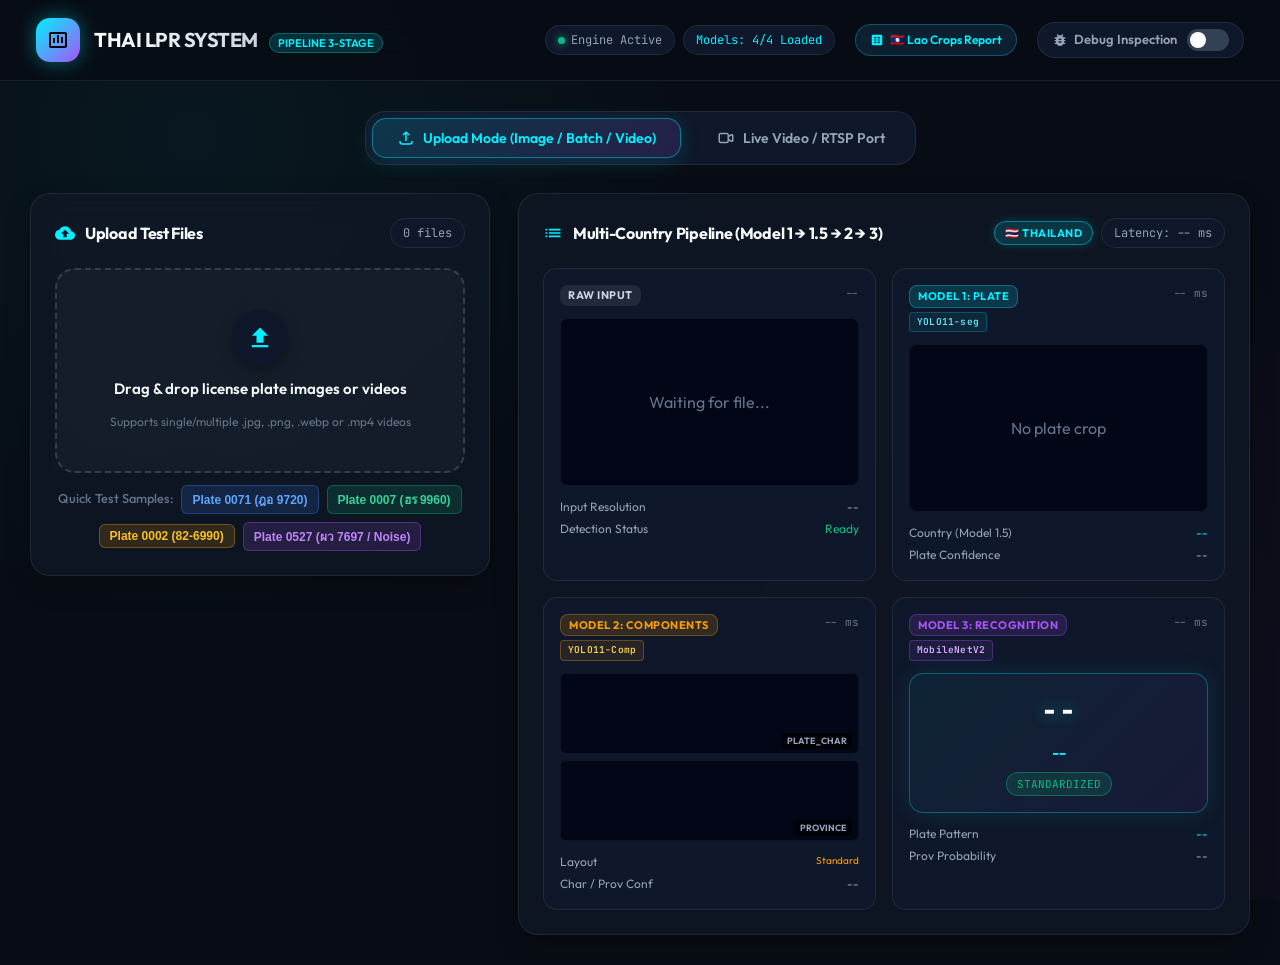
==== static/index.html @ 2622cb46 "feat: add RT-DETR model training pipelines, Lao recognition support, and dashboard UI model metadata" ====
<!DOCTYPE html>
<html lang="en">
<head>
  <meta charset="UTF-8">
  <meta name="viewport" content="width=device-width, initial-scale=1.0">
  <title>Thai License Plate Recognition (Thai LPR) - AI Web Dashboard</title>
  
  <!-- Fonts -->
  <link rel="preconnect" href="https://fonts.googleapis.com">
  <link rel="preconnect" href="https://fonts.gstatic.com" crossorigin>
  <link href="https://fonts.googleapis.com/css2?family=JetBrains+Mono:wght@400;500;600;700&family=Outfit:wght@400;500;600;700;800&family=Sarabun:wght@400;600;700&display=swap" rel="stylesheet">
  
  <!-- Stylesheet -->
  <link rel="stylesheet" href="/static/css/style.css?v=2">
</head>
<body>

  <!-- Top App Header -->
  <header class="app-header">
    <div class="brand">
      <div class="brand-icon">
        <svg viewBox="0 0 24 24">
          <path d="M19 4H5c-1.11 0-2 .9-2 2v12c0 1.1.89 2 2 2h14c1.1 0 2-.9 2-2V6c0-1.1-.9-2-2-2zm0 14H5V6h14v12zM7 10h2v5H7zm4-3h2v8h-2zm4 2h2v6h-2z"/>
        </svg>
      </div>
      <div>
        <span class="brand-title">THAI LPR SYSTEM</span>
        <span class="brand-badge">Pipeline 3-Stage</span>
      </div>
    </div>

    <div class="header-controls">
      <div class="status-pills">
        <div class="pill">
          <span class="dot"></span>
          <span>Engine Active</span>
        </div>
        <div class="pill">
          <span style="color: var(--accent-cyan);">Models: 4/4 Loaded</span>
        </div>
      </div>

      <!-- Lao Crops Validation Button -->
      <a href="/output/lao_character_verification/report.html" target="_blank" class="verification-btn" title="Inspect Lao Character Crops Dataset (34 Classes)">
        <svg width="14" height="14" viewBox="0 0 24 24" fill="currentColor">
          <path d="M19 3H5c-1.1 0-2 .9-2 2v14c0 1.1.9 2 2 2h14c1.1 0 2-.9 2-2V5c0-1.1-.9-2-2-2zm-8 14H7v-2h4v2zm0-4H7v-2h4v2zm0-4H7V7h4v2zm6 8h-4v-2h4v2zm0-4h-4v-2h4v2zm0-4h-4V7h4v2z"/>
        </svg>
        <span>🇱🇦 Lao Crops Report</span>
      </a>

      <!-- Debug Toggle Switch -->
      <div class="debug-toggle-wrapper">
        <span class="debug-label">
          <svg width="16" height="16" fill="currentColor" viewBox="0 0 24 24">
            <path d="M20 8h-2.81c-.45-.78-1.07-1.45-1.82-1.96L17 4.41 15.59 3l-2.17 2.17C12.96 5.06 12.49 5 12 5c-.49 0-.96.06-1.41.17L8.41 3 7 4.41l1.62 1.63C7.88 6.55 7.26 7.22 6.81 8H4v2h2.09c-.05.33-.09.66-.09 1v1H4v2h2v1c0 .34.04.67.09 1H4v2h2.81c1.04 1.79 2.97 3 5.19 3s4.15-1.21 5.19-3H20v-2h-2.09c.05-.33.09-.66.09-1v-1h2v-2h-2v-1c0-.34-.04-.67-.09-1H20V8zm-6 8h-4v-2h4v2zm0-4h-4v-2h4v2z"/>
          </svg>
          Debug Inspection
        </span>
        <label class="switch" title="Toggle debug breakdown images (Off saves resources)">
          <input type="checkbox" id="debugToggle">
          <span class="slider"></span>
        </label>
      </div>
    </div>
  </header>

  <!-- Main Content Layout -->
  <main class="main-container">

    <!-- Mode Selector Switcher -->
    <div class="mode-tabs">
      <button class="tab-btn active" id="tabUpload">
        <svg width="18" height="18" fill="none" stroke="currentColor" stroke-width="2" viewBox="0 0 24 24">
          <path d="M4 16v1a3 3 0 003 3h10a3 3 0 003-3v-1m-4-8l-4-4m0 0L8 8m4-4v12"/>
        </svg>
        Upload Mode (Image / Batch / Video)
      </button>
      <button class="tab-btn" id="tabLive">
        <svg width="18" height="18" fill="none" stroke="currentColor" stroke-width="2" viewBox="0 0 24 24">
          <path d="M15 10l4.553-2.276A1 1 0 0121 8.618v6.764a1 1 0 01-1.447.894L15 14M5 18h8a2 2 0 002-2V8a2 2 0 00-2-2H5a2 2 0 00-2 2v8a2 2 0 002 2z"/>
        </svg>
        Live Video / RTSP Port
      </button>
    </div>

    <!-- Dashboard 2-Column Grid -->
    <div class="dashboard-grid">

      <!-- LEFT COLUMN: Input Control Panel -->
      <section class="glass-card">
        
        <!-- Upload Mode Panel -->
        <div id="uploadPanel">
          <div class="card-header">
            <h2 class="card-title">
              <svg fill="currentColor" viewBox="0 0 24 24">
                <path d="M19.35 10.04C18.67 6.59 15.64 4 12 4 9.11 4 6.6 5.64 5.35 8.04 2.34 8.36 0 10.91 0 14c0 3.31 2.69 6 6 6h13c2.76 0 5-2.24 5-5 0-2.64-2.05-4.78-4.65-4.96zM14 13v4h-4v-4H7l5-5 5 5h-3z"/>
              </svg>
              Upload Test Files
            </h2>
            <span class="pill" id="uploadCountPill">0 files</span>
          </div>

          <!-- Dropzone -->
          <div class="dropzone" id="dropzone">
            <div class="dropzone-icon">
              <svg width="28" height="28" fill="currentColor" viewBox="0 0 24 24">
                <path d="M9 16h6v-6h4l-7-7-7 7h4zm-4 2h14v2H5z"/>
              </svg>
            </div>
            <div class="dropzone-title">Drag & drop license plate images or videos</div>
            <div class="dropzone-subtitle">Supports single/multiple .jpg, .png, .webp or .mp4 videos</div>
            <input type="file" id="fileInput" multiple accept="image/*,video/*" style="display: none;">
          </div>

          <!-- Sample Plates Quick Test Row -->
          <div class="sample-plates-row" style="margin-top: 12px; display: flex; gap: 8px; align-items: center; justify-content: center; flex-wrap: wrap;">
            <span style="font-size: 0.8rem; color: var(--text-muted); font-weight: 500;">Quick Test Samples:</span>
            <button class="btn-sample" id="btnSample0071" type="button" data-sample="/static/samples/0071.jpg" data-name="0071.jpg" style="background: rgba(59, 130, 246, 0.15); border: 1px solid rgba(59, 130, 246, 0.35); color: #60a5fa; border-radius: 6px; padding: 4px 10px; font-size: 0.75rem; font-weight: 600; cursor: pointer; transition: all 0.2s;">
              Plate 0071 (ฎอ 9720)
            </button>
            <button class="btn-sample" id="btnSample0007" type="button" data-sample="/static/samples/0007.jpg" data-name="0007.jpg" style="background: rgba(16, 185, 129, 0.15); border: 1px solid rgba(16, 185, 129, 0.35); color: #34d399; border-radius: 6px; padding: 4px 10px; font-size: 0.75rem; font-weight: 600; cursor: pointer; transition: all 0.2s;">
              Plate 0007 (ฮร 9960)
            </button>
            <button class="btn-sample" id="btnSample0002" type="button" data-sample="/static/samples/0002.jpg" data-name="0002.jpg" style="background: rgba(245, 158, 11, 0.15); border: 1px solid rgba(245, 158, 11, 0.35); color: #fbbf24; border-radius: 6px; padding: 4px 10px; font-size: 0.75rem; font-weight: 600; cursor: pointer; transition: all 0.2s;">
              Plate 0002 (82-6990)
            </button>
            <button class="btn-sample" id="btnSample0527" type="button" data-sample="/static/samples/0527.jpg" data-name="0527.jpg" style="background: rgba(168, 85, 247, 0.15); border: 1px solid rgba(168, 85, 247, 0.35); color: #c084fc; border-radius: 6px; padding: 4px 10px; font-size: 0.75rem; font-weight: 600; cursor: pointer; transition: all 0.2s;">
              Plate 0527 (ผว 7697 / Noise)
            </button>
          </div>

          <!-- Batch Thumbnails Gallery (Visible when multiple images uploaded) -->
          <div class="batch-gallery-wrapper" id="batchGalleryWrapper" style="display: none;">
            <div class="batch-gallery-title">Batch Test Set (Select image to view breakdown)</div>
            <div class="batch-gallery" id="batchGallery"></div>
          </div>
        </div>

        <!-- Live RTSP / Webcam Panel (Hidden by default) -->
        <div id="livePanel" style="display: none;">
          <div class="card-header">
            <h2 class="card-title">
              <svg fill="currentColor" viewBox="0 0 24 24">
                <path d="M17 10.5V7c0-.55-.45-1-1-1H4c-.55 0-1 .45-1 1v10c0 .55.45 1 1 1h12c.55 0 1-.45 1-1v-3.5l4 4v-11l-4 4z"/>
              </svg>
              RTSP Live Stream / Port
            </h2>
            <span class="pill" id="streamStatusPill">Standby</span>
          </div>

          <div class="rtsp-control-box">
            <div class="input-group">
              <input type="text" class="input-field" id="rtspInput" placeholder="rtsp://user:pass@ip:port/stream or 0" value="0">
              <button class="btn-primary" id="btnConnectStream">
                <span>Connect</span>
              </button>
            </div>

            <div class="stream-container">
              <div class="stream-overlay-badge">
                <span class="live-dot"></span>
                <span id="streamBadgeText">LIVE FEED</span>
              </div>
              <img id="streamViewer" class="stream-image" src="" alt="Stream Feed" style="display: none;">
              <div class="empty-state" id="streamPlaceholder">
                <svg width="40" height="40" fill="currentColor" viewBox="0 0 24 24" style="opacity: 0.4;">
                  <path d="M18 10.48V6c0-1.1-.9-2-2-2H4c-1.1 0-2 .9-2 2v12c0 1.1.9 2 2 2h12c1.1 0 2-.9 2-2v-4.48l4 3.98v-11l-4 3.5z"/>
                </svg>
                <span>Enter RTSP stream address or camera index and click Connect</span>
              </div>
            </div>
          </div>
        </div>

      </section>

      <!-- RIGHT COLUMN: 3-Stage Visual Pipeline Breakdown -->
      <section class="glass-card">
        <div class="card-header">
          <h2 class="card-title">
            <svg fill="currentColor" viewBox="0 0 24 24">
              <path d="M3 13h2v-2H3v2zm0 4h2v-2H3v2zm0-8h2V7H3v2zm4 4h14v-2H7v2zm0 4h14v-2H7v2zM7 7v2h14V7H7z"/>
            </svg>
            Multi-Country Pipeline (Model 1 &rarr; 1.5 &rarr; 2 &rarr; 3)
          </h2>
          <div style="display: flex; gap: 8px; align-items: center;">
            <span class="badge-country thai" id="badgeCountry">🇹🇭 THAILAND</span>
            <div class="pill" id="totalLatencyPill">Latency: -- ms</div>
          </div>
        </div>

        <div class="pipeline-section">
          
          <!-- 4-Stage Visual Cards Grid -->
          <div class="pipeline-flow">
            
            <!-- STAGE 0: Raw Vehicle Input -->
            <div class="stage-card">
              <div class="stage-header">
                <span class="stage-badge badge-raw">Raw Input</span>
                <span class="stage-time" id="timeRaw">--</span>
              </div>
              <div class="stage-preview">
                <img id="cropRaw" src="" alt="Raw Input Image" style="display: none;">
                <div class="empty-state" id="cropRawPlaceholder">Waiting for file...</div>
              </div>
              <div class="stage-footer">
                <div class="stage-meta-row">
                  <span>Input Resolution</span>
                  <span id="metaRes">--</span>
                </div>
                <div class="stage-meta-row">
                  <span>Detection Status</span>
                  <span id="metaStatus" style="color: var(--accent-green);">Ready</span>
                </div>
              </div>
            </div>

            <!-- STAGE 1: Model 1 Rectified Car Plate -->
            <div class="stage-card">
              <div class="stage-header">
                <div class="stage-title-wrap">
                  <span class="stage-badge badge-m1">Model 1: Plate</span>
                  <span class="stage-model-tag cyan" id="tagModel1">YOLO11-seg</span>
                </div>
                <span class="stage-time" id="timeM1">-- ms</span>
              </div>
              <div class="stage-preview">
                <img id="cropM1" src="" alt="Model 1 Rectified Plate" style="display: none;">
                <div class="empty-state" id="cropM1Placeholder">No plate crop</div>
              </div>
              <div class="stage-footer">
                <div class="stage-meta-row">
                  <span>Country (Model 1.5)</span>
                  <span id="countryMeta" style="color: var(--accent-cyan);">--</span>
                </div>
                <div class="stage-meta-row">
                  <span>Plate Confidence</span>
                  <span id="confPlate">--</span>
                </div>
              </div>
            </div>

            <!-- STAGE 2: Model 2 Component Crops -->
            <div class="stage-card">
              <div class="stage-header">
                <div class="stage-title-wrap">
                  <span class="stage-badge badge-m2">Model 2: Components</span>
                  <span class="stage-model-tag amber" id="tagModel2">YOLO11-Comp</span>
                </div>
                <span class="stage-time" id="timeM2">-- ms</span>
              </div>
              <div class="stage-dual-preview">
                <div class="dual-item">
                  <img id="cropChar" src="" alt="Character Crop" style="display: none;">
                  <span class="dual-label" id="labelCharBox">plate_char</span>
                </div>
                <div class="dual-item">
                  <img id="cropProv" src="" alt="Province Crop" style="display: none;">
                  <span class="dual-label" id="labelProvBox">province</span>
                </div>
              </div>
              <div class="stage-footer">
                <div class="stage-meta-row">
                  <span>Layout</span>
                  <span id="layoutMeta" style="font-size: 10px; color: var(--accent-amber);">Standard</span>
                </div>
                <div class="stage-meta-row">
                  <span>Char / Prov Conf</span>
                  <span id="confCharProv">--</span>
                </div>
              </div>
            </div>

            <!-- STAGE 3: Model 3 Recognition Result (Text + Province) -->
            <div class="stage-card">
              <div class="stage-header">
                <div class="stage-title-wrap">
                  <span class="stage-badge badge-m3">Model 3: Recognition</span>
                  <span class="stage-model-tag purple" id="tagModel3">MobileNetV2</span>
                </div>
                <span class="stage-time" id="timeM3">-- ms</span>
              </div>
              
              <div class="result-hero-box">
                <div class="result-plate-text" id="resultPlate">--</div>
                <div class="result-province-text" id="resultProvince">--</div>
                <span class="result-format-badge" id="resultBadge">STANDARDIZED</span>
                
                <div class="dlt-truck-pill" id="dltTruckContainer" style="display: none; margin-top: 6px; padding: 4px 10px; border-radius: 6px; font-size: 11px; font-weight: 600; background: rgba(234, 179, 8, 0.15); border: 1px solid rgba(234, 179, 8, 0.4); color: #facc15; gap: 6px; align-items: center; justify-content: center;">
                  <span style="font-size: 10px; opacity: 0.85;">🚚 DLT CODE:</span>
                  <span id="dltTruckCode">--</span>
                  <span style="opacity: 0.6; font-size: 10px;">&bull;</span>
                  <span id="dltTruckProvince">--</span>
                </div>

                <div class="alt-plate-pill" id="altPlateContainer" style="display: none;">
                  <span class="alt-badge">ALTERNATIVE CANDIDATE</span>
                  <span class="alt-val" id="altPlateText">--</span>
                  <span class="alt-reason" id="altPlateReason">--</span>
                </div>
              </div>

              <div class="stage-footer">
                <div class="stage-meta-row">
                  <span>Plate Pattern</span>
                  <span id="patternText" style="color: var(--accent-cyan);">--</span>
                </div>
                <div class="stage-meta-row">
                  <span>Prov Probability</span>
                  <span id="confProvProb">--</span>
                </div>
              </div>
            </div>

          </div>

          <!-- DEBUG INSPECTION DRAWER (Only rendered & expanded if debug is ON) -->
          <div class="debug-drawer" id="debugDrawer">
            <div class="debug-header">
              <div class="debug-title">
                <svg width="20" height="20" fill="currentColor" viewBox="0 0 24 24">
                  <path d="M20 8h-2.81c-.45-.78-1.07-1.45-1.82-1.96L17 4.41 15.59 3l-2.17 2.17C12.96 5.06 12.49 5 12 5c-.49 0-.96.06-1.41.17L8.41 3 7 4.41l1.62 1.63C7.88 6.55 7.26 7.22 6.81 8H4v2h2.09c-.05.33-.09.66-.09 1v1H4v2h2v1c0 .34.04.67.09 1H4v2h2.81c1.04 1.79 2.97 3 5.19 3s4.15-1.21 5.19-3H20v-2h-2.09c.05-.33.09-.66.09-1v-1h2v-2h-2v-1c0-.34-.04-.67-.09-1H20V8zm-6 8h-4v-2h4v2zm0-4h-4v-2h4v2z"/>
                </svg>
                Model Diagnostic Breakdowns (Debug Mode Active)
              </div>
              <span class="pill" style="color: var(--accent-purple); border-color: rgba(168, 85, 247, 0.4);">
                Resource Inspection
              </span>
            </div>

            <div class="debug-grid">
              
              <!-- Debug 1: Model 1 Polygon Contour Overlay -->
              <div class="debug-card">
                <div class="debug-card-title">
                  <span>Model 1: Polygon & Quad Corners</span>
                  <span class="debug-model-tag" id="dbgTagM1">YOLO11-seg</span>
                </div>
                <img id="dbgPoly" class="debug-card-img" src="" alt="Polygon Overlay">
              </div>

              <!-- Debug 2: Model 1 Raw Warp vs Deskewed -->
              <div class="debug-card">
                <div class="debug-card-title">
                  <span>Model 1: Fine Deskew Result</span>
                  <span class="debug-model-tag" id="dbgTagDeskew">Homography Deskew</span>
                </div>
                <img id="dbgDeskew" class="debug-card-img" src="" alt="Fine Deskewed Plate">
              </div>

              <!-- Debug 3: Model 2 Component Bounding Boxes -->
              <div class="debug-card">
                <div class="debug-card-title">
                  <span>Model 2: Component Bounding Boxes</span>
                  <span class="debug-model-tag" id="dbgTagM2">YOLO11-Comp</span>
                </div>
                <img id="dbgComp" class="debug-card-img" src="" alt="Component Boxes Overlay">
              </div>

              <!-- Debug 4: Model 3A OCR Autocontrast Preprocessing -->
              <div class="debug-card">
                <div class="debug-card-title">
                  <span>Model 3A: OCR Grayscale Enhanced</span>
                  <span class="debug-model-tag" id="dbgTagOcr">EasyOCR</span>
                </div>
                <img id="dbgOcr" class="debug-card-img" src="" alt="OCR Grayscale Input">
              </div>

              <!-- Debug 5: Model 3B Province Classification Top-5 Probabilities -->
              <div class="debug-card">
                <div class="debug-card-title">
                  <span>Model 3B: Top Provinces Probabilities</span>
                  <span class="debug-model-tag" id="dbgTagProv">ResNet18 (Thai 77 Prov)</span>
                </div>
                <div class="prob-bars" id="dbgProvBars">
                  <div class="empty-state">No probabilities</div>
                </div>
              </div>

              <!-- Debug 6: Model 3A Character Box Detection & Per-Box Classification -->
              <div class="debug-card" id="cardDbgCharBoxes">
                <div class="debug-card-title">
                  <span id="dbgCharBoxesTitle">Model 3A: Character Box Classifier</span>
                  <span class="debug-model-tag" id="dbgTagCharBox">RT-DETR-L + MobileNetV2</span>
                </div>
                <img id="dbgCharBoxes" class="debug-card-img" src="" alt="Character Boxes Overlay">
              </div>

            </div>
          </div>

        </div>

      </section>

    </div>

  </main>

  <!-- Client-side Application Script -->
  <script src="/static/js/app.js?v=5"></script>
</body>
</html>
---- static/css/style.css ----
/* static/css/style.css - Thai LPR AI Dashboard Stylesheet */

:root {
  --bg-base: #080c14;
  --bg-surface: #0f172a;
  --bg-card: rgba(17, 24, 39, 0.75);
  --bg-card-hover: rgba(30, 41, 59, 0.85);
  --bg-glass: rgba(255, 255, 255, 0.03);
  
  --border-subtle: rgba(255, 255, 255, 0.08);
  --border-glow: rgba(0, 240, 255, 0.35);
  --border-active: #00f0ff;

  --accent-cyan: #00f0ff;
  --accent-cyan-dim: rgba(0, 240, 255, 0.15);
  --accent-green: #10b981;
  --accent-green-dim: rgba(16, 185, 129, 0.15);
  --accent-purple: #a855f7;
  --accent-purple-dim: rgba(168, 85, 247, 0.15);
  --accent-amber: #f59e0b;
  --accent-amber-dim: rgba(245, 158, 11, 0.15);
  --accent-red: #ef4444;

  --text-primary: #f8fafc;
  --text-secondary: #94a3b8;
  --text-muted: #64748b;

  --font-sans: 'Outfit', -apple-system, BlinkMacSystemFont, 'Segoe UI', Roboto, sans-serif;
  --font-mono: 'JetBrains Mono', monospace;

  --radius-sm: 8px;
  --radius-md: 14px;
  --radius-lg: 20px;
  --radius-full: 9999px;

  --shadow-glow: 0 0 25px rgba(0, 240, 255, 0.2);
  --shadow-card: 0 10px 30px -10px rgba(0, 0, 0, 0.5);
  --transition: all 0.25s cubic-bezier(0.4, 0, 0.2, 1);
}

* {
  box-sizing: border-box;
  margin: 0;
  padding: 0;
}

body {
  font-family: var(--font-sans);
  background-color: var(--bg-base);
  color: var(--text-primary);
  min-height: 100vh;
  line-height: 1.5;
  background-image: 
    radial-gradient(circle at 15% 15%, rgba(0, 240, 255, 0.05) 0%, transparent 40%),
    radial-gradient(circle at 85% 85%, rgba(168, 85, 247, 0.05) 0%, transparent 40%);
  background-attachment: fixed;
  overflow-x: hidden;
}

/* App Header */
.app-header {
  display: flex;
  justify-content: space-between;
  align-items: center;
  padding: 18px 36px;
  background: rgba(8, 12, 20, 0.85);
  backdrop-filter: blur(16px);
  border-bottom: 1px solid var(--border-subtle);
  position: sticky;
  top: 0;
  z-index: 100;
}

.brand {
  display: flex;
  align-items: center;
  gap: 14px;
}

.brand-icon {
  width: 44px;
  height: 44px;
  background: linear-gradient(135deg, var(--accent-cyan), var(--accent-purple));
  border-radius: var(--radius-md);
  display: flex;
  align-items: center;
  justify-content: center;
  box-shadow: 0 0 20px rgba(0, 240, 255, 0.4);
}

.brand-icon svg {
  width: 24px;
  height: 24px;
  fill: #000;
}

.brand-title {
  font-size: 20px;
  font-weight: 700;
  letter-spacing: -0.5px;
  background: linear-gradient(90deg, #fff, #cbd5e1);
  -webkit-background-clip: text;
  -webkit-text-fill-color: transparent;
}

.brand-badge {
  font-size: 11px;
  font-weight: 600;
  padding: 2px 8px;
  border-radius: var(--radius-full);
  background: var(--accent-cyan-dim);
  color: var(--accent-cyan);
  border: 1px solid rgba(0, 240, 255, 0.3);
  margin-left: 8px;
  text-transform: uppercase;
}

.header-controls {
  display: flex;
  align-items: center;
  gap: 20px;
}

.status-pills {
  display: flex;
  align-items: center;
  gap: 8px;
}

.pill {
  font-size: 12px;
  font-family: var(--font-mono);
  padding: 5px 12px;
  border-radius: var(--radius-full);
  background: var(--bg-surface);
  border: 1px solid var(--border-subtle);
  color: var(--text-secondary);
  display: flex;
  align-items: center;
  gap: 6px;
}

.pill .dot {
  width: 7px;
  height: 7px;
  border-radius: 50%;
  background: var(--accent-green);
  box-shadow: 0 0 8px var(--accent-green);
}

/* Verification Report Link Button */
.verification-btn {
  display: inline-flex;
  align-items: center;
  gap: 6px;
  background: rgba(56, 189, 248, 0.12);
  border: 1px solid rgba(56, 189, 248, 0.3);
  color: var(--accent-cyan);
  padding: 6px 14px;
  border-radius: var(--radius-full);
  font-size: 12px;
  font-weight: 600;
  text-decoration: none;
  transition: var(--transition);
}

.verification-btn:hover {
  background: rgba(56, 189, 248, 0.25);
  border-color: var(--accent-cyan);
  box-shadow: 0 0 12px rgba(56, 189, 248, 0.35);
  transform: translateY(-1px);
}

/* Debug Mode Switch */
.debug-toggle-wrapper {
  display: flex;
  align-items: center;
  gap: 10px;
  background: var(--bg-surface);
  padding: 6px 14px;
  border-radius: var(--radius-full);
  border: 1px solid var(--border-subtle);
}

.debug-label {
  font-size: 13px;
  font-weight: 600;
  color: var(--text-secondary);
  display: flex;
  align-items: center;
  gap: 6px;
}

.switch {
  position: relative;
  display: inline-block;
  width: 42px;
  height: 22px;
}

.switch input {
  opacity: 0;
  width: 0;
  height: 0;
}

.slider {
  position: absolute;
  cursor: pointer;
  top: 0; left: 0; right: 0; bottom: 0;
  background-color: #334155;
  transition: var(--transition);
  border-radius: var(--radius-full);
}

.slider:before {
  position: absolute;
  content: "";
  height: 16px;
  width: 16px;
  left: 3px;
  bottom: 3px;
  background-color: white;
  transition: var(--transition);
  border-radius: 50%;
}

input:checked + .slider {
  background: linear-gradient(90deg, var(--accent-cyan), var(--accent-purple));
  box-shadow: 0 0 12px rgba(0, 240, 255, 0.4);
}

input:checked + .slider:before {
  transform: translateX(20px);
}

/* Main Container */
.main-container {
  max-width: 1540px;
  margin: 0 auto;
  padding: 30px;
  display: flex;
  flex-direction: column;
  gap: 28px;
}

/* Mode Selector Tabs */
.mode-tabs {
  display: flex;
  justify-content: center;
  gap: 12px;
  background: var(--bg-surface);
  padding: 6px;
  border-radius: var(--radius-lg);
  border: 1px solid var(--border-subtle);
  width: fit-content;
  margin: 0 auto;
}

.tab-btn {
  background: transparent;
  border: none;
  color: var(--text-secondary);
  padding: 10px 24px;
  border-radius: var(--radius-md);
  font-family: var(--font-sans);
  font-size: 14px;
  font-weight: 600;
  cursor: pointer;
  display: flex;
  align-items: center;
  gap: 8px;
  transition: var(--transition);
}

.tab-btn:hover {
  color: var(--text-primary);
  background: rgba(255, 255, 255, 0.04);
}

.tab-btn.active {
  background: linear-gradient(135deg, rgba(0, 240, 255, 0.15), rgba(168, 85, 247, 0.15));
  color: var(--accent-cyan);
  border: 1px solid rgba(0, 240, 255, 0.4);
  box-shadow: 0 4px 20px rgba(0, 240, 255, 0.15);
}

/* Layout Grid */
.dashboard-grid {
  display: grid;
  grid-template-columns: 460px 1fr;
  gap: 28px;
  align-items: start;
}

@media (max-width: 1180px) {
  .dashboard-grid {
    grid-template-columns: 1fr;
  }
}

/* Glass Cards */
.glass-card {
  background: var(--bg-card);
  border: 1px solid var(--border-subtle);
  border-radius: var(--radius-lg);
  backdrop-filter: blur(16px);
  padding: 24px;
  box-shadow: var(--shadow-card);
  transition: var(--transition);
}

.glass-card:hover {
  border-color: rgba(255, 255, 255, 0.12);
}

.card-header {
  display: flex;
  justify-content: space-between;
  align-items: center;
  margin-bottom: 20px;
}

.card-title {
  font-size: 16px;
  font-weight: 700;
  letter-spacing: -0.3px;
  display: flex;
  align-items: center;
  gap: 10px;
  color: var(--text-primary);
}

.card-title svg {
  width: 20px;
  height: 20px;
  color: var(--accent-cyan);
}

/* RTSP Stream Controls */
.rtsp-control-box {
  display: flex;
  flex-direction: column;
  gap: 14px;
}

.input-group {
  display: flex;
  gap: 10px;
}

.input-field {
  flex: 1;
  background: var(--bg-surface);
  border: 1px solid var(--border-subtle);
  border-radius: var(--radius-md);
  padding: 12px 16px;
  color: var(--text-primary);
  font-family: var(--font-mono);
  font-size: 13px;
  outline: none;
  transition: var(--transition);
}

.input-field:focus {
  border-color: var(--accent-cyan);
  box-shadow: 0 0 15px rgba(0, 240, 255, 0.2);
}

.btn-primary {
  background: linear-gradient(135deg, var(--accent-cyan), #0284c7);
  color: #000;
  border: none;
  border-radius: var(--radius-md);
  padding: 12px 22px;
  font-weight: 700;
  font-size: 14px;
  cursor: pointer;
  display: flex;
  align-items: center;
  gap: 8px;
  transition: var(--transition);
  box-shadow: 0 4px 15px rgba(0, 240, 255, 0.25);
}

.btn-primary:hover {
  transform: translateY(-2px);
  box-shadow: 0 6px 22px rgba(0, 240, 255, 0.4);
}

.btn-danger {
  background: linear-gradient(135deg, #ef4444, #dc2626);
  color: white;
}

.btn-danger:hover {
  box-shadow: 0 6px 22px rgba(239, 68, 68, 0.4);
}

/* Dropzone */
.dropzone {
  border: 2px dashed rgba(255, 255, 255, 0.15);
  border-radius: var(--radius-lg);
  padding: 40px 20px;
  text-align: center;
  cursor: pointer;
  background: var(--bg-glass);
  transition: var(--transition);
  display: flex;
  flex-direction: column;
  align-items: center;
  justify-content: center;
  gap: 12px;
}

.dropzone:hover, .dropzone.dragover {
  border-color: var(--accent-cyan);
  background: rgba(0, 240, 255, 0.03);
  box-shadow: 0 0 25px rgba(0, 240, 255, 0.15);
}

.dropzone-icon {
  width: 56px;
  height: 56px;
  border-radius: 50%;
  background: var(--bg-surface);
  display: flex;
  align-items: center;
  justify-content: center;
  color: var(--accent-cyan);
  box-shadow: 0 4px 15px rgba(0, 0, 0, 0.3);
}

.dropzone-title {
  font-size: 15px;
  font-weight: 600;
  color: var(--text-primary);
}

.dropzone-subtitle {
  font-size: 12px;
  color: var(--text-muted);
}

/* Video / Stream Viewer */
.stream-container {
  position: relative;
  width: 100%;
  aspect-ratio: 16 / 9;
  background: #020617;
  border-radius: var(--radius-md);
  overflow: hidden;
  border: 1px solid var(--border-subtle);
  display: flex;
  align-items: center;
  justify-content: center;
}

.stream-video, .stream-image {
  width: 100%;
  height: 100%;
  object-fit: contain;
}

.stream-overlay-badge {
  position: absolute;
  top: 14px;
  left: 14px;
  background: rgba(15, 23, 42, 0.85);
  backdrop-filter: blur(8px);
  padding: 6px 12px;
  border-radius: var(--radius-full);
  font-size: 12px;
  font-family: var(--font-mono);
  font-weight: 600;
  display: flex;
  align-items: center;
  gap: 6px;
  border: 1px solid var(--border-subtle);
  z-index: 10;
}

.stream-overlay-badge .live-dot {
  width: 8px;
  height: 8px;
  border-radius: 50%;
  background: var(--accent-red);
  animation: pulse 1.5s infinite;
}

@keyframes pulse {
  0% { transform: scale(0.95); box-shadow: 0 0 0 0 rgba(239, 68, 68, 0.7); }
  70% { transform: scale(1.1); box-shadow: 0 0 0 8px rgba(239, 68, 68, 0); }
  100% { transform: scale(0.95); box-shadow: 0 0 0 0 rgba(239, 68, 68, 0); }
}

/* Batch Gallery Carousel */
.batch-gallery-wrapper {
  margin-top: 16px;
  display: flex;
  flex-direction: column;
  gap: 8px;
}

.batch-gallery-title {
  font-size: 12px;
  font-weight: 600;
  color: var(--text-secondary);
  text-transform: uppercase;
  letter-spacing: 0.5px;
}

.batch-gallery {
  display: flex;
  gap: 10px;
  overflow-x: auto;
  padding-bottom: 8px;
}

.batch-gallery::-webkit-scrollbar {
  height: 6px;
}

.batch-gallery::-webkit-scrollbar-thumb {
  background: rgba(255, 255, 255, 0.1);
  border-radius: var(--radius-full);
}

.batch-thumb {
  width: 72px;
  height: 54px;
  border-radius: var(--radius-sm);
  border: 2px solid transparent;
  cursor: pointer;
  object-fit: cover;
  transition: var(--transition);
  opacity: 0.6;
  flex-shrink: 0;
}

.batch-thumb:hover {
  opacity: 0.9;
}

.batch-thumb.active {
  opacity: 1;
  border-color: var(--accent-cyan);
  box-shadow: 0 0 10px rgba(0, 240, 255, 0.4);
}

/* 3-Stage Pipeline Breakdown Section */
.pipeline-section {
  display: flex;
  flex-direction: column;
  gap: 20px;
}

.pipeline-flow {
  display: grid;
  grid-template-columns: repeat(4, 1fr);
  gap: 16px;
  position: relative;
}

@media (max-width: 1400px) {
  .pipeline-flow {
    grid-template-columns: repeat(2, 1fr);
  }
}

@media (max-width: 768px) {
  .pipeline-flow {
    grid-template-columns: 1fr;
  }
}

.stage-card {
  background: var(--bg-surface);
  border: 1px solid var(--border-subtle);
  border-radius: var(--radius-md);
  padding: 16px;
  display: flex;
  flex-direction: column;
  gap: 12px;
  position: relative;
  overflow: hidden;
  transition: var(--transition);
}

.stage-card:hover {
  border-color: rgba(0, 240, 255, 0.3);
  transform: translateY(-2px);
}

.stage-header {
  display: flex;
  justify-content: space-between;
  align-items: flex-start;
}

.stage-badge {
  font-size: 11px;
  font-weight: 700;
  text-transform: uppercase;
  padding: 2px 8px;
  border-radius: var(--radius-sm);
  letter-spacing: 0.5px;
  white-space: nowrap;
  width: fit-content;
}

.badge-m1 { background: var(--accent-cyan-dim); color: var(--accent-cyan); border: 1px solid rgba(0, 240, 255, 0.3); }
.badge-m2 { background: var(--accent-amber-dim); color: var(--accent-amber); border: 1px solid rgba(245, 158, 11, 0.3); }
.badge-m3 { background: var(--accent-purple-dim); color: var(--accent-purple); border: 1px solid rgba(168, 85, 247, 0.3); }
.badge-raw { background: rgba(255, 255, 255, 0.08); color: #cbd5e1; }

.stage-title-wrap {
  display: flex;
  flex-direction: column;
  align-items: flex-start;
  gap: 4px;
}

.stage-model-tag {
  display: inline-flex;
  align-items: center;
  gap: 4px;
  font-size: 9.5px;
  font-weight: 600;
  font-family: var(--font-mono);
  padding: 2px 7px;
  border-radius: 4px;
  background: rgba(255, 255, 255, 0.05);
  border: 1px solid rgba(255, 255, 255, 0.1);
  color: #94a3b8;
  letter-spacing: 0.2px;
  width: fit-content;
  transition: all var(--transition-fast);
}

.stage-model-tag.cyan { color: #67e8f9; border-color: rgba(6, 182, 212, 0.3); background: rgba(6, 182, 212, 0.1); }
.stage-model-tag.amber { color: #fcd34d; border-color: rgba(245, 158, 11, 0.3); background: rgba(245, 158, 11, 0.1); }
.stage-model-tag.purple { color: #d8b4fe; border-color: rgba(168, 85, 247, 0.3); background: rgba(168, 85, 247, 0.1); }

.debug-model-tag {
  font-size: 10px;
  font-family: var(--font-mono);
  color: #94a3b8;
  background: rgba(255, 255, 255, 0.04);
  padding: 2px 6px;
  border-radius: 4px;
  border: 1px solid rgba(255, 255, 255, 0.08);
}

.stage-time {
  font-size: 11px;
  font-family: var(--font-mono);
  color: var(--text-muted);
}

.stage-preview {
  width: 100%;
  aspect-ratio: 16 / 9;
  background: #020617;
  border-radius: var(--radius-sm);
  overflow: hidden;
  display: flex;
  align-items: center;
  justify-content: center;
  border: 1px solid rgba(255, 255, 255, 0.05);
}

.stage-preview img {
  width: 100%;
  height: 100%;
  object-fit: contain;
}

.stage-dual-preview {
  display: grid;
  grid-template-rows: 1fr 1fr;
  gap: 6px;
  width: 100%;
  aspect-ratio: 16 / 9;
}

.dual-item {
  position: relative;
  background: #020617;
  border-radius: 6px;
  overflow: hidden;
  display: flex;
  align-items: center;
  justify-content: center;
  border: 1px solid rgba(255, 255, 255, 0.05);
}

.dual-item img {
  width: 100%;
  height: 100%;
  object-fit: contain;
}

.dual-label {
  position: absolute;
  bottom: 4px;
  right: 6px;
  font-size: 9px;
  font-weight: 700;
  text-transform: uppercase;
  padding: 1px 5px;
  border-radius: 4px;
  background: rgba(0, 0, 0, 0.7);
  color: #94a3b8;
}

.stage-footer {
  font-size: 12px;
  color: var(--text-secondary);
  display: flex;
  flex-direction: column;
  gap: 4px;
}

.stage-meta-row {
  display: flex;
  justify-content: space-between;
}

/* Result Hero Display (Stage 4) */
.result-hero-box {
  background: linear-gradient(135deg, rgba(0, 240, 255, 0.06), rgba(168, 85, 247, 0.06));
  border: 1px solid rgba(0, 240, 255, 0.3);
  border-radius: var(--radius-md);
  padding: 16px;
  display: flex;
  flex-direction: column;
  justify-content: center;
  align-items: center;
  text-align: center;
  gap: 8px;
  box-shadow: 0 0 25px rgba(0, 240, 255, 0.1);
}

.result-plate-text {
  font-size: 28px;
  font-weight: 800;
  letter-spacing: 1px;
  color: #ffffff;
  text-shadow: 0 0 15px rgba(0, 240, 255, 0.6);
  font-family: var(--font-mono);
}

.result-province-text {
  font-size: 16px;
  font-weight: 600;
  color: var(--accent-cyan);
}

.result-format-badge {
  font-size: 11px;
  font-family: var(--font-mono);
  padding: 3px 10px;
  border-radius: var(--radius-full);
  background: var(--accent-green-dim);
  color: var(--accent-green);
  border: 1px solid rgba(16, 185, 129, 0.4);
}

.alt-plate-pill {
  margin-top: 6px;
  padding: 6px 12px;
  background: rgba(245, 158, 11, 0.1);
  border: 1px dashed rgba(245, 158, 11, 0.4);
  border-radius: var(--radius-md);
  display: flex;
  flex-direction: column;
  align-items: center;
  gap: 3px;
  max-width: 95%;
  animation: fadeIn 0.3s ease;
}

.alt-badge {
  font-size: 9px;
  font-weight: 700;
  letter-spacing: 0.5px;
  color: #f59e0b;
  text-transform: uppercase;
  font-family: var(--font-mono);
}

.alt-val {
  font-size: 16px;
  font-weight: 700;
  color: #fef3c7;
  font-family: var(--font-mono);
  letter-spacing: 0.5px;
}

.alt-reason {
  font-size: 10px;
  color: #fbbf24;
  line-height: 1.2;
}

/* Debug Details Drawer */
.debug-drawer {
  background: rgba(15, 23, 42, 0.95);
  border: 1px solid rgba(168, 85, 247, 0.3);
  border-radius: var(--radius-lg);
  padding: 24px;
  display: none;
  flex-direction: column;
  gap: 20px;
  box-shadow: 0 0 35px rgba(168, 85, 247, 0.15);
  animation: fadeIn 0.3s ease-out;
}

.debug-drawer.active {
  display: flex;
}

@keyframes fadeIn {
  from { opacity: 0; transform: translateY(10px); }
  to { opacity: 1; transform: translateY(0); }
}

.debug-header {
  display: flex;
  justify-content: space-between;
  align-items: center;
  border-bottom: 1px solid var(--border-subtle);
  padding-bottom: 12px;
}

.debug-title {
  font-size: 16px;
  font-weight: 700;
  color: var(--accent-purple);
  display: flex;
  align-items: center;
  gap: 8px;
}

.debug-grid {
  display: grid;
  grid-template-columns: repeat(auto-fit, minmax(280px, 1fr));
  gap: 18px;
}

.debug-card {
  background: #080c14;
  border: 1px solid var(--border-subtle);
  border-radius: var(--radius-md);
  padding: 14px;
  display: flex;
  flex-direction: column;
  gap: 10px;
}

.debug-card-title {
  font-size: 13px;
  font-weight: 600;
  color: var(--text-secondary);
  display: flex;
  justify-content: space-between;
}

.debug-card-img {
  width: 100%;
  aspect-ratio: 16 / 9;
  background: #020617;
  border-radius: var(--radius-sm);
  object-fit: contain;
  border: 1px solid rgba(255, 255, 255, 0.05);
}

.prob-bars {
  display: flex;
  flex-direction: column;
  gap: 6px;
}

.prob-item {
  display: flex;
  flex-direction: column;
  gap: 2px;
}

.prob-text {
  display: flex;
  justify-content: space-between;
  font-size: 11px;
  font-family: var(--font-mono);
  color: var(--text-secondary);
}

.prob-track {
  height: 6px;
  background: #1e293b;
  border-radius: var(--radius-full);
  overflow: hidden;
}

.prob-fill {
  height: 100%;
  background: linear-gradient(90deg, var(--accent-cyan), var(--accent-purple));
  border-radius: var(--radius-full);
}

/* Loading Overlay */
.loading-spinner {
  display: inline-block;
  width: 20px;
  height: 20px;
  border: 2px solid rgba(0, 240, 255, 0.2);
  border-top-color: var(--accent-cyan);
  border-radius: 50%;
  animation: spin 0.8s linear infinite;
}

@keyframes spin {
  to { transform: rotate(360deg); }
}

.empty-state {
  display: flex;
  flex-direction: column;
  align-items: center;
  justify-content: center;
  padding: 40px;
  color: var(--text-muted);
  text-align: center;
  gap: 10px;
}

/* Multi-Country Badges */
.badge-country {
  font-size: 11px;
  font-weight: 700;
  padding: 3px 10px;
  border-radius: var(--radius-full);
  display: inline-flex;
  align-items: center;
  gap: 5px;
  letter-spacing: 0.5px;
  text-transform: uppercase;
}

.badge-country.thai {
  background: rgba(0, 240, 255, 0.15);
  color: var(--accent-cyan);
  border: 1px solid rgba(0, 240, 255, 0.4);
  box-shadow: 0 0 10px rgba(0, 240, 255, 0.2);
}

.badge-country.laos {
  background: rgba(239, 68, 68, 0.15);
  color: #f87171;
  border: 1px solid rgba(239, 68, 68, 0.4);
  box-shadow: 0 0 10px rgba(239, 68, 68, 0.2);
}
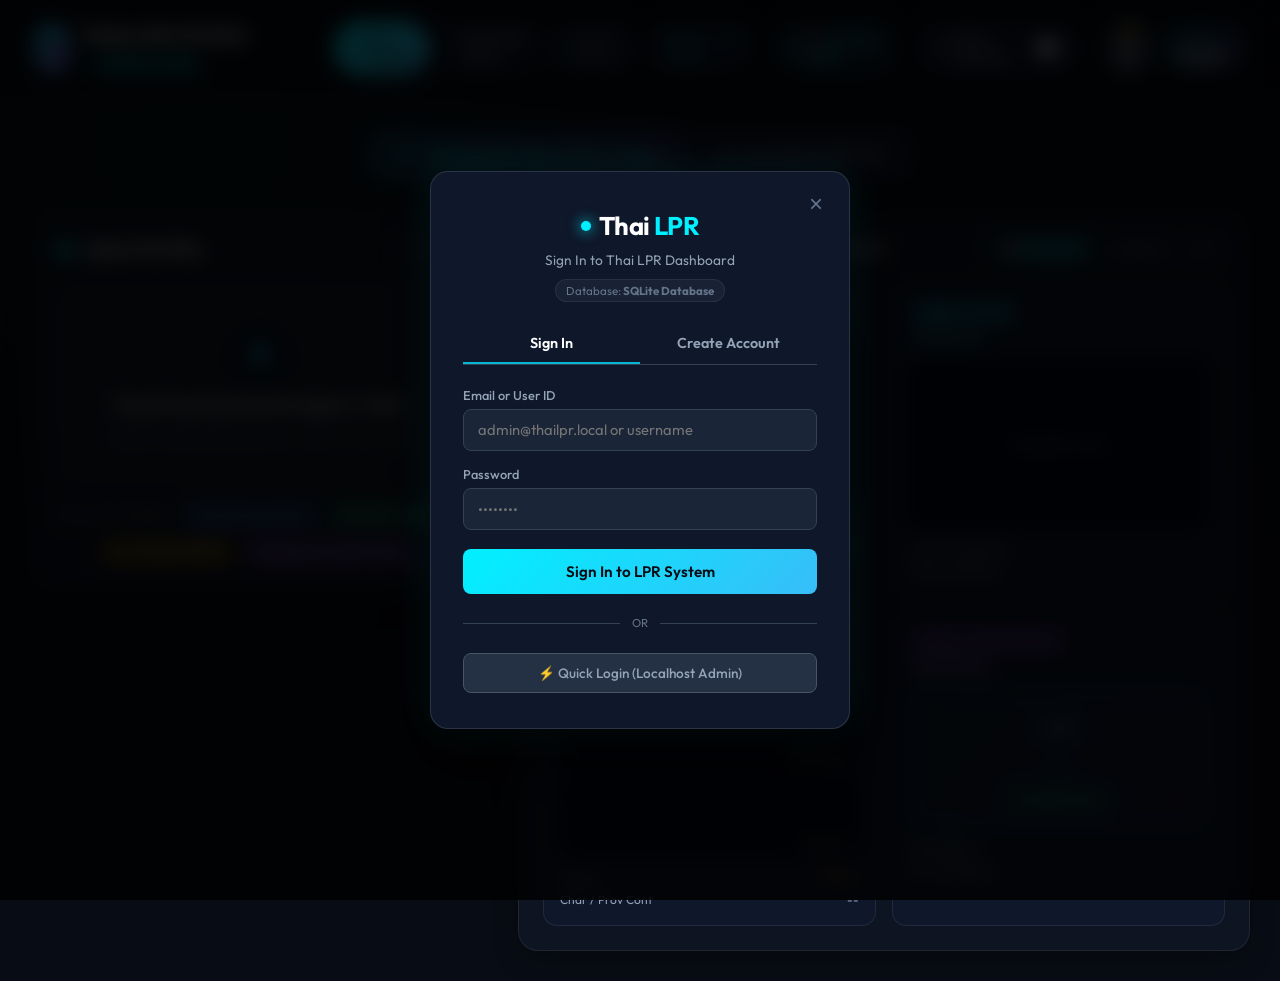
==== commit ab3986fa: "feat: implement user authentication, history management, RTSP streaming, and advanced Thai plate OCR" ====
--- a/static/index.html
+++ b/static/index.html
@@ -27,6 +27,22 @@
         <span class="brand-title">THAI LPR SYSTEM</span>
         <span class="brand-badge">Pipeline 3-Stage</span>
       </div>
+
+      <!-- Navigation Page Switcher -->
+      <nav class="nav-page-switcher" style="margin-left: 20px;">
+        <a href="/" class="nav-page-btn active">
+          <svg width="14" height="14" viewBox="0 0 24 24" fill="currentColor">
+            <path d="M12 2C6.48 2 2 6.48 2 12s4.48 10 10 10 10-4.48 10-10S17.52 2 12 2zm1 15h-2v-2h2v2zm0-4h-2V7h2v6z"/>
+          </svg>
+          Live Monitor
+        </a>
+        <a href="/history" class="nav-page-btn">
+          <svg width="14" height="14" viewBox="0 0 24 24" fill="currentColor">
+            <path d="M13 3c-4.97 0-9 4.03-9 9H1l3.89 3.89.07.14L9 12H6c0-3.87 3.13-7 7-7s7 3.13 7 7-3.13 7-7 7c-1.93 0-3.68-.79-4.94-2.06l-1.42 1.42C8.27 19.99 10.51 21 13 21c4.97 0 9-4.03 9-9s-4.03-9-9-9zm-1 5v5l4.28 2.54.72-1.21-3.5-2.08V8H12z"/>
+          </svg>
+          Recognition History
+        </a>
+      </nav>
     </div>
 
     <div class="header-controls">
@@ -61,6 +77,9 @@
           <span class="slider"></span>
         </label>
       </div>
+
+      <!-- User Authentication Profile & Session Widget -->
+      <div id="auth-user-container" class="auth-user-container"></div>
     </div>
   </header>
 
@@ -386,6 +405,7 @@
                   <span class="debug-model-tag" id="dbgTagCharBox">RT-DETR-L + MobileNetV2</span>
                 </div>
                 <img id="dbgCharBoxes" class="debug-card-img" src="" alt="Character Boxes Overlay">
+                <div id="dbgCharBoxesNote" class="debug-status-note"></div>
               </div>
 
             </div>
@@ -399,7 +419,9 @@
 
   </main>
 
-  <!-- Client-side Application Script -->
+  <!-- Client-side Application Scripts -->
+  <script src="/static/js/auth.js?v=1"></script>
   <script src="/static/js/app.js?v=5"></script>
 </body>
 </html>
+
--- a/static/css/style.css
+++ b/static/css/style.css
@@ -962,3 +962,969 @@
   box-shadow: 0 0 10px rgba(239, 68, 68, 0.2);
 }
 
+.debug-status-note {
+  margin-top: 8px;
+  padding: 6px 10px;
+  font-size: 0.74rem;
+  line-height: 1.35;
+  border-radius: 6px;
+  font-weight: 500;
+  display: none;
+}
+
+.debug-status-note.status-complete {
+  background: rgba(16, 185, 129, 0.12);
+  border: 1px solid rgba(16, 185, 129, 0.35);
+  color: #34d399;
+}
+
+.debug-status-note.status-partial {
+  background: rgba(245, 158, 11, 0.14);
+  border: 1px solid rgba(245, 158, 11, 0.4);
+  color: #fbbf24;
+}
+
+.debug-status-note.status-empty {
+  background: rgba(148, 163, 184, 0.1);
+  border: 1px solid rgba(148, 163, 184, 0.25);
+  color: #94a3b8;
+}
+
+/* ============================================================ */
+/* Top Bar Navigation Page Switcher (Live Monitor <-> History)  */
+/* ============================================================ */
+.nav-page-switcher {
+  display: inline-flex;
+  align-items: center;
+  background: rgba(15, 23, 42, 0.7);
+  border: 1px solid var(--border-subtle);
+  border-radius: var(--radius-full);
+  padding: 3px;
+  gap: 3px;
+  backdrop-filter: blur(8px);
+}
+
+.nav-page-btn {
+  display: inline-flex;
+  align-items: center;
+  gap: 6px;
+  padding: 6px 14px;
+  border-radius: var(--radius-full);
+  font-size: 0.82rem;
+  font-weight: 600;
+  text-decoration: none;
+  color: var(--text-secondary);
+  transition: var(--transition);
+}
+
+.nav-page-btn:hover {
+  color: var(--text-primary);
+  background: rgba(255, 255, 255, 0.05);
+}
+
+.nav-page-btn.active {
+  color: #000;
+  background: linear-gradient(135deg, var(--accent-cyan), #38bdf8);
+  box-shadow: 0 0 12px rgba(0, 240, 255, 0.4);
+}
+
+/* ============================================================ */
+/* Recognition History Dashboard Styles                         */
+/* ============================================================ */
+.history-layout {
+  max-width: 1600px;
+  margin: 0 auto;
+  padding: 24px 32px 48px;
+  display: flex;
+  flex-direction: column;
+  gap: 20px;
+}
+
+.history-stats-grid {
+  display: grid;
+  grid-template-columns: repeat(5, 1fr);
+  gap: 16px;
+}
+
+@media (max-width: 1200px) {
+  .history-stats-grid {
+    grid-template-columns: repeat(3, 1fr);
+  }
+}
+
+@media (max-width: 768px) {
+  .history-stats-grid {
+    grid-template-columns: 1fr;
+  }
+}
+
+.hist-metric-card {
+  background: var(--bg-card);
+  border: 1px solid var(--border-subtle);
+  border-radius: var(--radius-md);
+  padding: 16px 20px;
+  display: flex;
+  flex-direction: column;
+  gap: 6px;
+  backdrop-filter: blur(12px);
+  transition: var(--transition);
+}
+
+.hist-metric-card:hover {
+  border-color: rgba(0, 240, 255, 0.3);
+  transform: translateY(-2px);
+}
+
+.hist-metric-label {
+  font-size: 0.78rem;
+  text-transform: uppercase;
+  letter-spacing: 0.5px;
+  color: var(--text-muted);
+  font-weight: 600;
+}
+
+.hist-metric-val {
+  font-size: 1.75rem;
+  font-weight: 700;
+  font-family: var(--font-sans);
+  color: var(--text-primary);
+  letter-spacing: -0.5px;
+}
+
+.hist-toolbar {
+  background: var(--bg-card);
+  border: 1px solid var(--border-subtle);
+  border-radius: var(--radius-md);
+  padding: 14px 18px;
+  display: flex;
+  flex-wrap: wrap;
+  align-items: center;
+  justify-content: space-between;
+  gap: 12px;
+  backdrop-filter: blur(12px);
+}
+
+.hist-filters-left {
+  display: flex;
+  flex-wrap: wrap;
+  align-items: center;
+  gap: 10px;
+}
+
+.hist-select, .hist-input {
+  background: rgba(15, 23, 42, 0.85);
+  color: var(--text-primary);
+  border: 1px solid var(--border-subtle);
+  border-radius: var(--radius-sm);
+  padding: 8px 12px;
+  font-size: 0.84rem;
+  font-family: var(--font-sans);
+  outline: none;
+  transition: var(--transition);
+}
+
+.hist-select:focus, .hist-input:focus {
+  border-color: var(--accent-cyan);
+  box-shadow: 0 0 10px rgba(0, 240, 255, 0.2);
+}
+
+.hist-actions-right {
+  display: flex;
+  align-items: center;
+  gap: 10px;
+}
+
+.btn-hist {
+  display: inline-flex;
+  align-items: center;
+  gap: 6px;
+  padding: 8px 16px;
+  border-radius: var(--radius-sm);
+  font-size: 0.82rem;
+  font-weight: 600;
+  cursor: pointer;
+  border: 1px solid transparent;
+  transition: var(--transition);
+}
+
+.btn-hist-primary {
+  background: linear-gradient(135deg, var(--accent-cyan), #0284c7);
+  color: #000;
+  font-weight: 700;
+}
+
+.btn-hist-primary:hover {
+  box-shadow: 0 0 14px rgba(0, 240, 255, 0.4);
+}
+
+.btn-hist-secondary {
+  background: rgba(168, 85, 247, 0.12);
+  color: #c084fc;
+  border-color: rgba(168, 85, 247, 0.35);
+}
+
+.btn-hist-secondary:hover {
+  background: rgba(168, 85, 247, 0.22);
+}
+
+.btn-hist-live {
+  background: rgba(16, 185, 129, 0.1);
+  color: #34d399;
+  border-color: rgba(16, 185, 129, 0.3);
+}
+
+.btn-hist-live.active {
+  background: rgba(16, 185, 129, 0.2);
+  border-color: #10b981;
+}
+
+/* History Table */
+.hist-table-card {
+  background: var(--bg-card);
+  border: 1px solid var(--border-subtle);
+  border-radius: var(--radius-md);
+  overflow: hidden;
+  backdrop-filter: blur(12px);
+}
+
+.hist-table-scroll {
+  overflow-x: auto;
+  width: 100%;
+}
+
+.hist-table {
+  width: 100%;
+  border-collapse: collapse;
+  text-align: left;
+  font-size: 0.88rem;
+}
+
+.hist-table th {
+  background: rgba(15, 23, 42, 0.95);
+  color: var(--text-muted);
+  font-size: 0.76rem;
+  text-transform: uppercase;
+  letter-spacing: 0.6px;
+  padding: 14px 18px;
+  border-bottom: 1px solid var(--border-subtle);
+  user-select: none;
+}
+
+.hist-table th.sortable {
+  cursor: pointer;
+}
+
+.hist-table th.sortable:hover {
+  color: var(--accent-cyan);
+}
+
+.hist-table td {
+  padding: 12px 18px;
+  border-bottom: 1px solid rgba(255, 255, 255, 0.04);
+  vertical-align: middle;
+}
+
+.hist-table tr:hover td {
+  background: rgba(255, 255, 255, 0.025);
+}
+
+.hist-thumb {
+  width: 90px;
+  height: 34px;
+  object-fit: cover;
+  border-radius: 4px;
+  border: 1px solid rgba(255, 255, 255, 0.1);
+  background: #000;
+  display: block;
+}
+
+.hist-plate-badge {
+  display: inline-block;
+  font-family: var(--font-mono);
+  font-weight: 700;
+  font-size: 0.95rem;
+  letter-spacing: 0.5px;
+  padding: 3px 8px;
+  border-radius: 4px;
+  background: rgba(255, 255, 255, 0.06);
+  border: 1px solid rgba(255, 255, 255, 0.15);
+  color: #fff;
+}
+
+.badge-valid {
+  display: inline-block;
+  padding: 2px 7px;
+  border-radius: var(--radius-full);
+  font-size: 0.72rem;
+  font-weight: 700;
+  background: rgba(16, 185, 129, 0.15);
+  color: #34d399;
+  border: 1px solid rgba(16, 185, 129, 0.4);
+}
+
+.badge-invalid {
+  display: inline-block;
+  padding: 2px 7px;
+  border-radius: var(--radius-full);
+  font-size: 0.72rem;
+  font-weight: 700;
+  background: rgba(239, 68, 68, 0.15);
+  color: #f87171;
+  border: 1px solid rgba(239, 68, 68, 0.4);
+}
+
+/* Pagination Bar */
+.hist-pagination {
+  display: flex;
+  justify-content: space-between;
+  align-items: center;
+  padding: 12px 18px;
+  background: rgba(15, 23, 42, 0.6);
+  border-top: 1px solid var(--border-subtle);
+  font-size: 0.82rem;
+  color: var(--text-secondary);
+}
+
+.hist-page-controls {
+  display: flex;
+  align-items: center;
+  gap: 8px;
+}
+
+/* Inspection Modal */
+.hist-modal-backdrop {
+  position: fixed;
+  inset: 0;
+  background: rgba(0, 0, 0, 0.8);
+  backdrop-filter: blur(10px);
+  z-index: 999;
+  display: none;
+  align-items: center;
+  justify-content: center;
+  padding: 20px;
+}
+
+.hist-modal-content {
+  background: var(--bg-surface);
+  border: 1px solid var(--border-glow);
+  border-radius: var(--radius-lg);
+  max-width: 760px;
+  width: 100%;
+  padding: 28px;
+  box-shadow: var(--shadow-card);
+  display: flex;
+  flex-direction: column;
+  gap: 20px;
+}
+
+/* History Thumbnails with Interactive Zoom Effect */
+.hist-thumb {
+  max-width: 96px;
+  max-height: 38px;
+  border-radius: 4px;
+  border: 1px solid rgba(255, 255, 255, 0.15);
+  background: #000;
+  object-fit: contain;
+  cursor: zoom-in;
+  transition: transform 0.2s cubic-bezier(0.4, 0, 0.2, 1), box-shadow 0.2s ease, border-color 0.2s ease;
+}
+
+.hist-thumb:hover {
+  transform: scale(1.18);
+  box-shadow: 0 0 14px rgba(0, 240, 255, 0.6);
+  border-color: var(--accent-cyan);
+  z-index: 10;
+  position: relative;
+}
+
+/* Modal Image Box with Zoom Hint */
+.modal-img-preview-box {
+  position: relative;
+  background: #000;
+  border-radius: var(--radius-md);
+  overflow: hidden;
+  display: flex;
+  align-items: center;
+  justify-content: center;
+  min-height: 140px;
+  max-height: 280px;
+  border: 1px solid var(--border-subtle);
+  cursor: zoom-in;
+}
+
+.modal-img-preview-box:hover .zoom-overlay-hint {
+  opacity: 1;
+}
+
+.zoom-overlay-hint {
+  position: absolute;
+  bottom: 8px;
+  right: 8px;
+  background: rgba(0, 0, 0, 0.75);
+  backdrop-filter: blur(4px);
+  color: var(--accent-cyan);
+  font-size: 0.74rem;
+  font-weight: 600;
+  padding: 4px 8px;
+  border-radius: var(--radius-sm);
+  border: 1px solid rgba(0, 240, 255, 0.3);
+  display: flex;
+  align-items: center;
+  gap: 4px;
+  pointer-events: none;
+  transition: opacity 0.2s ease;
+  opacity: 0.7;
+}
+
+/* Modal Image Switcher Tabs */
+.modal-img-tabs {
+  display: flex;
+  gap: 8px;
+  margin-bottom: 6px;
+}
+
+.modal-tab-btn {
+  background: rgba(255, 255, 255, 0.06);
+  border: 1px solid var(--border-subtle);
+  color: var(--text-secondary);
+  border-radius: var(--radius-sm);
+  padding: 4px 12px;
+  font-size: 0.78rem;
+  font-weight: 600;
+  cursor: pointer;
+  transition: all 0.2s ease;
+}
+
+.modal-tab-btn:hover {
+  background: rgba(255, 255, 255, 0.12);
+  color: #fff;
+}
+
+.modal-tab-btn.active {
+  background: rgba(0, 240, 255, 0.15);
+  border-color: var(--accent-cyan);
+  color: var(--accent-cyan);
+}
+
+/* Lightbox Fullscreen Zoom Modal */
+.lightbox-backdrop {
+  position: fixed;
+  inset: 0;
+  background: rgba(2, 6, 23, 0.94);
+  backdrop-filter: blur(16px);
+  z-index: 10000;
+  display: none;
+  flex-direction: column;
+  align-items: center;
+  justify-content: space-between;
+  padding: 20px;
+  user-select: none;
+  animation: fadeInLightbox 0.18s ease;
+}
+
+@keyframes fadeInLightbox {
+  from { opacity: 0; transform: scale(0.98); }
+  to { opacity: 1; transform: scale(1); }
+}
+
+.lightbox-header {
+  width: 100%;
+  max-width: 1200px;
+  display: flex;
+  justify-content: space-between;
+  align-items: center;
+  padding: 10px 16px;
+  background: rgba(15, 23, 42, 0.85);
+  border: 1px solid var(--border-subtle);
+  border-radius: var(--radius-md);
+  box-shadow: var(--shadow-card);
+}
+
+.lightbox-title-area {
+  display: flex;
+  align-items: center;
+  gap: 12px;
+}
+
+.lightbox-title {
+  font-size: 1.1rem;
+  font-weight: 700;
+  color: #fff;
+  font-family: var(--font-mono);
+}
+
+.lightbox-subtitle {
+  font-size: 0.8rem;
+  color: var(--text-muted);
+}
+
+.lightbox-toolbar {
+  display: flex;
+  align-items: center;
+  gap: 8px;
+}
+
+.lightbox-btn {
+  background: rgba(255, 255, 255, 0.08);
+  border: 1px solid var(--border-subtle);
+  color: #e2e8f0;
+  padding: 6px 12px;
+  border-radius: var(--radius-sm);
+  font-size: 0.82rem;
+  font-weight: 600;
+  cursor: pointer;
+  display: flex;
+  align-items: center;
+  gap: 6px;
+  transition: all 0.15s ease;
+}
+
+.lightbox-btn:hover {
+  background: rgba(0, 240, 255, 0.2);
+  border-color: var(--accent-cyan);
+  color: #fff;
+}
+
+.lightbox-btn-close {
+  background: rgba(239, 68, 68, 0.2);
+  border-color: rgba(239, 68, 68, 0.4);
+  color: #f87171;
+}
+
+.lightbox-btn-close:hover {
+  background: rgba(239, 68, 68, 0.4);
+  color: #fff;
+}
+
+.lightbox-body {
+  position: relative;
+  flex: 1;
+  width: 100%;
+  max-width: 1400px;
+  display: flex;
+  align-items: center;
+  justify-content: center;
+  overflow: hidden;
+  margin: 14px 0;
+  cursor: zoom-in;
+}
+
+.lightbox-body.zoomed {
+  cursor: grab;
+}
+
+.lightbox-body.zoomed.grabbing {
+  cursor: grabbing;
+}
+
+.lightbox-image {
+  max-width: 90vw;
+  max-height: 80vh;
+  object-fit: contain;
+  transition: transform 0.15s ease-out;
+  box-shadow: 0 0 50px rgba(0, 0, 0, 0.9);
+  border-radius: 6px;
+  border: 1px solid rgba(255, 255, 255, 0.1);
+  transform-origin: center center;
+}
+
+.lightbox-footer-hint {
+  font-size: 0.78rem;
+  color: var(--text-muted);
+  text-align: center;
+}
+
+/* =====================================================================
+   Authentication & User Management Styles
+   ===================================================================== */
+
+/* Header User Profile Badge */
+.auth-user-container {
+  display: flex;
+  align-items: center;
+  gap: 8px;
+}
+
+.auth-profile-badge {
+  display: inline-flex;
+  align-items: center;
+  gap: 10px;
+  background: rgba(15, 23, 42, 0.85);
+  border: 1px solid var(--border-subtle);
+  border-radius: var(--radius-full);
+  padding: 4px 12px 4px 5px;
+  backdrop-filter: blur(10px);
+  box-shadow: 0 4px 12px rgba(0, 0, 0, 0.25);
+  transition: var(--transition);
+}
+
+.auth-profile-badge:hover {
+  border-color: rgba(0, 240, 255, 0.4);
+  box-shadow: 0 4px 16px rgba(0, 240, 255, 0.15);
+}
+
+.auth-avatar-circle {
+  width: 28px;
+  height: 28px;
+  border-radius: 50%;
+  background: linear-gradient(135deg, var(--accent-cyan), var(--accent-purple));
+  color: #080c14;
+  font-weight: 700;
+  font-size: 0.82rem;
+  display: flex;
+  align-items: center;
+  justify-content: center;
+  box-shadow: 0 0 10px rgba(0, 240, 255, 0.35);
+  flex-shrink: 0;
+}
+
+.auth-user-info {
+  display: flex;
+  align-items: center;
+  gap: 6px;
+}
+
+.auth-name-text {
+  font-size: 0.84rem;
+  font-weight: 600;
+  color: var(--text-primary);
+  max-width: 120px;
+  overflow: hidden;
+  text-overflow: ellipsis;
+  white-space: nowrap;
+}
+
+.auth-role-pill {
+  font-size: 0.65rem;
+  font-weight: 700;
+  text-transform: uppercase;
+  padding: 2px 6px;
+  border-radius: 4px;
+  letter-spacing: 0.04em;
+}
+
+.auth-role-pill.admin {
+  background: rgba(0, 240, 255, 0.15);
+  color: var(--accent-cyan);
+  border: 1px solid rgba(0, 240, 255, 0.3);
+}
+
+.auth-role-pill.operator {
+  background: rgba(16, 185, 129, 0.15);
+  color: var(--accent-green);
+  border: 1px solid rgba(16, 185, 129, 0.3);
+}
+
+.auth-role-pill.viewer {
+  background: rgba(148, 163, 184, 0.15);
+  color: var(--text-secondary);
+  border: 1px solid rgba(148, 163, 184, 0.3);
+}
+
+.auth-icon-btn {
+  background: none;
+  border: none;
+  cursor: pointer;
+  padding: 2px 4px;
+  font-size: 0.85rem;
+  border-radius: 4px;
+  transition: transform 0.2s;
+  opacity: 0.75;
+}
+
+.auth-icon-btn:hover {
+  opacity: 1;
+  transform: rotate(30deg);
+}
+
+.auth-logout-btn {
+  background: rgba(239, 68, 68, 0.15);
+  border: 1px solid rgba(239, 68, 68, 0.3);
+  color: #fca5a5;
+  font-size: 0.72rem;
+  font-weight: 600;
+  padding: 3px 8px;
+  border-radius: 12px;
+  cursor: pointer;
+  transition: var(--transition);
+}
+
+.auth-logout-btn:hover {
+  background: rgba(239, 68, 68, 0.3);
+  color: #fff;
+  border-color: #ef4444;
+}
+
+/* Guest Actions in Header */
+.auth-guest-actions {
+  display: flex;
+  align-items: center;
+  gap: 8px;
+}
+
+.auth-nav-btn {
+  padding: 5px 14px;
+  font-size: 0.82rem;
+  font-weight: 600;
+  border-radius: var(--radius-full);
+  cursor: pointer;
+  transition: var(--transition);
+  display: inline-flex;
+  align-items: center;
+  gap: 6px;
+  font-family: var(--font-sans);
+}
+
+.auth-nav-btn.login-btn {
+  background: rgba(30, 41, 59, 0.85);
+  border: 1px solid var(--border-subtle);
+  color: var(--text-primary);
+}
+
+.auth-nav-btn.login-btn:hover {
+  background: rgba(51, 65, 85, 0.9);
+  border-color: var(--accent-cyan);
+  color: var(--accent-cyan);
+}
+
+.auth-nav-btn.register-btn {
+  background: linear-gradient(135deg, rgba(0, 240, 255, 0.25), rgba(168, 85, 247, 0.25));
+  border: 1px solid rgba(0, 240, 255, 0.4);
+  color: #fff;
+}
+
+.auth-nav-btn.register-btn:hover {
+  background: linear-gradient(135deg, rgba(0, 240, 255, 0.45), rgba(168, 85, 247, 0.45));
+  box-shadow: 0 0 15px rgba(0, 240, 255, 0.3);
+}
+
+/* Modal Overlay & Card */
+.auth-modal-overlay {
+  position: fixed;
+  inset: 0;
+  background: rgba(0, 0, 0, 0.82);
+  backdrop-filter: blur(10px);
+  -webkit-backdrop-filter: blur(10px);
+  z-index: 10000;
+  display: flex;
+  justify-content: center;
+  align-items: center;
+  padding: 1rem;
+}
+
+.auth-modal-card {
+  position: relative;
+  background: #0f172a;
+  border: 1px solid rgba(255, 255, 255, 0.12);
+  border-radius: 18px;
+  padding: 2.2rem 2rem;
+  width: 100%;
+  max-width: 420px;
+  box-shadow: 0 25px 60px rgba(0, 0, 0, 0.65), 0 0 40px rgba(0, 240, 255, 0.1);
+  animation: authModalFadeIn 0.25s cubic-bezier(0.16, 1, 0.3, 1);
+}
+
+@keyframes authModalFadeIn {
+  from {
+    opacity: 0;
+    transform: scale(0.95) translateY(10px);
+  }
+  to {
+    opacity: 1;
+    transform: scale(1) translateY(0);
+  }
+}
+
+.auth-modal-close {
+  position: absolute;
+  top: 16px;
+  right: 18px;
+  font-size: 1.5rem;
+  line-height: 1;
+  color: var(--text-muted);
+  background: none;
+  border: none;
+  cursor: pointer;
+  padding: 4px 8px;
+  border-radius: 6px;
+  transition: color 0.2s;
+}
+
+.auth-modal-close:hover {
+  color: var(--text-primary);
+}
+
+.auth-modal-header {
+  text-align: center;
+  margin-bottom: 1.4rem;
+}
+
+.auth-brand-badge {
+  display: inline-flex;
+  align-items: center;
+  gap: 8px;
+  margin-bottom: 0.3rem;
+}
+
+.auth-brand-dot {
+  width: 10px;
+  height: 10px;
+  border-radius: 50%;
+  background: var(--accent-cyan);
+  box-shadow: 0 0 14px var(--accent-cyan);
+}
+
+.auth-brand-title {
+  font-family: var(--font-sans);
+  font-size: 1.6rem;
+  font-weight: 700;
+  color: #fff;
+  letter-spacing: -0.02em;
+}
+
+.auth-modal-subtitle {
+  color: var(--text-secondary);
+  font-size: 0.86rem;
+  margin-bottom: 0.4rem;
+}
+
+.auth-db-tag {
+  display: inline-block;
+  font-size: 0.72rem;
+  color: var(--text-muted);
+  background: rgba(30, 41, 59, 0.7);
+  padding: 2px 10px;
+  border-radius: 12px;
+  border: 1px solid rgba(255, 255, 255, 0.06);
+}
+
+.auth-modal-tabs {
+  display: flex;
+  border-bottom: 1px solid #334155;
+  margin-bottom: 1.3rem;
+}
+
+.auth-tab-btn {
+  flex: 1;
+  padding: 0.6rem;
+  background: none;
+  border: none;
+  border-bottom: 2px solid transparent;
+  color: var(--text-secondary);
+  font-weight: 600;
+  font-size: 0.9rem;
+  cursor: pointer;
+  transition: var(--transition);
+  font-family: var(--font-sans);
+}
+
+.auth-tab-btn.active {
+  border-bottom-color: var(--accent-cyan);
+  color: #fff;
+}
+
+.auth-modal-error {
+  background: rgba(239, 68, 68, 0.15);
+  border: 1px solid #ef4444;
+  color: #fca5a5;
+  padding: 0.6rem 0.8rem;
+  border-radius: 8px;
+  font-size: 0.84rem;
+  margin-bottom: 1rem;
+  text-align: center;
+}
+
+.auth-form-fields {
+  display: flex;
+  flex-direction: column;
+  gap: 0.9rem;
+}
+
+.auth-label {
+  display: block;
+  font-size: 0.8rem;
+  font-weight: 500;
+  color: var(--text-secondary);
+  margin-bottom: 4px;
+}
+
+.auth-input {
+  width: 100%;
+  padding: 0.65rem 0.85rem;
+  background: rgba(30, 41, 59, 0.85);
+  border: 1px solid #334155;
+  border-radius: 8px;
+  color: #fff;
+  font-size: 0.92rem;
+  font-family: var(--font-sans);
+  transition: var(--transition);
+}
+
+.auth-input:focus {
+  outline: none;
+  border-color: var(--accent-cyan);
+  box-shadow: 0 0 0 3px rgba(0, 240, 255, 0.15);
+}
+
+.auth-btn-primary {
+  width: 100%;
+  padding: 0.8rem;
+  font-weight: 600;
+  font-size: 0.95rem;
+  color: #080c14;
+  background: linear-gradient(135deg, var(--accent-cyan), #38bdf8);
+  border: none;
+  border-radius: 8px;
+  cursor: pointer;
+  margin-top: 0.3rem;
+  transition: var(--transition);
+  font-family: var(--font-sans);
+}
+
+.auth-btn-primary:hover {
+  filter: brightness(1.1);
+  box-shadow: 0 0 20px rgba(0, 240, 255, 0.4);
+}
+
+.auth-divider {
+  display: flex;
+  align-items: center;
+  gap: 12px;
+  margin: 0.4rem 0;
+}
+
+.auth-divider::before,
+.auth-divider::after {
+  content: "";
+  flex: 1;
+  height: 1px;
+  background: #334155;
+}
+
+.auth-divider span {
+  font-size: 0.72rem;
+  color: var(--text-muted);
+}
+
+.auth-btn-secondary {
+  width: 100%;
+  padding: 0.65rem;
+  font-size: 0.85rem;
+  font-weight: 500;
+  color: var(--text-secondary);
+  background: rgba(51, 65, 85, 0.6);
+  border: 1px solid #475569;
+  border-radius: 8px;
+  cursor: pointer;
+  transition: var(--transition);
+  font-family: var(--font-sans);
+}
+
+.auth-btn-secondary:hover {
+  background: rgba(51, 65, 85, 0.9);
+  color: var(--text-primary);
+  border-color: var(--accent-cyan);
+}
+
+
+
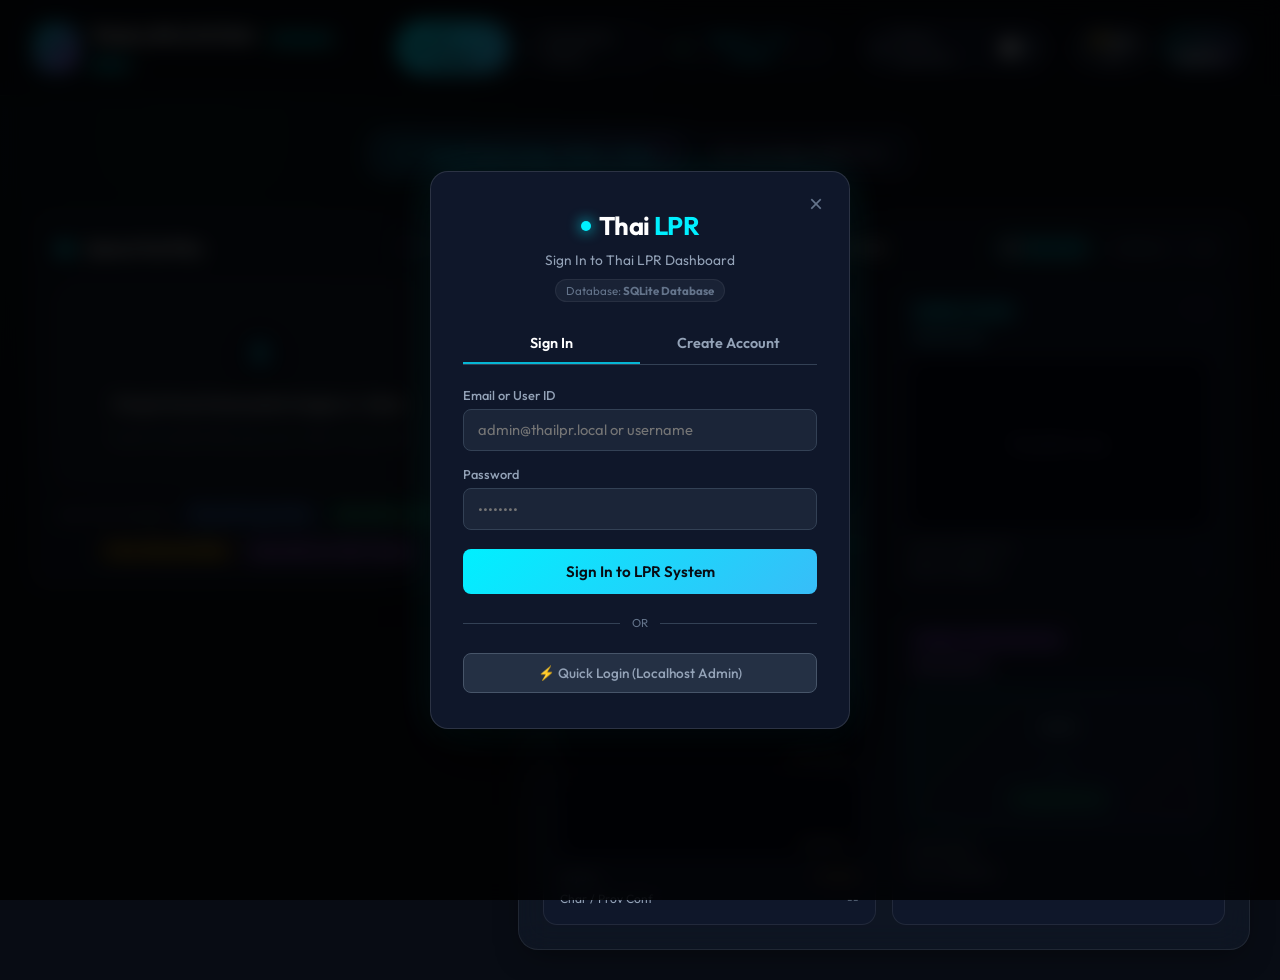
==== commit bfef9b53: "feat: implement cloud storage manager and UI data source switcher for history records" ====
--- a/static/index.html
+++ b/static/index.html
@@ -47,22 +47,14 @@
 
     <div class="header-controls">
       <div class="status-pills">
-        <div class="pill">
+        <button id="modelsPillBtn" class="pill pill-clickable" title="Click to view loaded model architectures">
           <span class="dot"></span>
-          <span>Engine Active</span>
-        </div>
-        <div class="pill">
-          <span style="color: var(--accent-cyan);">Models: 4/4 Loaded</span>
-        </div>
+          <span style="color: var(--accent-cyan); font-weight: 600;">Models: 4/4 Loaded</span>
+          <svg width="12" height="12" viewBox="0 0 24 24" fill="currentColor" style="opacity: 0.7; margin-left: 2px;">
+            <path d="M7 10l5 5 5-5z"/>
+          </svg>
+        </button>
       </div>
-
-      <!-- Lao Crops Validation Button -->
-      <a href="/output/lao_character_verification/report.html" target="_blank" class="verification-btn" title="Inspect Lao Character Crops Dataset (34 Classes)">
-        <svg width="14" height="14" viewBox="0 0 24 24" fill="currentColor">
-          <path d="M19 3H5c-1.1 0-2 .9-2 2v14c0 1.1.9 2 2 2h14c1.1 0 2-.9 2-2V5c0-1.1-.9-2-2-2zm-8 14H7v-2h4v2zm0-4H7v-2h4v2zm0-4H7V7h4v2zm6 8h-4v-2h4v2zm0-4h-4v-2h4v2zm0-4h-4V7h4v2z"/>
-        </svg>
-        <span>🇱🇦 Lao Crops Report</span>
-      </a>
 
       <!-- Debug Toggle Switch -->
       <div class="debug-toggle-wrapper">
@@ -132,6 +124,55 @@
             <input type="file" id="fileInput" multiple accept="image/*,video/*" style="display: none;">
           </div>
 
+          <!-- Real-Time Video Stream Simulation Player (Appears when video is uploaded) -->
+          <div id="videoStreamPlayerWrapper" class="video-stream-player-wrapper" style="display: none;">
+            <div class="stream-player-header" style="display: flex; justify-content: space-between; align-items: center; margin-bottom: 8px;">
+              <div class="stream-player-title" style="display: flex; align-items: center; gap: 6px;">
+                <span class="live-dot" style="display: inline-block; width: 8px; height: 8px; border-radius: 50%; background: #10b981; animation: pulse-live 1.5s infinite;"></span>
+                <span style="font-weight: 600; font-size: 0.85rem; color: var(--text-primary);">RTSP Stream Mock</span>
+                <span class="pill-stream-mode" style="background: rgba(0, 240, 255, 0.15); color: #00f0ff; border: 1px solid rgba(0, 240, 255, 0.3); font-size: 0.7rem; padding: 2px 6px; border-radius: 4px;">Motion Gated</span>
+              </div>
+              <div style="display: flex; gap: 6px; align-items: center;">
+                <span class="pill" id="streamFpsBadge" style="font-size: 0.7rem;">-- FPS</span>
+                <span class="pill" id="streamMotionStatusBadge" style="font-size: 0.72rem; background: rgba(16, 185, 129, 0.15); color: #34d399; border: 1px solid rgba(16, 185, 129, 0.3);">Gate Idle (0ms)</span>
+              </div>
+            </div>
+            
+            <div class="stream-container" style="position: relative; overflow: hidden; border-radius: 8px; background: #070a0f; border: 1px solid var(--border-glass);">
+              <img id="videoStreamViewer" class="stream-image" src="" alt="Real-Time Video Stream Feed" style="width: 100%; display: block; border-radius: 8px;">
+            </div>
+
+            <!-- Stream Simulation Controls -->
+            <div class="stream-player-controls" style="display: flex; gap: 8px; margin-top: 10px; flex-wrap: wrap;">
+              <button type="button" class="btn-secondary" id="btnRestartVideoStream" style="padding: 6px 12px; font-size: 0.75rem; display: flex; align-items: center; gap: 4px;">
+                <svg width="13" height="13" fill="none" stroke="currentColor" stroke-width="2" viewBox="0 0 24 24"><path d="M4 4v5h.582m15.356 2A8.001 8.001 0 004.582 9m0 0H9m11 11v-5h-.581m0 0a8.003 8.003 0 01-15.357-2m15.357 2H15"/></svg>
+                Restart / Loop
+              </button>
+              <button type="button" class="btn-secondary" id="btnRunBatchVideo" style="padding: 6px 12px; font-size: 0.75rem; display: flex; align-items: center; gap: 4px;">
+                <svg width="13" height="13" fill="none" stroke="currentColor" stroke-width="2" viewBox="0 0 24 24"><path d="M4 6h16M4 12h16M4 18h7"/></svg>
+                Batch Scan All Frames
+              </button>
+              <button type="button" class="btn-secondary" id="btnCloseVideoStream" style="padding: 6px 12px; font-size: 0.75rem; color: var(--accent-red); border-color: rgba(239, 68, 68, 0.3); display: flex; align-items: center; gap: 4px;">
+                <svg width="13" height="13" fill="none" stroke="currentColor" stroke-width="2" viewBox="0 0 24 24"><path d="M6 18L18 6M6 6l12 12"/></svg>
+                Close Stream
+              </button>
+            </div>
+
+            <!-- Model 1 Stream Sensitivity & False Positive Rejection Control -->
+            <div class="stream-settings-bar" style="display: flex; align-items: center; justify-content: space-between; background: rgba(255, 255, 255, 0.03); border: 1px solid var(--border-glass); border-radius: 8px; padding: 7px 12px; margin-top: 8px; flex-wrap: wrap; gap: 8px;">
+              <div style="display: flex; align-items: center; gap: 6px;">
+                <span style="font-size: 0.74rem; color: var(--text-secondary); font-weight: 500;">Model 1 Plate Threshold:</span>
+                <span id="streamConfVal" style="font-size: 0.78rem; font-weight: 700; color: var(--accent-cyan);">80%</span>
+                <span style="font-size: 0.68rem; color: var(--text-muted);">(Rejects empty road/barrier textures)</span>
+              </div>
+              <div style="display: flex; align-items: center; gap: 8px; flex: 1; min-width: 200px; max-width: 320px;">
+                <span style="font-size: 0.68rem; color: var(--text-muted);">40%</span>
+                <input type="range" id="streamConfSlider" min="40" max="95" value="80" step="5" style="flex: 1; accent-color: var(--accent-cyan); cursor: pointer;">
+                <span style="font-size: 0.68rem; color: var(--text-muted);">95%</span>
+              </div>
+            </div>
+          </div>
+
           <!-- Sample Plates Quick Test Row -->
           <div class="sample-plates-row" style="margin-top: 12px; display: flex; gap: 8px; align-items: center; justify-content: center; flex-wrap: wrap;">
             <span style="font-size: 0.8rem; color: var(--text-muted); font-weight: 500;">Quick Test Samples:</span>
@@ -417,11 +458,143 @@
 
     </div>
 
-  </main>
+  <!-- Models Architecture Modal -->
+  <div id="modelsModal" class="auth-modal-overlay" style="display: none;">
+    <div class="models-modal-card">
+      <div class="auth-modal-header" style="text-align: left; display: flex; justify-content: space-between; align-items: flex-start; margin-bottom: 1rem;">
+        <div>
+          <div style="display: flex; align-items: center; gap: 8px;">
+            <span class="dot" style="width: 8px; height: 8px; border-radius: 50%; background: var(--accent-green); box-shadow: 0 0 8px var(--accent-green);"></span>
+            <h3 style="margin: 0; font-size: 1.15rem; color: #f8fafc;">Active AI Model Pipeline</h3>
+          </div>
+          <div style="font-size: 0.8rem; color: var(--text-muted); margin-top: 4px;">4-Stage Deep Learning Pipeline for Multi-Country License Plate Recognition</div>
+        </div>
+        <button id="closeModelsModalBtn" class="auth-modal-close" style="position: static; padding: 2px 6px;">&times;</button>
+      </div>
+
+      <div class="models-list" id="modelsModalList">
+        <!-- Stage 1: Plate Detection -->
+        <div class="stage-pipeline-card">
+          <div class="stage-card-top">
+            <span class="stage-tag stage-1">STAGE 1</span>
+            <div class="stage-heading">
+              <span class="stage-title">License Plate Detection & Rectification</span>
+              <span class="stage-subtitle">Quad perspective warp & rotated bounding box localization</span>
+            </div>
+            <span class="stage-status-badge"><span class="pulse-dot"></span> ACTIVE</span>
+          </div>
+          <div class="stage-model-binding">
+            <span class="binding-label">➔ Model:</span>
+            <code class="model-code-pill" id="mInfo1">plate_detector_dfine_nano.pt</code>
+            <span class="model-arch-badge" id="mArch1">D-FINE Nano (MIT)</span>
+          </div>
+        </div>
+
+        <!-- Stage 1.5: Country Identification -->
+        <div class="stage-pipeline-card">
+          <div class="stage-card-top">
+            <span class="stage-tag stage-15">STAGE 1.5</span>
+            <div class="stage-heading">
+              <span class="stage-title">Country Standard Classifier</span>
+              <span class="stage-subtitle">Dual-country routing: 🇹🇭 Thailand vs 🇱🇦 Laos PDR plates</span>
+            </div>
+            <span class="stage-status-badge"><span class="pulse-dot"></span> ACTIVE</span>
+          </div>
+          <div class="stage-model-binding">
+            <span class="binding-label">➔ Model:</span>
+            <code class="model-code-pill" id="mInfo15">country_classifier.pth</code>
+            <span class="model-arch-badge" id="mArch15">MobileNetV3-Small</span>
+          </div>
+        </div>
+
+        <!-- Stage 2: Layout Component Detection -->
+        <div class="stage-pipeline-card">
+          <div class="stage-card-top">
+            <span class="stage-tag stage-2">STAGE 2</span>
+            <div class="stage-heading">
+              <span class="stage-title">Layout Component Localization</span>
+              <span class="stage-subtitle">Adaptive layout segmentation: Character Plate area & Province banner</span>
+            </div>
+            <span class="stage-status-badge"><span class="pulse-dot"></span> ACTIVE</span>
+          </div>
+          <div class="stage-model-binding">
+            <span class="binding-label">➔ Model:</span>
+            <code class="model-code-pill" id="mInfo2">component_detector_dfine_nano.pt</code>
+            <span class="model-arch-badge" id="mArch2">D-FINE Nano (MIT)</span>
+          </div>
+        </div>
+
+        <!-- Stage 3: Character Recognition Engine -->
+        <div class="stage-pipeline-card">
+          <div class="stage-card-top">
+            <span class="stage-tag stage-3">STAGE 3</span>
+            <div class="stage-heading">
+              <span class="stage-title">Character Recognition (Dual-Engine OCR)</span>
+              <span class="stage-subtitle">Individual character BBox localization + Multi-class Classification + CTC Fallback</span>
+            </div>
+            <span class="stage-status-badge"><span class="pulse-dot"></span> ACTIVE</span>
+          </div>
+          <div class="stage-submodels-grid">
+            <div class="stage-submodel-row">
+              <span class="submodel-type">➔ Char BBox:</span>
+              <code class="model-code-pill" id="mInfo3a">character_box_detector_rfdetr.pt</code>
+              <span class="model-arch-badge" id="mArch3a">RF-DETR Base</span>
+            </div>
+            <div class="stage-submodel-row">
+              <span class="submodel-type">➔ 🇹🇭 Thai Cls:</span>
+              <code class="model-code-pill" id="mInfo3aCls">character_classifier.pth</code>
+              <span class="model-arch-badge" id="mArch3aCls">MobileNetV2 (50 Consonants/Digits)</span>
+            </div>
+            <div class="stage-submodel-row">
+              <span class="submodel-type">➔ 🇱🇦 Lao Cls:</span>
+              <code class="model-code-pill" id="mInfo3aLaoCls">character_classifier_lao.pth</code>
+              <span class="model-arch-badge" id="mArch3aLaoCls">MobileNetV2 (34 Lao Classes)</span>
+            </div>
+            <div class="stage-submodel-row">
+              <span class="submodel-type">➔ CTC Engine:</span>
+              <code class="model-code-pill" id="mInfo3aOcr">ocr_model.pth</code>
+              <span class="model-arch-badge" id="mArch3aOcr">ResNetCRNN CTC Sequence</span>
+            </div>
+          </div>
+        </div>
+
+        <!-- Stage 4: Province Classification -->
+        <div class="stage-pipeline-card">
+          <div class="stage-card-top">
+            <span class="stage-tag stage-4">STAGE 4</span>
+            <div class="stage-heading">
+              <span class="stage-title">Province Classification</span>
+              <span class="stage-subtitle">Multi-country province routing: 77 Thai Provinces + 18 Lao Provinces</span>
+            </div>
+            <span class="stage-status-badge"><span class="pulse-dot"></span> ACTIVE</span>
+          </div>
+          <div class="stage-submodels-grid">
+            <div class="stage-submodel-row">
+              <span class="submodel-type">➔ 🇹🇭 Thailand:</span>
+              <code class="model-code-pill" id="mInfo3b">province_model_grayscale_thai.pth</code>
+              <span class="model-arch-badge" id="mArch3b">ResNet18 (77 Provinces)</span>
+            </div>
+            <div class="stage-submodel-row">
+              <span class="submodel-type">➔ 🇱🇦 Laos:</span>
+              <code class="model-code-pill" id="mInfo3bLao">province_model_grayscale_lao.pth</code>
+              <span class="model-arch-badge" id="mArch3bLao">ResNet18 (18 Provinces)</span>
+            </div>
+          </div>
+        </div>
+      </div>
+
+      <div style="display: flex; justify-content: space-between; align-items: center; margin-top: 1.2rem; padding-top: 1rem; border-top: 1px solid rgba(255, 255, 255, 0.08);">
+        <div id="mDeviceTag" style="font-family: var(--font-mono); font-size: 0.78rem; color: var(--accent-cyan);">
+          ⚡ Device: CPU (OMP Multi-threaded)
+        </div>
+        <button id="modalDismissBtn" class="btn-secondary" style="padding: 6px 16px; font-size: 0.82rem;">Close</button>
+      </div>
+    </div>
+  </div>
 
   <!-- Client-side Application Scripts -->
   <script src="/static/js/auth.js?v=1"></script>
-  <script src="/static/js/app.js?v=5"></script>
+  <script src="/static/js/app.js?v=7"></script>
 </body>
 </html>
 
--- a/static/css/style.css
+++ b/static/css/style.css
@@ -1926,5 +1926,214 @@
   border-color: var(--accent-cyan);
 }
 
-
-
+/* Video Stream Simulation & RTSP Mock Styles */
+.video-stream-player-wrapper {
+  background: rgba(15, 23, 42, 0.85);
+  border: 1px solid var(--border-subtle);
+  border-radius: var(--radius-md);
+  padding: 12px;
+  margin-bottom: 12px;
+  backdrop-filter: blur(16px);
+  box-shadow: var(--shadow-card);
+}
+
+.stream-player-header {
+  display: flex;
+  justify-content: space-between;
+  align-items: center;
+  margin-bottom: 8px;
+}
+
+@keyframes pulse-live {
+  0% {
+    transform: scale(0.95);
+    box-shadow: 0 0 0 0 rgba(16, 185, 129, 0.7);
+  }
+  70% {
+    transform: scale(1.15);
+    box-shadow: 0 0 0 6px rgba(16, 185, 129, 0);
+  }
+  100% {
+    transform: scale(0.95);
+    box-shadow: 0 0 0 0 rgba(16, 185, 129, 0);
+  }
+}
+
+/* Models Architecture Modal & Clickable Pill */
+.pill-clickable {
+  cursor: pointer;
+  transition: all 0.2s cubic-bezier(0.16, 1, 0.3, 1);
+  background: rgba(15, 23, 42, 0.7);
+  border: 1px solid var(--border-subtle);
+}
+
+.pill-clickable:hover {
+  border-color: var(--accent-cyan);
+  background: rgba(56, 189, 248, 0.12);
+  transform: translateY(-1px);
+  box-shadow: 0 0 14px rgba(56, 189, 248, 0.25);
+}
+
+.models-modal-card {
+  position: relative;
+  background: #0b1329;
+  border: 1px solid rgba(56, 189, 248, 0.3);
+  border-radius: 20px;
+  padding: 1.8rem;
+  width: 100%;
+  max-width: 660px;
+  box-shadow: 0 25px 60px rgba(0, 0, 0, 0.85), 0 0 40px rgba(56, 189, 248, 0.12);
+  animation: authModalFadeIn 0.25s cubic-bezier(0.16, 1, 0.3, 1);
+}
+
+.models-list {
+  display: flex;
+  flex-direction: column;
+  gap: 12px;
+  margin: 1.2rem 0;
+  max-height: 480px;
+  overflow-y: auto;
+  padding-right: 6px;
+}
+
+.stage-pipeline-card {
+  display: flex;
+  flex-direction: column;
+  gap: 9px;
+  padding: 13px 16px;
+  background: rgba(15, 23, 42, 0.65);
+  border: 1px solid rgba(255, 255, 255, 0.08);
+  border-radius: 14px;
+  transition: all 0.2s ease;
+}
+
+.stage-pipeline-card:hover {
+  border-color: rgba(56, 189, 248, 0.35);
+  background: rgba(15, 23, 42, 0.85);
+  transform: translateY(-1px);
+}
+
+.stage-card-top {
+  display: flex;
+  align-items: center;
+  gap: 12px;
+}
+
+.stage-tag {
+  font-family: var(--font-mono);
+  font-size: 10.5px;
+  font-weight: 800;
+  padding: 3px 9px;
+  border-radius: 6px;
+  white-space: nowrap;
+  letter-spacing: 0.5px;
+}
+.stage-tag.stage-1 { background: rgba(56, 189, 248, 0.15); color: #38bdf8; border: 1px solid rgba(56, 189, 248, 0.35); }
+.stage-tag.stage-15 { background: rgba(168, 85, 247, 0.15); color: #c084fc; border: 1px solid rgba(168, 85, 247, 0.35); }
+.stage-tag.stage-2 { background: rgba(245, 158, 11, 0.15); color: #fbbf24; border: 1px solid rgba(245, 158, 11, 0.35); }
+.stage-tag.stage-3 { background: rgba(16, 185, 129, 0.15); color: #34d399; border: 1px solid rgba(16, 185, 129, 0.35); }
+.stage-tag.stage-4 { background: rgba(244, 63, 94, 0.15); color: #fb7185; border: 1px solid rgba(244, 63, 94, 0.35); }
+
+.stage-heading {
+  flex: 1;
+  display: flex;
+  flex-direction: column;
+  gap: 2px;
+}
+
+.stage-title {
+  font-size: 13.5px;
+  font-weight: 700;
+  color: #f8fafc;
+  letter-spacing: -0.2px;
+}
+
+.stage-subtitle {
+  font-size: 11px;
+  color: var(--text-muted);
+}
+
+.stage-status-badge {
+  display: inline-flex;
+  align-items: center;
+  gap: 5px;
+  font-size: 10px;
+  font-family: var(--font-mono);
+  font-weight: 700;
+  color: #10b981;
+  background: rgba(16, 185, 129, 0.12);
+  border: 1px solid rgba(16, 185, 129, 0.25);
+  padding: 3px 9px;
+  border-radius: 20px;
+}
+
+.pulse-dot {
+  width: 6px;
+  height: 6px;
+  border-radius: 50%;
+  background: #10b981;
+  box-shadow: 0 0 6px #10b981;
+}
+
+.stage-model-binding {
+  display: flex;
+  align-items: center;
+  gap: 9px;
+  padding: 7px 12px;
+  background: rgba(2, 6, 23, 0.55);
+  border-radius: 9px;
+  border: 1px solid rgba(255, 255, 255, 0.05);
+}
+
+.binding-label {
+  font-size: 11.5px;
+  color: var(--text-muted);
+  font-weight: 500;
+  display: inline-flex;
+  align-items: center;
+  gap: 4px;
+}
+
+.model-code-pill {
+  font-family: var(--font-mono);
+  font-size: 12px;
+  font-weight: 600;
+  color: var(--accent-cyan);
+  background: rgba(56, 189, 248, 0.08);
+  padding: 3px 9px;
+  border-radius: 6px;
+  border: 1px solid rgba(56, 189, 248, 0.25);
+  letter-spacing: -0.2px;
+}
+
+.model-arch-badge {
+  font-size: 10.5px;
+  color: #94a3b8;
+  background: rgba(255, 255, 255, 0.06);
+  padding: 2px 7px;
+  border-radius: 5px;
+  font-family: var(--font-mono);
+}
+
+.stage-submodels-grid {
+  display: flex;
+  flex-direction: column;
+  gap: 7px;
+  padding: 8px 12px;
+  background: rgba(2, 6, 23, 0.55);
+  border-radius: 9px;
+  border: 1px solid rgba(255, 255, 255, 0.05);
+}
+
+.stage-submodel-row {
+  display: flex;
+  align-items: center;
+  gap: 9px;
+}
+
+.submodel-type {
+  font-size: 11px;
+  color: var(--text-muted);
+  width: 95px;
+  font-weight: 600;
+}
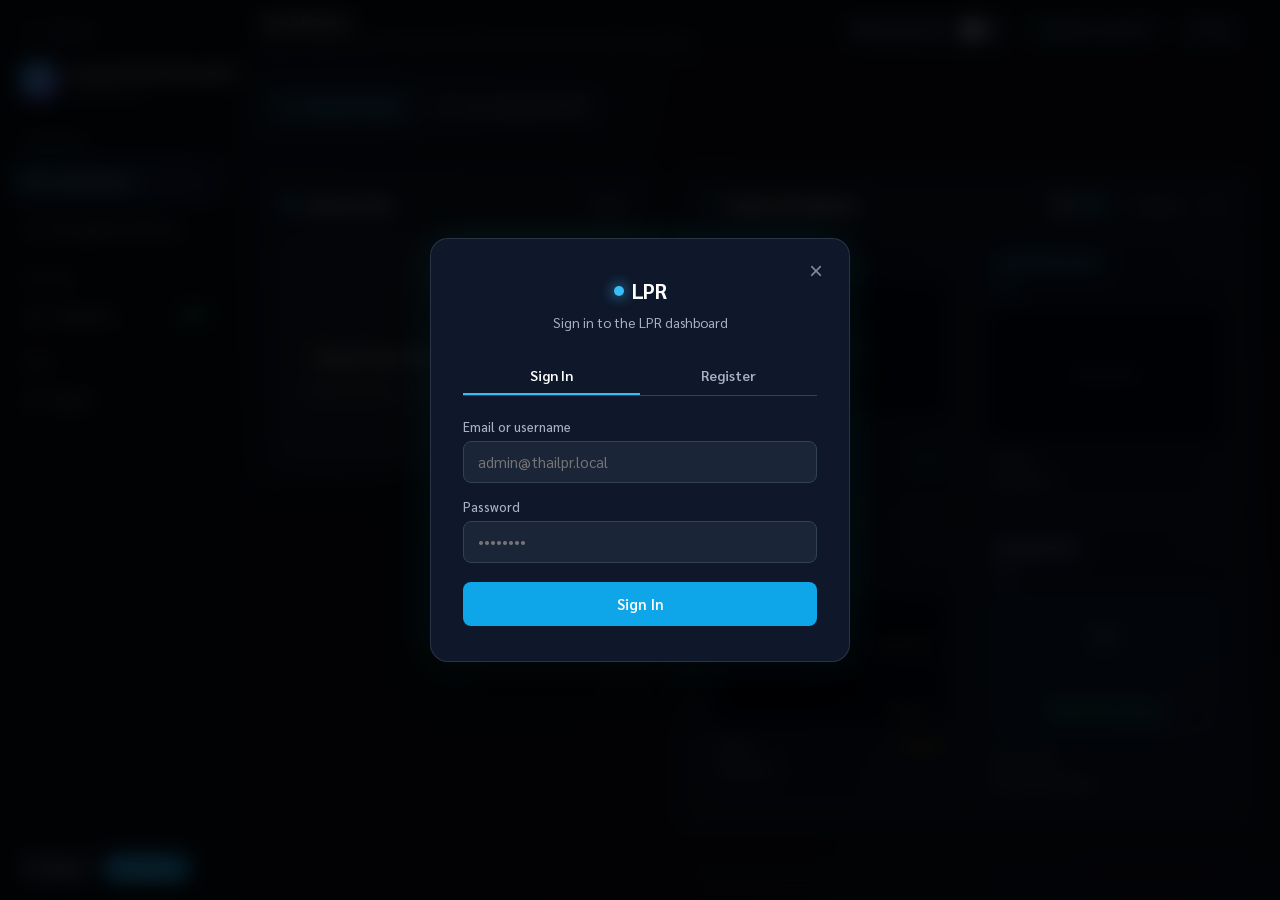
==== commit 1eb18f3c: "feat: add model confidence gating configuration and introduce frontend i18n and viewer modules" ====
--- a/static/index.html
+++ b/static/index.html
@@ -3,598 +3,509 @@
 <head>
   <meta charset="UTF-8">
   <meta name="viewport" content="width=device-width, initial-scale=1.0">
-  <title>Thai License Plate Recognition (Thai LPR) - AI Web Dashboard</title>
-  
-  <!-- Fonts -->
+  <title>License Plate Recognition | Live Monitor</title>
+
+  <!-- Fonts: Sarabun (Thai+Latin UI) + JetBrains Mono (numbers/code) -->
   <link rel="preconnect" href="https://fonts.googleapis.com">
   <link rel="preconnect" href="https://fonts.gstatic.com" crossorigin>
-  <link href="https://fonts.googleapis.com/css2?family=JetBrains+Mono:wght@400;500;600;700&family=Outfit:wght@400;500;600;700;800&family=Sarabun:wght@400;600;700&display=swap" rel="stylesheet">
-  
-  <!-- Stylesheet -->
-  <link rel="stylesheet" href="/static/css/style.css?v=2">
+  <link href="https://fonts.googleapis.com/css2?family=JetBrains+Mono:wght@400;500;600;700&family=Sarabun:wght@400;500;600;700;800&display=swap" rel="stylesheet">
+
+  <link rel="stylesheet" href="/static/css/style.css?v=6">
 </head>
 <body>
 
-  <!-- Top App Header -->
-  <header class="app-header">
-    <div class="brand">
-      <div class="brand-icon">
-        <svg viewBox="0 0 24 24">
-          <path d="M19 4H5c-1.11 0-2 .9-2 2v12c0 1.1.89 2 2 2h14c1.1 0 2-.9 2-2V6c0-1.1-.9-2-2-2zm0 14H5V6h14v12zM7 10h2v5H7zm4-3h2v8h-2zm4 2h2v6h-2z"/>
-        </svg>
+  <div class="app-shell">
+
+    <!-- ================= SIDEBAR ================= -->
+    <aside class="sidebar">
+      <button type="button" class="sidebar-toggle" id="sidebarToggle" data-i18n-title="nav_collapse" title="Collapse sidebar">
+        <svg class="toggle-chevron" width="15" height="15" fill="none" stroke="currentColor" stroke-width="2" viewBox="0 0 24 24"><path d="M11 19l-7-7 7-7m8 14l-7-7 7-7"/></svg>
+        <span class="toggle-label" data-i18n="nav_collapse">Collapse</span>
+      </button>
+
+      <div class="sidebar-brand">
+        <div class="brand-icon">
+          <svg viewBox="0 0 24 24"><path d="M19 4H5c-1.11 0-2 .9-2 2v12c0 1.1.89 2 2 2h14c1.1 0 2-.9 2-2V6c0-1.1-.9-2-2-2zm0 14H5V6h14v12zM7 10h2v5H7zm4-3h2v8h-2zm4 2h2v6h-2z"/></svg>
+        </div>
+        <div>
+          <div class="sidebar-title" data-i18n="app_name">License Plate Recognition</div>
+          <div class="sidebar-subtitle" data-i18n="app_sub">Thai &amp; Lao LPR</div>
+        </div>
       </div>
-      <div>
-        <span class="brand-title">THAI LPR SYSTEM</span>
-        <span class="brand-badge">Pipeline 3-Stage</span>
+
+      <div class="sidebar-section" data-i18n="sec_overview">Overview</div>
+      <a href="/" class="nav-item active">
+        <svg fill="none" stroke="currentColor" stroke-width="2" viewBox="0 0 24 24"><path d="M15 10l4.553-2.276A1 1 0 0121 8.618v6.764a1 1 0 01-1.447.894L15 14M5 18h8a2 2 0 002-2V8a2 2 0 00-2-2H5a2 2 0 00-2 2v8a2 2 0 002 2z"/></svg>
+        <span data-i18n="nav_live">Live Monitor</span>
+      </a>
+      <a href="/history" class="nav-item">
+        <svg fill="none" stroke="currentColor" stroke-width="2" viewBox="0 0 24 24"><path d="M12 8v4l3 3m6-3a9 9 0 11-18 0 9 9 0 0118 0z"/></svg>
+        <span data-i18n="nav_history">Recognition History</span>
+      </a>
+
+      <div class="sidebar-section" data-i18n="sec_system">System</div>
+      <button type="button" class="nav-item" id="navModelsBtn">
+        <svg fill="none" stroke="currentColor" stroke-width="2" viewBox="0 0 24 24"><path d="M19.428 15.428a2 2 0 00-1.022-.547l-2.387-.477a6 6 0 00-3.86.517l-.318.158a6 6 0 01-3.86.517L6.05 15.21a2 2 0 00-1.806.547M8 4h8l-1 1v5.172a2 2 0 00.586 1.414l5 5c1.26 1.26.367 3.414-1.415 3.414H4.828c-1.782 0-2.674-2.154-1.414-3.414l5-5A2 2 0 009 10.172V5L8 4z"/></svg>
+        <span data-i18n="nav_models">AI Models</span>
+        <span class="nav-badge" id="navModelsBadge">9/9</span>
+      </button>
+
+      <div class="sidebar-section" data-i18n="sec_user">User</div>
+      <div id="sidebar-nav-user"></div>
+
+      <div class="sidebar-footer">
+        <div id="auth-user-container" class="auth-user-container"></div>
       </div>
-
-      <!-- Navigation Page Switcher -->
-      <nav class="nav-page-switcher" style="margin-left: 20px;">
-        <a href="/" class="nav-page-btn active">
-          <svg width="14" height="14" viewBox="0 0 24 24" fill="currentColor">
-            <path d="M12 2C6.48 2 2 6.48 2 12s4.48 10 10 10 10-4.48 10-10S17.52 2 12 2zm1 15h-2v-2h2v2zm0-4h-2V7h2v6z"/>
-          </svg>
-          Live Monitor
-        </a>
-        <a href="/history" class="nav-page-btn">
-          <svg width="14" height="14" viewBox="0 0 24 24" fill="currentColor">
-            <path d="M13 3c-4.97 0-9 4.03-9 9H1l3.89 3.89.07.14L9 12H6c0-3.87 3.13-7 7-7s7 3.13 7 7-3.13 7-7 7c-1.93 0-3.68-.79-4.94-2.06l-1.42 1.42C8.27 19.99 10.51 21 13 21c4.97 0 9-4.03 9-9s-4.03-9-9-9zm-1 5v5l4.28 2.54.72-1.21-3.5-2.08V8H12z"/>
-          </svg>
-          Recognition History
-        </a>
-      </nav>
+    </aside>
+
+    <!-- ================= CONTENT ================= -->
+    <div class="content-area">
+
+      <header class="topbar">
+        <div>
+          <div class="topbar-title" data-i18n="live_title">Live Monitor</div>
+          <div class="topbar-sub" data-i18n="live_sub">Upload images/videos or connect an RTSP camera for real-time plate recognition</div>
+        </div>
+        <div class="topbar-controls">
+          <!-- Debug inspection switch (next to models pill) -->
+          <div class="debug-toggle-wrapper" data-i18n-title="nav_debug_title" title="Show intermediate AI pipeline images (uses more resources)">
+            <span class="debug-label" data-i18n="nav_debug">Debug Inspection</span>
+            <label class="switch">
+              <input type="checkbox" id="debugToggle">
+              <span class="slider"></span>
+            </label>
+          </div>
+
+          <button id="modelsPillBtn" class="pill pill-clickable" data-i18n-title="nav_models" title="AI Models">
+            <span class="dot"></span>
+            <span><span data-i18n="models_ready">Models ready</span> <span class="mono" id="modelsLoadedText">9/9</span></span>
+          </button>
+
+          <div data-lpr-lang></div>
+          <div id="auth-topbar-container" class="auth-user-container"></div>
+        </div>
+      </header>
+
+      <main class="page-body">
+        <div class="main-container">
+
+          <!-- Mode tabs -->
+          <div class="mode-tabs" role="tablist">
+            <button class="tab-btn active" id="tabUpload" role="tab">
+              <svg fill="none" stroke="currentColor" stroke-width="2" viewBox="0 0 24 24"><path d="M4 16v1a3 3 0 003 3h10a3 3 0 003-3v-1m-4-8l-4-4m0 0L8 8m4-4v12"/></svg>
+              <span data-i18n="tab_upload">Image / Video</span>
+            </button>
+            <button class="tab-btn" id="tabLive" role="tab">
+              <svg fill="none" stroke="currentColor" stroke-width="2" viewBox="0 0 24 24"><path d="M15 10l4.553-2.276A1 1 0 0121 8.618v6.764a1 1 0 01-1.447.894L15 14M5 18h8a2 2 0 002-2V8a2 2 0 00-2-2H5a2 2 0 00-2 2v8a2 2 0 002 2z"/></svg>
+              <span data-i18n="tab_live">Live Camera (RTSP)</span>
+            </button>
+          </div>
+
+          <div class="dashboard-grid">
+
+            <!-- LEFT: input -->
+            <section class="glass-card">
+
+              <!-- Upload panel -->
+              <div id="uploadPanel">
+                <div class="card-header">
+                  <h2 class="card-title">
+                    <svg fill="currentColor" viewBox="0 0 24 24"><path d="M19.35 10.04C18.67 6.59 15.64 4 12 4 9.11 4 6.6 5.64 5.35 8.04 2.34 8.36 0 10.91 0 14c0 3.31 2.69 6 6 6h13c2.76 0 5-2.24 5-5 0-2.64-2.05-4.78-4.65-4.96zM14 13v4h-4v-4H7l5-5 5 5h-3z"/></svg>
+                    <span data-i18n="upload_title">Upload Files</span>
+                  </h2>
+                  <span class="pill" id="uploadCountPill">0 <span data-i18n="files_unit">files</span></span>
+                </div>
+
+                <div class="dropzone" id="dropzone" role="button" tabindex="0" aria-label="Upload">
+                  <div class="dropzone-icon">
+                    <svg width="26" height="26" fill="currentColor" viewBox="0 0 24 24"><path d="M9 16h6v-6h4l-7-7-7 7h4zm-4 2h14v2H5z"/></svg>
+                  </div>
+                  <div class="dropzone-title" data-i18n="drop_title">Drag &amp; drop files here, or click to browse</div>
+                  <div class="dropzone-subtitle" data-i18n="drop_sub">Supports .jpg .png .webp images and .mp4 videos (multiple files)</div>
+                  <input type="file" id="fileInput" multiple accept="image/*,video/*" style="display: none;">
+                </div>
+
+                <!-- Video stream player -->
+                <div id="videoStreamPlayerWrapper" class="video-stream-player-wrapper" style="display: none;">
+                  <div class="stream-player-header">
+                    <div class="stream-player-title" style="display: flex; align-items: center; gap: 7px;">
+                      <span class="live-dot" style="display: inline-block; width: 8px; height: 8px; border-radius: 50%; background: #10b981; animation: pulse-live 1.5s infinite;"></span>
+                      <span style="font-weight: 600; font-size: 0.85rem;" data-i18n="vstream_title">Real-time video processing</span>
+                      <span class="pill-stream-mode" data-i18n="vstream_mode">File Test</span>
+                    </div>
+                    <div style="display: flex; gap: 6px; align-items: center;">
+                      <span class="pill" id="streamFpsBadge" style="font-size: 0.7rem;">-- FPS</span>
+                      <span class="pill" id="streamMotionStatusBadge" style="font-size: 0.72rem;" data-i18n="vstream_idle">Gate idle</span>
+                    </div>
+                  </div>
+
+                  <div class="stream-container" id="videoStreamContainer" data-i18n-title="zoom_hint" title="Zoom &amp; pan">
+                    <img id="videoStreamViewer" class="stream-image" src="" alt="Real-time video">
+                    <span class="stream-zoom-hint" data-i18n="zoom_hint">Zoom &amp; pan</span>
+                    <span class="stream-zoom-level" id="videoStreamZoomLabel" style="position:absolute; top:10px; right:10px; z-index:12; background:rgba(2,6,23,0.78); border:1px solid var(--border-subtle); color:var(--text-secondary); font-size:11px; font-weight:600; padding:3px 9px; border-radius:9999px; pointer-events:none;">100%</span>
+                  </div>
+
+                  <div class="stream-player-controls" style="display: flex; gap: 8px; margin-top: 10px; flex-wrap: wrap;">
+                    <button type="button" class="btn-secondary" id="btnRestartVideoStream" style="padding: 7px 13px; font-size: 0.78rem;">
+                      <svg width="13" height="13" fill="none" stroke="currentColor" stroke-width="2" viewBox="0 0 24 24"><path d="M4 4v5h.582m15.356 2A8.001 8.001 0 004.582 9m0 0H9m11 11v-5h-.581m0 0a8.003 8.003 0 01-15.357-2m15.357 2H15"/></svg>
+                      <span data-i18n="vstream_replay">Replay</span>
+                    </button>
+                    <button type="button" class="btn-secondary" id="btnRunBatchVideo" style="padding: 7px 13px; font-size: 0.78rem;">
+                      <svg width="13" height="13" fill="none" stroke="currentColor" stroke-width="2" viewBox="0 0 24 24"><path d="M4 6h16M4 12h16M4 18h7"/></svg>
+                      <span data-i18n="vstream_scan">Scan All Frames</span>
+                    </button>
+                    <button type="button" class="btn-secondary" id="btnCloseVideoStream" style="padding: 7px 13px; font-size: 0.78rem; color: #fca5a5; border-color: rgba(239, 68, 68, 0.3);">
+                      <svg width="13" height="13" fill="none" stroke="currentColor" stroke-width="2" viewBox="0 0 24 24"><path d="M6 18L18 6M6 6l12 12"/></svg>
+                      <span data-i18n="vstream_close">Close</span>
+                    </button>
+                  </div>
+
+                  <div class="stream-settings-bar" style="display: flex; align-items: center; justify-content: space-between; background: rgba(148, 163, 184, 0.06); border: 1px solid var(--border-subtle); border-radius: 10px; padding: 8px 12px; margin-top: 10px; flex-wrap: wrap; gap: 8px;">
+                    <div style="display: flex; align-items: center; gap: 7px; flex-wrap: wrap;">
+                      <span style="font-size: 0.78rem; color: var(--text-secondary); font-weight: 600;" data-i18n="conf_min">Min. confidence:</span>
+                      <span id="streamConfVal" class="mono" style="font-size: 0.82rem; font-weight: 700; color: var(--accent);">80%</span>
+                      <span style="font-size: 0.7rem; color: var(--text-muted);" data-i18n="conf_hint">Higher = stricter</span>
+                    </div>
+                    <div style="display: flex; align-items: center; gap: 8px; flex: 1; min-width: 180px; max-width: 300px;">
+                      <span style="font-size: 0.68rem; color: var(--text-muted);">40%</span>
+                      <input type="range" id="streamConfSlider" min="40" max="95" value="80" step="5" style="flex: 1; accent-color: var(--accent); cursor: pointer;">
+                      <span style="font-size: 0.68rem; color: var(--text-muted);">95%</span>
+                    </div>
+                  </div>
+                </div>
+
+                <!-- Batch gallery -->
+                <div class="batch-gallery-wrapper" id="batchGalleryWrapper" style="display: none;">
+                  <div class="batch-gallery-title" data-i18n="batch_title">Uploaded files (click to view result)</div>
+                  <div class="batch-gallery" id="batchGallery"></div>
+                </div>
+              </div>
+
+              <!-- Live RTSP panel -->
+              <div id="livePanel" style="display: none;">
+                <div class="card-header">
+                  <h2 class="card-title">
+                    <svg fill="currentColor" viewBox="0 0 24 24"><path d="M17 10.5V7c0-.55-.45-1-1-1H4c-.55 0-1 .45-1 1v10c0 .55.45 1 1 1h12c.55 0 1-.45 1-1v-3.5l4 4v-11l-4 4z"/></svg>
+                    <span data-i18n="rtsp_title">Live Camera (RTSP)</span>
+                  </h2>
+                  <span class="pill" id="streamStatusPill" data-i18n="rtsp_standby">Standby</span>
+                </div>
+
+                <div class="rtsp-control-box">
+                  <div class="input-group">
+                    <input type="text" class="input-field" id="rtspInput" placeholder="rtsp://user:pass@ip:port/stream or 0" value="0">
+                    <button class="btn-primary" id="btnConnectStream"><span data-i18n="rtsp_connect">Connect</span></button>
+                  </div>
+
+                  <div class="stream-container" id="rtspStreamContainer" data-i18n-title="zoom_hint" title="Zoom &amp; pan">
+                    <div class="stream-overlay-badge">
+                      <span class="live-dot"></span>
+                      <span id="streamBadgeText">LIVE</span>
+                    </div>
+                    <img id="streamViewer" class="stream-image" src="" alt="Live feed" style="display: none;">
+                    <div class="empty-state" id="streamPlaceholder">
+                      <svg width="38" height="38" fill="currentColor" viewBox="0 0 24 24" style="opacity: 0.4;"><path d="M18 10.48V6c0-1.1-.9-2-2-2H4c-1.1 0-2 .9-2 2v12c0 1.1.9 2 2 2h12c1.1 0 2-.9 2-2v-4.48l4 3.98v-11l-4 3.5z"/></svg>
+                      <span data-i18n="rtsp_placeholder">Enter an RTSP address or camera index, then connect</span>
+                    </div>
+                    <span class="stream-zoom-level" id="rtspZoomLabel" style="position:absolute; top:10px; right:10px; z-index:12; background:rgba(2,6,23,0.78); border:1px solid var(--border-subtle); color:var(--text-secondary); font-size:11px; font-weight:600; padding:3px 9px; border-radius:9999px; pointer-events:none;">100%</span>
+                  </div>
+                </div>
+              </div>
+
+            </section>
+
+            <!-- RIGHT: pipeline -->
+            <section class="glass-card">
+              <div class="card-header">
+                <h2 class="card-title">
+                  <svg fill="currentColor" viewBox="0 0 24 24"><path d="M3 13h2v-2H3v2zm0 4h2v-2H3v2zm0-8h2V7H3v2zm4 4h14v-2H7v2zm0 4h14v-2H7v2zM7 7v2h14V7H7z"/></svg>
+                  <span data-i18n="pipe_title">Pipeline Breakdown</span>
+                </h2>
+                <div style="display: flex; gap: 8px; align-items: center;">
+                  <span class="badge-country thai" id="badgeCountry">🇹🇭 <span data-i18n="country_th">Thai</span></span>
+                  <div class="pill" id="totalLatencyPill"><span data-i18n="pipe_latency">Latency:</span> <span class="mono">-- ms</span></div>
+                </div>
+              </div>
+
+              <div class="pipeline-section">
+                <div class="pipeline-flow">
+
+                  <!-- Stage 0 -->
+                  <div class="stage-card">
+                    <div class="stage-header">
+                      <span class="stage-badge badge-raw" data-i18n="th_raw">Raw Input</span>
+                      <span class="stage-time" id="timeRaw">--</span>
+                    </div>
+                    <div class="stage-preview">
+                      <img id="cropRaw" src="" alt="Raw input" style="display: none;" data-lpr-viewer data-title="Raw input">
+                      <div class="empty-state" id="cropRawPlaceholder" style="padding: 16px; font-size: 12.5px;" data-i18n="waiting_file">Waiting for file...</div>
+                    </div>
+                    <div class="stage-footer">
+                      <div class="stage-meta-row"><span data-i18n="meta_resolution">Resolution</span><span id="metaRes">--</span></div>
+                      <div class="stage-meta-row"><span data-i18n="meta_status">Status</span><span id="metaStatus" style="color: var(--accent-green);" data-i18n="ready_status">Ready</span></div>
+                    </div>
+                  </div>
+
+                  <!-- Stage 1 -->
+                  <div class="stage-card">
+                    <div class="stage-header">
+                      <div class="stage-title-wrap">
+                        <span class="stage-badge badge-m1" data-i18n="th_m1">Plate Detection</span>
+                        <span class="stage-model-tag cyan" id="tagModel1">--</span>
+                      </div>
+                      <span class="stage-time" id="timeM1">-- ms</span>
+                    </div>
+                    <div class="stage-preview">
+                      <img id="cropM1" src="" alt="Rectified plate" style="display: none;" data-lpr-viewer data-title="Rectified plate (Stage 1)">
+                      <div class="empty-state" id="cropM1Placeholder" style="padding: 16px; font-size: 12.5px;" data-i18n="no_plate_yet">No plate yet</div>
+                    </div>
+                    <div class="stage-footer">
+                      <div class="stage-meta-row"><span data-i18n="meta_country">Country</span><span id="countryMeta" style="color: var(--accent);">--</span></div>
+                      <div class="stage-meta-row"><span data-i18n="meta_confidence">Confidence</span><span id="confPlate">--</span></div>
+                    </div>
+                  </div>
+
+                  <!-- Stage 2 -->
+                  <div class="stage-card">
+                    <div class="stage-header">
+                      <div class="stage-title-wrap">
+                        <span class="stage-badge badge-m2" data-i18n="th_m2">Text Zone Split</span>
+                        <span class="stage-model-tag amber" id="tagModel2">--</span>
+                      </div>
+                      <span class="stage-time" id="timeM2">-- ms</span>
+                    </div>
+                    <div class="stage-dual-preview">
+                      <div class="dual-item">
+                        <img id="cropChar" src="" alt="Char zone" style="display: none;" data-lpr-viewer data-title="Character zone">
+                        <span class="dual-label" id="labelCharBox" data-i18n="lbl_char">Characters</span>
+                      </div>
+                      <div class="dual-item">
+                        <img id="cropProv" src="" alt="Province zone" style="display: none;" data-lpr-viewer data-title="Province zone">
+                        <span class="dual-label" id="labelProvBox" data-i18n="lbl_prov">Province</span>
+                      </div>
+                    </div>
+                    <div class="stage-footer">
+                      <div class="stage-meta-row"><span data-i18n="meta_layout">Layout</span><span id="layoutMeta" style="font-size: 11px; color: var(--accent-amber);" data-i18n="layout_std">Standard</span></div>
+                      <div class="stage-meta-row"><span data-i18n="meta_confidence">Confidence</span><span id="confCharProv">--</span></div>
+                    </div>
+                  </div>
+
+                  <!-- Stage 3 -->
+                  <div class="stage-card">
+                    <div class="stage-header">
+                      <div class="stage-title-wrap">
+                        <span class="stage-badge badge-m3" data-i18n="th_m3">Recognition</span>
+                        <span class="stage-model-tag purple" id="tagModel3">--</span>
+                      </div>
+                      <span class="stage-time" id="timeM3">-- ms</span>
+                    </div>
+
+                    <div class="result-hero-box">
+                      <div class="result-plate-text" id="resultPlate">--</div>
+                      <div class="result-province-text" id="resultProvince">--</div>
+                      <span class="result-format-badge" id="resultBadge" data-i18n="res_wait">Awaiting result</span>
+
+                      <div class="dlt-truck-pill" id="dltTruckContainer" style="display: none; margin-top: 6px; padding: 4px 10px; border-radius: 6px; font-size: 11px; font-weight: 600; background: rgba(234, 179, 8, 0.15); border: 1px solid rgba(234, 179, 8, 0.4); color: #facc15; gap: 6px; align-items: center; justify-content: center;">
+                        <span style="font-size: 10px; opacity: 0.85;" data-i18n="dlt_label">DLT truck code:</span>
+                        <span id="dltTruckCode">--</span>
+                        <span style="opacity: 0.6; font-size: 10px;">•</span>
+                        <span id="dltTruckProvince">--</span>
+                      </div>
+
+                      <div class="alt-plate-pill" id="altPlateContainer" style="display: none;">
+                        <span class="alt-badge" data-i18n="alt_badge">ALTERNATIVE CANDIDATE</span>
+                        <span class="alt-val" id="altPlateText">--</span>
+                        <span class="alt-reason" id="altPlateReason">--</span>
+                      </div>
+                    </div>
+
+                    <div class="stage-footer">
+                      <div class="stage-meta-row"><span data-i18n="meta_pattern">Plate pattern</span><span id="patternText" style="color: var(--accent);">--</span></div>
+                      <div class="stage-meta-row"><span data-i18n="meta_provconf">Province confidence</span><span id="confProvProb">--</span></div>
+                    </div>
+                  </div>
+
+                </div>
+
+                <!-- Debug drawer -->
+                <div class="debug-drawer" id="debugDrawer">
+                  <div class="debug-header">
+                    <div class="debug-title">
+                      <svg width="18" height="18" fill="currentColor" viewBox="0 0 24 24"><path d="M20 8h-2.81c-.45-.78-1.07-1.45-1.82-1.96L17 4.41 15.59 3l-2.17 2.17C12.96 5.06 12.49 5 12 5c-.49 0-.96.06-1.41.17L8.41 3 7 4.41l1.62 1.63C7.88 6.55 7.26 7.22 6.81 8H4v2h2.09c-.05.33-.09.66-.09 1v1H4v2h2v1c0 .34.04.67.09 1H4v2h2.81c1.04 1.79 2.97 3 5.19 3s4.15-1.21 5.19-3H20v-2h-2.09c.05-.33.09-.66.09-1v-1h2v-2h-2v-1c0-.34-.04-.67-.09-1H20V8zm-6 8h-4v-2h4v2zm0-4h-4v-2h4v2z"/></svg>
+                      <span data-i18n="dbg_title">Pipeline Inspection (Debug Mode)</span>
+                    </div>
+                    <span class="pill" data-i18n="dbg_fordev">Developer tool</span>
+                  </div>
+
+                  <div class="debug-grid">
+                    <div class="debug-card">
+                      <div class="debug-card-title"><span data-i18n="dbg_1">Stage 1: Plate box &amp; corners</span><span class="debug-model-tag" id="dbgTagM1">--</span></div>
+                      <img id="dbgPoly" class="debug-card-img" src="" alt="Polygon overlay" data-lpr-viewer data-title="Plate box &amp; 4 corners">
+                    </div>
+                    <div class="debug-card">
+                      <div class="debug-card-title"><span data-i18n="dbg_1b">Stage 1: Deskewed plate</span><span class="debug-model-tag" id="dbgTagDeskew">Homography Deskew</span></div>
+                      <img id="dbgDeskew" class="debug-card-img" src="" alt="Deskewed plate" data-lpr-viewer data-title="Deskewed plate">
+                    </div>
+                    <div class="debug-card">
+                      <div class="debug-card-title"><span data-i18n="dbg_2">Stage 2: Char/province zones</span><span class="debug-model-tag" id="dbgTagM2">--</span></div>
+                      <img id="dbgComp" class="debug-card-img" src="" alt="Component overlay" data-lpr-viewer data-title="Char &amp; province zones">
+                    </div>
+                    <div class="debug-card">
+                      <div class="debug-card-title"><span data-i18n="dbg_3">Stage 3: Pre-OCR image</span><span class="debug-model-tag" id="dbgTagOcr">--</span></div>
+                      <img id="dbgOcr" class="debug-card-img" src="" alt="OCR input" data-lpr-viewer data-title="Pre-OCR image">
+                    </div>
+                    <div class="debug-card">
+                      <div class="debug-card-title"><span data-i18n="dbg_3b">Stage 3: Top provinces</span><span class="debug-model-tag" id="dbgTagProv">--</span></div>
+                      <div class="prob-bars" id="dbgProvBars"><div class="empty-state">--</div></div>
+                    </div>
+                    <div class="debug-card" id="cardDbgCharBoxes">
+                      <div class="debug-card-title"><span id="dbgCharBoxesTitle" data-i18n="dbg_3c">Stage 3: Per-character boxes</span><span class="debug-model-tag" id="dbgTagCharBox">--</span></div>
+                      <img id="dbgCharBoxes" class="debug-card-img" src="" alt="Char boxes" data-lpr-viewer data-title="Per-character boxes">
+                      <div id="dbgCharBoxesNote" class="debug-status-note"></div>
+                    </div>
+                  </div>
+                </div>
+
+              </div>
+            </section>
+
+          </div>
+        </div>
+      </main>
     </div>
-
-    <div class="header-controls">
-      <div class="status-pills">
-        <button id="modelsPillBtn" class="pill pill-clickable" title="Click to view loaded model architectures">
-          <span class="dot"></span>
-          <span style="color: var(--accent-cyan); font-weight: 600;">Models: 4/4 Loaded</span>
-          <svg width="12" height="12" viewBox="0 0 24 24" fill="currentColor" style="opacity: 0.7; margin-left: 2px;">
-            <path d="M7 10l5 5 5-5z"/>
-          </svg>
-        </button>
-      </div>
-
-      <!-- Debug Toggle Switch -->
-      <div class="debug-toggle-wrapper">
-        <span class="debug-label">
-          <svg width="16" height="16" fill="currentColor" viewBox="0 0 24 24">
-            <path d="M20 8h-2.81c-.45-.78-1.07-1.45-1.82-1.96L17 4.41 15.59 3l-2.17 2.17C12.96 5.06 12.49 5 12 5c-.49 0-.96.06-1.41.17L8.41 3 7 4.41l1.62 1.63C7.88 6.55 7.26 7.22 6.81 8H4v2h2.09c-.05.33-.09.66-.09 1v1H4v2h2v1c0 .34.04.67.09 1H4v2h2.81c1.04 1.79 2.97 3 5.19 3s4.15-1.21 5.19-3H20v-2h-2.09c.05-.33.09-.66.09-1v-1h2v-2h-2v-1c0-.34-.04-.67-.09-1H20V8zm-6 8h-4v-2h4v2zm0-4h-4v-2h4v2z"/>
-          </svg>
-          Debug Inspection
-        </span>
-        <label class="switch" title="Toggle debug breakdown images (Off saves resources)">
-          <input type="checkbox" id="debugToggle">
-          <span class="slider"></span>
-        </label>
-      </div>
-
-      <!-- User Authentication Profile & Session Widget -->
-      <div id="auth-user-container" class="auth-user-container"></div>
-    </div>
-  </header>
-
-  <!-- Main Content Layout -->
-  <main class="main-container">
-
-    <!-- Mode Selector Switcher -->
-    <div class="mode-tabs">
-      <button class="tab-btn active" id="tabUpload">
-        <svg width="18" height="18" fill="none" stroke="currentColor" stroke-width="2" viewBox="0 0 24 24">
-          <path d="M4 16v1a3 3 0 003 3h10a3 3 0 003-3v-1m-4-8l-4-4m0 0L8 8m4-4v12"/>
-        </svg>
-        Upload Mode (Image / Batch / Video)
-      </button>
-      <button class="tab-btn" id="tabLive">
-        <svg width="18" height="18" fill="none" stroke="currentColor" stroke-width="2" viewBox="0 0 24 24">
-          <path d="M15 10l4.553-2.276A1 1 0 0121 8.618v6.764a1 1 0 01-1.447.894L15 14M5 18h8a2 2 0 002-2V8a2 2 0 00-2-2H5a2 2 0 00-2 2v8a2 2 0 002 2z"/>
-        </svg>
-        Live Video / RTSP Port
-      </button>
-    </div>
-
-    <!-- Dashboard 2-Column Grid -->
-    <div class="dashboard-grid">
-
-      <!-- LEFT COLUMN: Input Control Panel -->
-      <section class="glass-card">
-        
-        <!-- Upload Mode Panel -->
-        <div id="uploadPanel">
-          <div class="card-header">
-            <h2 class="card-title">
-              <svg fill="currentColor" viewBox="0 0 24 24">
-                <path d="M19.35 10.04C18.67 6.59 15.64 4 12 4 9.11 4 6.6 5.64 5.35 8.04 2.34 8.36 0 10.91 0 14c0 3.31 2.69 6 6 6h13c2.76 0 5-2.24 5-5 0-2.64-2.05-4.78-4.65-4.96zM14 13v4h-4v-4H7l5-5 5 5h-3z"/>
-              </svg>
-              Upload Test Files
-            </h2>
-            <span class="pill" id="uploadCountPill">0 files</span>
-          </div>
-
-          <!-- Dropzone -->
-          <div class="dropzone" id="dropzone">
-            <div class="dropzone-icon">
-              <svg width="28" height="28" fill="currentColor" viewBox="0 0 24 24">
-                <path d="M9 16h6v-6h4l-7-7-7 7h4zm-4 2h14v2H5z"/>
-              </svg>
-            </div>
-            <div class="dropzone-title">Drag & drop license plate images or videos</div>
-            <div class="dropzone-subtitle">Supports single/multiple .jpg, .png, .webp or .mp4 videos</div>
-            <input type="file" id="fileInput" multiple accept="image/*,video/*" style="display: none;">
-          </div>
-
-          <!-- Real-Time Video Stream Simulation Player (Appears when video is uploaded) -->
-          <div id="videoStreamPlayerWrapper" class="video-stream-player-wrapper" style="display: none;">
-            <div class="stream-player-header" style="display: flex; justify-content: space-between; align-items: center; margin-bottom: 8px;">
-              <div class="stream-player-title" style="display: flex; align-items: center; gap: 6px;">
-                <span class="live-dot" style="display: inline-block; width: 8px; height: 8px; border-radius: 50%; background: #10b981; animation: pulse-live 1.5s infinite;"></span>
-                <span style="font-weight: 600; font-size: 0.85rem; color: var(--text-primary);">RTSP Stream Mock</span>
-                <span class="pill-stream-mode" style="background: rgba(0, 240, 255, 0.15); color: #00f0ff; border: 1px solid rgba(0, 240, 255, 0.3); font-size: 0.7rem; padding: 2px 6px; border-radius: 4px;">Motion Gated</span>
-              </div>
-              <div style="display: flex; gap: 6px; align-items: center;">
-                <span class="pill" id="streamFpsBadge" style="font-size: 0.7rem;">-- FPS</span>
-                <span class="pill" id="streamMotionStatusBadge" style="font-size: 0.72rem; background: rgba(16, 185, 129, 0.15); color: #34d399; border: 1px solid rgba(16, 185, 129, 0.3);">Gate Idle (0ms)</span>
-              </div>
-            </div>
-            
-            <div class="stream-container" style="position: relative; overflow: hidden; border-radius: 8px; background: #070a0f; border: 1px solid var(--border-glass);">
-              <img id="videoStreamViewer" class="stream-image" src="" alt="Real-Time Video Stream Feed" style="width: 100%; display: block; border-radius: 8px;">
-            </div>
-
-            <!-- Stream Simulation Controls -->
-            <div class="stream-player-controls" style="display: flex; gap: 8px; margin-top: 10px; flex-wrap: wrap;">
-              <button type="button" class="btn-secondary" id="btnRestartVideoStream" style="padding: 6px 12px; font-size: 0.75rem; display: flex; align-items: center; gap: 4px;">
-                <svg width="13" height="13" fill="none" stroke="currentColor" stroke-width="2" viewBox="0 0 24 24"><path d="M4 4v5h.582m15.356 2A8.001 8.001 0 004.582 9m0 0H9m11 11v-5h-.581m0 0a8.003 8.003 0 01-15.357-2m15.357 2H15"/></svg>
-                Restart / Loop
-              </button>
-              <button type="button" class="btn-secondary" id="btnRunBatchVideo" style="padding: 6px 12px; font-size: 0.75rem; display: flex; align-items: center; gap: 4px;">
-                <svg width="13" height="13" fill="none" stroke="currentColor" stroke-width="2" viewBox="0 0 24 24"><path d="M4 6h16M4 12h16M4 18h7"/></svg>
-                Batch Scan All Frames
-              </button>
-              <button type="button" class="btn-secondary" id="btnCloseVideoStream" style="padding: 6px 12px; font-size: 0.75rem; color: var(--accent-red); border-color: rgba(239, 68, 68, 0.3); display: flex; align-items: center; gap: 4px;">
-                <svg width="13" height="13" fill="none" stroke="currentColor" stroke-width="2" viewBox="0 0 24 24"><path d="M6 18L18 6M6 6l12 12"/></svg>
-                Close Stream
-              </button>
-            </div>
-
-            <!-- Model 1 Stream Sensitivity & False Positive Rejection Control -->
-            <div class="stream-settings-bar" style="display: flex; align-items: center; justify-content: space-between; background: rgba(255, 255, 255, 0.03); border: 1px solid var(--border-glass); border-radius: 8px; padding: 7px 12px; margin-top: 8px; flex-wrap: wrap; gap: 8px;">
-              <div style="display: flex; align-items: center; gap: 6px;">
-                <span style="font-size: 0.74rem; color: var(--text-secondary); font-weight: 500;">Model 1 Plate Threshold:</span>
-                <span id="streamConfVal" style="font-size: 0.78rem; font-weight: 700; color: var(--accent-cyan);">80%</span>
-                <span style="font-size: 0.68rem; color: var(--text-muted);">(Rejects empty road/barrier textures)</span>
-              </div>
-              <div style="display: flex; align-items: center; gap: 8px; flex: 1; min-width: 200px; max-width: 320px;">
-                <span style="font-size: 0.68rem; color: var(--text-muted);">40%</span>
-                <input type="range" id="streamConfSlider" min="40" max="95" value="80" step="5" style="flex: 1; accent-color: var(--accent-cyan); cursor: pointer;">
-                <span style="font-size: 0.68rem; color: var(--text-muted);">95%</span>
-              </div>
-            </div>
-          </div>
-
-          <!-- Sample Plates Quick Test Row -->
-          <div class="sample-plates-row" style="margin-top: 12px; display: flex; gap: 8px; align-items: center; justify-content: center; flex-wrap: wrap;">
-            <span style="font-size: 0.8rem; color: var(--text-muted); font-weight: 500;">Quick Test Samples:</span>
-            <button class="btn-sample" id="btnSample0071" type="button" data-sample="/static/samples/0071.jpg" data-name="0071.jpg" style="background: rgba(59, 130, 246, 0.15); border: 1px solid rgba(59, 130, 246, 0.35); color: #60a5fa; border-radius: 6px; padding: 4px 10px; font-size: 0.75rem; font-weight: 600; cursor: pointer; transition: all 0.2s;">
-              Plate 0071 (ฎอ 9720)
-            </button>
-            <button class="btn-sample" id="btnSample0007" type="button" data-sample="/static/samples/0007.jpg" data-name="0007.jpg" style="background: rgba(16, 185, 129, 0.15); border: 1px solid rgba(16, 185, 129, 0.35); color: #34d399; border-radius: 6px; padding: 4px 10px; font-size: 0.75rem; font-weight: 600; cursor: pointer; transition: all 0.2s;">
-              Plate 0007 (ฮร 9960)
-            </button>
-            <button class="btn-sample" id="btnSample0002" type="button" data-sample="/static/samples/0002.jpg" data-name="0002.jpg" style="background: rgba(245, 158, 11, 0.15); border: 1px solid rgba(245, 158, 11, 0.35); color: #fbbf24; border-radius: 6px; padding: 4px 10px; font-size: 0.75rem; font-weight: 600; cursor: pointer; transition: all 0.2s;">
-              Plate 0002 (82-6990)
-            </button>
-            <button class="btn-sample" id="btnSample0527" type="button" data-sample="/static/samples/0527.jpg" data-name="0527.jpg" style="background: rgba(168, 85, 247, 0.15); border: 1px solid rgba(168, 85, 247, 0.35); color: #c084fc; border-radius: 6px; padding: 4px 10px; font-size: 0.75rem; font-weight: 600; cursor: pointer; transition: all 0.2s;">
-              Plate 0527 (ผว 7697 / Noise)
-            </button>
-          </div>
-
-          <!-- Batch Thumbnails Gallery (Visible when multiple images uploaded) -->
-          <div class="batch-gallery-wrapper" id="batchGalleryWrapper" style="display: none;">
-            <div class="batch-gallery-title">Batch Test Set (Select image to view breakdown)</div>
-            <div class="batch-gallery" id="batchGallery"></div>
-          </div>
-        </div>
-
-        <!-- Live RTSP / Webcam Panel (Hidden by default) -->
-        <div id="livePanel" style="display: none;">
-          <div class="card-header">
-            <h2 class="card-title">
-              <svg fill="currentColor" viewBox="0 0 24 24">
-                <path d="M17 10.5V7c0-.55-.45-1-1-1H4c-.55 0-1 .45-1 1v10c0 .55.45 1 1 1h12c.55 0 1-.45 1-1v-3.5l4 4v-11l-4 4z"/>
-              </svg>
-              RTSP Live Stream / Port
-            </h2>
-            <span class="pill" id="streamStatusPill">Standby</span>
-          </div>
-
-          <div class="rtsp-control-box">
-            <div class="input-group">
-              <input type="text" class="input-field" id="rtspInput" placeholder="rtsp://user:pass@ip:port/stream or 0" value="0">
-              <button class="btn-primary" id="btnConnectStream">
-                <span>Connect</span>
-              </button>
-            </div>
-
-            <div class="stream-container">
-              <div class="stream-overlay-badge">
-                <span class="live-dot"></span>
-                <span id="streamBadgeText">LIVE FEED</span>
-              </div>
-              <img id="streamViewer" class="stream-image" src="" alt="Stream Feed" style="display: none;">
-              <div class="empty-state" id="streamPlaceholder">
-                <svg width="40" height="40" fill="currentColor" viewBox="0 0 24 24" style="opacity: 0.4;">
-                  <path d="M18 10.48V6c0-1.1-.9-2-2-2H4c-1.1 0-2 .9-2 2v12c0 1.1.9 2 2 2h12c1.1 0 2-.9 2-2v-4.48l4 3.98v-11l-4 3.5z"/>
-                </svg>
-                <span>Enter RTSP stream address or camera index and click Connect</span>
-              </div>
-            </div>
-          </div>
-        </div>
-
-      </section>
-
-      <!-- RIGHT COLUMN: 3-Stage Visual Pipeline Breakdown -->
-      <section class="glass-card">
-        <div class="card-header">
-          <h2 class="card-title">
-            <svg fill="currentColor" viewBox="0 0 24 24">
-              <path d="M3 13h2v-2H3v2zm0 4h2v-2H3v2zm0-8h2V7H3v2zm4 4h14v-2H7v2zm0 4h14v-2H7v2zM7 7v2h14V7H7z"/>
-            </svg>
-            Multi-Country Pipeline (Model 1 &rarr; 1.5 &rarr; 2 &rarr; 3)
-          </h2>
-          <div style="display: flex; gap: 8px; align-items: center;">
-            <span class="badge-country thai" id="badgeCountry">🇹🇭 THAILAND</span>
-            <div class="pill" id="totalLatencyPill">Latency: -- ms</div>
-          </div>
-        </div>
-
-        <div class="pipeline-section">
-          
-          <!-- 4-Stage Visual Cards Grid -->
-          <div class="pipeline-flow">
-            
-            <!-- STAGE 0: Raw Vehicle Input -->
-            <div class="stage-card">
-              <div class="stage-header">
-                <span class="stage-badge badge-raw">Raw Input</span>
-                <span class="stage-time" id="timeRaw">--</span>
-              </div>
-              <div class="stage-preview">
-                <img id="cropRaw" src="" alt="Raw Input Image" style="display: none;">
-                <div class="empty-state" id="cropRawPlaceholder">Waiting for file...</div>
-              </div>
-              <div class="stage-footer">
-                <div class="stage-meta-row">
-                  <span>Input Resolution</span>
-                  <span id="metaRes">--</span>
-                </div>
-                <div class="stage-meta-row">
-                  <span>Detection Status</span>
-                  <span id="metaStatus" style="color: var(--accent-green);">Ready</span>
-                </div>
-              </div>
-            </div>
-
-            <!-- STAGE 1: Model 1 Rectified Car Plate -->
-            <div class="stage-card">
-              <div class="stage-header">
-                <div class="stage-title-wrap">
-                  <span class="stage-badge badge-m1">Model 1: Plate</span>
-                  <span class="stage-model-tag cyan" id="tagModel1">YOLO11-seg</span>
-                </div>
-                <span class="stage-time" id="timeM1">-- ms</span>
-              </div>
-              <div class="stage-preview">
-                <img id="cropM1" src="" alt="Model 1 Rectified Plate" style="display: none;">
-                <div class="empty-state" id="cropM1Placeholder">No plate crop</div>
-              </div>
-              <div class="stage-footer">
-                <div class="stage-meta-row">
-                  <span>Country (Model 1.5)</span>
-                  <span id="countryMeta" style="color: var(--accent-cyan);">--</span>
-                </div>
-                <div class="stage-meta-row">
-                  <span>Plate Confidence</span>
-                  <span id="confPlate">--</span>
-                </div>
-              </div>
-            </div>
-
-            <!-- STAGE 2: Model 2 Component Crops -->
-            <div class="stage-card">
-              <div class="stage-header">
-                <div class="stage-title-wrap">
-                  <span class="stage-badge badge-m2">Model 2: Components</span>
-                  <span class="stage-model-tag amber" id="tagModel2">YOLO11-Comp</span>
-                </div>
-                <span class="stage-time" id="timeM2">-- ms</span>
-              </div>
-              <div class="stage-dual-preview">
-                <div class="dual-item">
-                  <img id="cropChar" src="" alt="Character Crop" style="display: none;">
-                  <span class="dual-label" id="labelCharBox">plate_char</span>
-                </div>
-                <div class="dual-item">
-                  <img id="cropProv" src="" alt="Province Crop" style="display: none;">
-                  <span class="dual-label" id="labelProvBox">province</span>
-                </div>
-              </div>
-              <div class="stage-footer">
-                <div class="stage-meta-row">
-                  <span>Layout</span>
-                  <span id="layoutMeta" style="font-size: 10px; color: var(--accent-amber);">Standard</span>
-                </div>
-                <div class="stage-meta-row">
-                  <span>Char / Prov Conf</span>
-                  <span id="confCharProv">--</span>
-                </div>
-              </div>
-            </div>
-
-            <!-- STAGE 3: Model 3 Recognition Result (Text + Province) -->
-            <div class="stage-card">
-              <div class="stage-header">
-                <div class="stage-title-wrap">
-                  <span class="stage-badge badge-m3">Model 3: Recognition</span>
-                  <span class="stage-model-tag purple" id="tagModel3">MobileNetV2</span>
-                </div>
-                <span class="stage-time" id="timeM3">-- ms</span>
-              </div>
-              
-              <div class="result-hero-box">
-                <div class="result-plate-text" id="resultPlate">--</div>
-                <div class="result-province-text" id="resultProvince">--</div>
-                <span class="result-format-badge" id="resultBadge">STANDARDIZED</span>
-                
-                <div class="dlt-truck-pill" id="dltTruckContainer" style="display: none; margin-top: 6px; padding: 4px 10px; border-radius: 6px; font-size: 11px; font-weight: 600; background: rgba(234, 179, 8, 0.15); border: 1px solid rgba(234, 179, 8, 0.4); color: #facc15; gap: 6px; align-items: center; justify-content: center;">
-                  <span style="font-size: 10px; opacity: 0.85;">🚚 DLT CODE:</span>
-                  <span id="dltTruckCode">--</span>
-                  <span style="opacity: 0.6; font-size: 10px;">&bull;</span>
-                  <span id="dltTruckProvince">--</span>
-                </div>
-
-                <div class="alt-plate-pill" id="altPlateContainer" style="display: none;">
-                  <span class="alt-badge">ALTERNATIVE CANDIDATE</span>
-                  <span class="alt-val" id="altPlateText">--</span>
-                  <span class="alt-reason" id="altPlateReason">--</span>
-                </div>
-              </div>
-
-              <div class="stage-footer">
-                <div class="stage-meta-row">
-                  <span>Plate Pattern</span>
-                  <span id="patternText" style="color: var(--accent-cyan);">--</span>
-                </div>
-                <div class="stage-meta-row">
-                  <span>Prov Probability</span>
-                  <span id="confProvProb">--</span>
-                </div>
-              </div>
-            </div>
-
-          </div>
-
-          <!-- DEBUG INSPECTION DRAWER (Only rendered & expanded if debug is ON) -->
-          <div class="debug-drawer" id="debugDrawer">
-            <div class="debug-header">
-              <div class="debug-title">
-                <svg width="20" height="20" fill="currentColor" viewBox="0 0 24 24">
-                  <path d="M20 8h-2.81c-.45-.78-1.07-1.45-1.82-1.96L17 4.41 15.59 3l-2.17 2.17C12.96 5.06 12.49 5 12 5c-.49 0-.96.06-1.41.17L8.41 3 7 4.41l1.62 1.63C7.88 6.55 7.26 7.22 6.81 8H4v2h2.09c-.05.33-.09.66-.09 1v1H4v2h2v1c0 .34.04.67.09 1H4v2h2.81c1.04 1.79 2.97 3 5.19 3s4.15-1.21 5.19-3H20v-2h-2.09c.05-.33.09-.66.09-1v-1h2v-2h-2v-1c0-.34-.04-.67-.09-1H20V8zm-6 8h-4v-2h4v2zm0-4h-4v-2h4v2z"/>
-                </svg>
-                Model Diagnostic Breakdowns (Debug Mode Active)
-              </div>
-              <span class="pill" style="color: var(--accent-purple); border-color: rgba(168, 85, 247, 0.4);">
-                Resource Inspection
-              </span>
-            </div>
-
-            <div class="debug-grid">
-              
-              <!-- Debug 1: Model 1 Polygon Contour Overlay -->
-              <div class="debug-card">
-                <div class="debug-card-title">
-                  <span>Model 1: Polygon & Quad Corners</span>
-                  <span class="debug-model-tag" id="dbgTagM1">YOLO11-seg</span>
-                </div>
-                <img id="dbgPoly" class="debug-card-img" src="" alt="Polygon Overlay">
-              </div>
-
-              <!-- Debug 2: Model 1 Raw Warp vs Deskewed -->
-              <div class="debug-card">
-                <div class="debug-card-title">
-                  <span>Model 1: Fine Deskew Result</span>
-                  <span class="debug-model-tag" id="dbgTagDeskew">Homography Deskew</span>
-                </div>
-                <img id="dbgDeskew" class="debug-card-img" src="" alt="Fine Deskewed Plate">
-              </div>
-
-              <!-- Debug 3: Model 2 Component Bounding Boxes -->
-              <div class="debug-card">
-                <div class="debug-card-title">
-                  <span>Model 2: Component Bounding Boxes</span>
-                  <span class="debug-model-tag" id="dbgTagM2">YOLO11-Comp</span>
-                </div>
-                <img id="dbgComp" class="debug-card-img" src="" alt="Component Boxes Overlay">
-              </div>
-
-              <!-- Debug 4: Model 3A OCR Autocontrast Preprocessing -->
-              <div class="debug-card">
-                <div class="debug-card-title">
-                  <span>Model 3A: OCR Grayscale Enhanced</span>
-                  <span class="debug-model-tag" id="dbgTagOcr">EasyOCR</span>
-                </div>
-                <img id="dbgOcr" class="debug-card-img" src="" alt="OCR Grayscale Input">
-              </div>
-
-              <!-- Debug 5: Model 3B Province Classification Top-5 Probabilities -->
-              <div class="debug-card">
-                <div class="debug-card-title">
-                  <span>Model 3B: Top Provinces Probabilities</span>
-                  <span class="debug-model-tag" id="dbgTagProv">ResNet18 (Thai 77 Prov)</span>
-                </div>
-                <div class="prob-bars" id="dbgProvBars">
-                  <div class="empty-state">No probabilities</div>
-                </div>
-              </div>
-
-              <!-- Debug 6: Model 3A Character Box Detection & Per-Box Classification -->
-              <div class="debug-card" id="cardDbgCharBoxes">
-                <div class="debug-card-title">
-                  <span id="dbgCharBoxesTitle">Model 3A: Character Box Classifier</span>
-                  <span class="debug-model-tag" id="dbgTagCharBox">RT-DETR-L + MobileNetV2</span>
-                </div>
-                <img id="dbgCharBoxes" class="debug-card-img" src="" alt="Character Boxes Overlay">
-                <div id="dbgCharBoxesNote" class="debug-status-note"></div>
-              </div>
-
-            </div>
-          </div>
-
-        </div>
-
-      </section>
-
-    </div>
-
-  <!-- Models Architecture Modal -->
+  </div>
+
+  <!-- Models modal -->
   <div id="modelsModal" class="auth-modal-overlay" style="display: none;">
     <div class="models-modal-card">
       <div class="auth-modal-header" style="text-align: left; display: flex; justify-content: space-between; align-items: flex-start; margin-bottom: 1rem;">
         <div>
           <div style="display: flex; align-items: center; gap: 8px;">
             <span class="dot" style="width: 8px; height: 8px; border-radius: 50%; background: var(--accent-green); box-shadow: 0 0 8px var(--accent-green);"></span>
-            <h3 style="margin: 0; font-size: 1.15rem; color: #f8fafc;">Active AI Model Pipeline</h3>
-          </div>
-          <div style="font-size: 0.8rem; color: var(--text-muted); margin-top: 4px;">4-Stage Deep Learning Pipeline for Multi-Country License Plate Recognition</div>
+            <h3 style="margin: 0; font-size: 1.1rem; color: #f8fafc;" data-i18n="mm_title">Active AI Models</h3>
+          </div>
+          <div style="font-size: 0.8rem; color: var(--text-muted); margin-top: 4px;" data-i18n="mm_sub">Thai &amp; Lao plate recognition in 4 pipeline stages</div>
         </div>
         <button id="closeModelsModalBtn" class="auth-modal-close" style="position: static; padding: 2px 6px;">&times;</button>
       </div>
 
       <div class="models-list" id="modelsModalList">
-        <!-- Stage 1: Plate Detection -->
         <div class="stage-pipeline-card">
           <div class="stage-card-top">
-            <span class="stage-tag stage-1">STAGE 1</span>
+            <span class="stage-tag stage-1">1</span>
             <div class="stage-heading">
-              <span class="stage-title">License Plate Detection & Rectification</span>
-              <span class="stage-subtitle">Quad perspective warp & rotated bounding box localization</span>
-            </div>
-            <span class="stage-status-badge"><span class="pulse-dot"></span> ACTIVE</span>
+              <span class="stage-title" data-i18n="mm_s1_t">License Plate Detection &amp; Rectification</span>
+              <span class="stage-subtitle" data-i18n="mm_s1_s">Quad perspective warp &amp; rotated box localization</span>
+            </div>
+            <span class="stage-status-badge"><span class="pulse-dot"></span> <span data-i18n="mm_active">ACTIVE</span></span>
           </div>
           <div class="stage-model-binding">
-            <span class="binding-label">➔ Model:</span>
-            <code class="model-code-pill" id="mInfo1">plate_detector_dfine_nano.pt</code>
-            <span class="model-arch-badge" id="mArch1">D-FINE Nano (MIT)</span>
-          </div>
-        </div>
-
-        <!-- Stage 1.5: Country Identification -->
+            <span class="binding-label" data-i18n="mm_model">Model:</span>
+            <code class="model-code-pill" id="mInfo1">--</code>
+            <span class="model-arch-badge" id="mArch1">--</span>
+          </div>
+        </div>
+
         <div class="stage-pipeline-card">
           <div class="stage-card-top">
-            <span class="stage-tag stage-15">STAGE 1.5</span>
+            <span class="stage-tag stage-15">1.5</span>
             <div class="stage-heading">
-              <span class="stage-title">Country Standard Classifier</span>
-              <span class="stage-subtitle">Dual-country routing: 🇹🇭 Thailand vs 🇱🇦 Laos PDR plates</span>
-            </div>
-            <span class="stage-status-badge"><span class="pulse-dot"></span> ACTIVE</span>
+              <span class="stage-title" data-i18n="mm_s15_t">Country Classifier</span>
+              <span class="stage-subtitle" data-i18n="mm_s15_s">Routes Thai vs Lao plates to the right pipeline</span>
+            </div>
+            <span class="stage-status-badge"><span class="pulse-dot"></span> <span data-i18n="mm_active">ACTIVE</span></span>
           </div>
           <div class="stage-model-binding">
-            <span class="binding-label">➔ Model:</span>
-            <code class="model-code-pill" id="mInfo15">country_classifier.pth</code>
-            <span class="model-arch-badge" id="mArch15">MobileNetV3-Small</span>
-          </div>
-        </div>
-
-        <!-- Stage 2: Layout Component Detection -->
+            <span class="binding-label" data-i18n="mm_model">Model:</span>
+            <code class="model-code-pill" id="mInfo15">--</code>
+            <span class="model-arch-badge" id="mArch15">--</span>
+          </div>
+        </div>
+
         <div class="stage-pipeline-card">
           <div class="stage-card-top">
-            <span class="stage-tag stage-2">STAGE 2</span>
+            <span class="stage-tag stage-2">2</span>
             <div class="stage-heading">
-              <span class="stage-title">Layout Component Localization</span>
-              <span class="stage-subtitle">Adaptive layout segmentation: Character Plate area & Province banner</span>
-            </div>
-            <span class="stage-status-badge"><span class="pulse-dot"></span> ACTIVE</span>
+              <span class="stage-title" data-i18n="mm_s2_t">Layout Component Localization</span>
+              <span class="stage-subtitle" data-i18n="mm_s2_s">Splits character row and province banner</span>
+            </div>
+            <span class="stage-status-badge"><span class="pulse-dot"></span> <span data-i18n="mm_active">ACTIVE</span></span>
           </div>
           <div class="stage-model-binding">
-            <span class="binding-label">➔ Model:</span>
-            <code class="model-code-pill" id="mInfo2">component_detector_dfine_nano.pt</code>
-            <span class="model-arch-badge" id="mArch2">D-FINE Nano (MIT)</span>
-          </div>
-        </div>
-
-        <!-- Stage 3: Character Recognition Engine -->
+            <span class="binding-label" data-i18n="mm_model">Model:</span>
+            <code class="model-code-pill" id="mInfo2">--</code>
+            <span class="model-arch-badge" id="mArch2">--</span>
+          </div>
+        </div>
+
         <div class="stage-pipeline-card">
           <div class="stage-card-top">
-            <span class="stage-tag stage-3">STAGE 3</span>
+            <span class="stage-tag stage-3">3</span>
             <div class="stage-heading">
-              <span class="stage-title">Character Recognition (Dual-Engine OCR)</span>
-              <span class="stage-subtitle">Individual character BBox localization + Multi-class Classification + CTC Fallback</span>
-            </div>
-            <span class="stage-status-badge"><span class="pulse-dot"></span> ACTIVE</span>
+              <span class="stage-title" data-i18n="mm_s3_t">Character Recognition (Dual-Engine)</span>
+              <span class="stage-subtitle" data-i18n="mm_s3_s">Per-character classification + CTC fallback</span>
+            </div>
+            <span class="stage-status-badge"><span class="pulse-dot"></span> <span data-i18n="mm_active">ACTIVE</span></span>
           </div>
           <div class="stage-submodels-grid">
             <div class="stage-submodel-row">
-              <span class="submodel-type">➔ Char BBox:</span>
-              <code class="model-code-pill" id="mInfo3a">character_box_detector_rfdetr.pt</code>
-              <span class="model-arch-badge" id="mArch3a">RF-DETR Base</span>
+              <span class="submodel-type" data-i18n="mm_charbox">Char BBox:</span>
+              <code class="model-code-pill" id="mInfo3a">--</code>
+              <span class="model-arch-badge" id="mArch3a">--</span>
             </div>
             <div class="stage-submodel-row">
-              <span class="submodel-type">➔ 🇹🇭 Thai Cls:</span>
-              <code class="model-code-pill" id="mInfo3aCls">character_classifier.pth</code>
-              <span class="model-arch-badge" id="mArch3aCls">MobileNetV2 (50 Consonants/Digits)</span>
+              <span class="submodel-type" data-i18n="mm_thai_cls">Thai Cls:</span>
+              <code class="model-code-pill" id="mInfo3aCls">--</code>
+              <span class="model-arch-badge" id="mArch3aCls">--</span>
             </div>
             <div class="stage-submodel-row">
-              <span class="submodel-type">➔ 🇱🇦 Lao Cls:</span>
-              <code class="model-code-pill" id="mInfo3aLaoCls">character_classifier_lao.pth</code>
-              <span class="model-arch-badge" id="mArch3aLaoCls">MobileNetV2 (34 Lao Classes)</span>
+              <span class="submodel-type" data-i18n="mm_lao_cls">Lao Cls:</span>
+              <code class="model-code-pill" id="mInfo3aLaoCls">--</code>
+              <span class="model-arch-badge" id="mArch3aLaoCls">--</span>
             </div>
             <div class="stage-submodel-row">
-              <span class="submodel-type">➔ CTC Engine:</span>
-              <code class="model-code-pill" id="mInfo3aOcr">ocr_model.pth</code>
-              <span class="model-arch-badge" id="mArch3aOcr">ResNetCRNN CTC Sequence</span>
-            </div>
-          </div>
-        </div>
-
-        <!-- Stage 4: Province Classification -->
+              <span class="submodel-type" data-i18n="mm_ctc">CTC Engine:</span>
+              <code class="model-code-pill" id="mInfo3aOcr">--</code>
+              <span class="model-arch-badge" id="mArch3aOcr">--</span>
+            </div>
+          </div>
+        </div>
+
         <div class="stage-pipeline-card">
           <div class="stage-card-top">
-            <span class="stage-tag stage-4">STAGE 4</span>
+            <span class="stage-tag stage-4">4</span>
             <div class="stage-heading">
-              <span class="stage-title">Province Classification</span>
-              <span class="stage-subtitle">Multi-country province routing: 77 Thai Provinces + 18 Lao Provinces</span>
-            </div>
-            <span class="stage-status-badge"><span class="pulse-dot"></span> ACTIVE</span>
+              <span class="stage-title" data-i18n="mm_s4_t">Province Classification</span>
+              <span class="stage-subtitle" data-i18n="mm_s4_s">77 Thai + 18 Lao provinces</span>
+            </div>
+            <span class="stage-status-badge"><span class="pulse-dot"></span> <span data-i18n="mm_active">ACTIVE</span></span>
           </div>
           <div class="stage-submodels-grid">
             <div class="stage-submodel-row">
-              <span class="submodel-type">➔ 🇹🇭 Thailand:</span>
-              <code class="model-code-pill" id="mInfo3b">province_model_grayscale_thai.pth</code>
-              <span class="model-arch-badge" id="mArch3b">ResNet18 (77 Provinces)</span>
+              <span class="submodel-type" data-i18n="mm_thai_prov">Thai:</span>
+              <code class="model-code-pill" id="mInfo3b">--</code>
+              <span class="model-arch-badge" id="mArch3b">--</span>
             </div>
             <div class="stage-submodel-row">
-              <span class="submodel-type">➔ 🇱🇦 Laos:</span>
-              <code class="model-code-pill" id="mInfo3bLao">province_model_grayscale_lao.pth</code>
-              <span class="model-arch-badge" id="mArch3bLao">ResNet18 (18 Provinces)</span>
+              <span class="submodel-type" data-i18n="mm_lao_prov">Lao:</span>
+              <code class="model-code-pill" id="mInfo3bLao">--</code>
+              <span class="model-arch-badge" id="mArch3bLao">--</span>
             </div>
           </div>
         </div>
       </div>
 
       <div style="display: flex; justify-content: space-between; align-items: center; margin-top: 1.2rem; padding-top: 1rem; border-top: 1px solid rgba(255, 255, 255, 0.08);">
-        <div id="mDeviceTag" style="font-family: var(--font-mono); font-size: 0.78rem; color: var(--accent-cyan);">
-          ⚡ Device: CPU (OMP Multi-threaded)
-        </div>
-        <button id="modalDismissBtn" class="btn-secondary" style="padding: 6px 16px; font-size: 0.82rem;">Close</button>
+        <div id="mDeviceTag" class="mono" style="font-size: 0.78rem; color: var(--accent);">--</div>
+        <button id="modalDismissBtn" class="btn-secondary" style="padding: 6px 16px; font-size: 0.82rem;" data-i18n="mm_close">Close</button>
       </div>
     </div>
   </div>
 
-  <!-- Client-side Application Scripts -->
-  <script src="/static/js/auth.js?v=1"></script>
-  <script src="/static/js/app.js?v=7"></script>
+  <!-- Client scripts -->
+  <script src="/static/js/i18n.js?v=2"></script>
+  <script src="/static/js/viewer.js?v=1"></script>
+  <script src="/static/js/auth.js?v=3"></script>
+  <script src="/static/js/app.js?v=10"></script>
 </body>
 </html>
-
--- a/static/css/style.css
+++ b/static/css/style.css
@@ -1,41 +1,51 @@
-/* static/css/style.css - Thai LPR AI Dashboard Stylesheet */
+/* static/css/style.css — Thai & Lao LPR Production Dashboard */
 
 :root {
-  --bg-base: #080c14;
-  --bg-surface: #0f172a;
-  --bg-card: rgba(17, 24, 39, 0.75);
-  --bg-card-hover: rgba(30, 41, 59, 0.85);
-  --bg-glass: rgba(255, 255, 255, 0.03);
-  
-  --border-subtle: rgba(255, 255, 255, 0.08);
-  --border-glow: rgba(0, 240, 255, 0.35);
-  --border-active: #00f0ff;
-
-  --accent-cyan: #00f0ff;
-  --accent-cyan-dim: rgba(0, 240, 255, 0.15);
+  --bg-base: #0b0f1a;
+  --bg-surface: #111827;
+  --bg-card: rgba(17, 24, 39, 0.8);
+  --bg-card-hover: rgba(30, 41, 59, 0.9);
+  --bg-glass: rgba(255, 255, 255, 0.04);
+
+  --border-subtle: rgba(148, 163, 184, 0.14);
+  --border-glow: rgba(14, 165, 233, 0.4);
+  --border-active: #0ea5e9;
+
+  /* Brand / interactive — single blue family (production-safe on dark bg) */
+  --accent: #38bdf8;
+  --accent-strong: #0ea5e9;
+  --accent-dim: rgba(56, 189, 248, 0.12);
+  --accent-cyan: #38bdf8;            /* legacy alias */
+  --accent-cyan-dim: rgba(56, 189, 248, 0.12);
+
+  /* Status — reserved for state only */
   --accent-green: #10b981;
-  --accent-green-dim: rgba(16, 185, 129, 0.15);
-  --accent-purple: #a855f7;
-  --accent-purple-dim: rgba(168, 85, 247, 0.15);
+  --accent-green-dim: rgba(16, 185, 129, 0.14);
   --accent-amber: #f59e0b;
-  --accent-amber-dim: rgba(245, 158, 11, 0.15);
+  --accent-amber-dim: rgba(245, 158, 11, 0.14);
   --accent-red: #ef4444;
-
-  --text-primary: #f8fafc;
-  --text-secondary: #94a3b8;
-  --text-muted: #64748b;
-
-  --font-sans: 'Outfit', -apple-system, BlinkMacSystemFont, 'Segoe UI', Roboto, sans-serif;
-  --font-mono: 'JetBrains Mono', monospace;
+  --accent-red-dim: rgba(239, 68, 68, 0.14);
+  --accent-purple: #a78bfa;          /* analytics accent */
+  --accent-purple-dim: rgba(167, 139, 250, 0.14);
+
+  --text-primary: #f1f5f9;
+  --text-secondary: #a6b3c4;
+  --text-muted: #7c8aa0;
+
+  /* Sarabun = highly readable Thai + Latin UI font */
+  --font-sans: 'Sarabun', 'Noto Sans Thai', -apple-system, BlinkMacSystemFont, 'Segoe UI', Roboto, sans-serif;
+  --font-mono: 'JetBrains Mono', 'SFMono-Regular', Consolas, monospace;
 
   --radius-sm: 8px;
-  --radius-md: 14px;
-  --radius-lg: 20px;
+  --radius-md: 12px;
+  --radius-lg: 16px;
   --radius-full: 9999px;
 
-  --shadow-glow: 0 0 25px rgba(0, 240, 255, 0.2);
-  --shadow-card: 0 10px 30px -10px rgba(0, 0, 0, 0.5);
-  --transition: all 0.25s cubic-bezier(0.4, 0, 0.2, 1);
+  --shadow-card: 0 10px 30px -12px rgba(0, 0, 0, 0.55);
+  --transition: all 0.2s cubic-bezier(0.4, 0, 0.2, 1);
+
+  --header-h: 60px;
+  --sidebar-w: 236px;
 }
 
 * {
@@ -44,109 +54,394 @@
   padding: 0;
 }
 
+html { color-scheme: dark; }
+
 body {
   font-family: var(--font-sans);
+  font-size: 15px;
   background-color: var(--bg-base);
   color: var(--text-primary);
   min-height: 100vh;
-  line-height: 1.5;
-  background-image: 
-    radial-gradient(circle at 15% 15%, rgba(0, 240, 255, 0.05) 0%, transparent 40%),
-    radial-gradient(circle at 85% 85%, rgba(168, 85, 247, 0.05) 0%, transparent 40%);
+  line-height: 1.55;
+  background-image:
+    radial-gradient(circle at 12% 0%, rgba(14, 165, 233, 0.05) 0%, transparent 45%),
+    radial-gradient(circle at 90% 100%, rgba(167, 139, 250, 0.04) 0%, transparent 45%);
   background-attachment: fixed;
   overflow-x: hidden;
 }
 
-/* App Header */
+/* Thai text renders taller — give every Thai string breathing room */
+:lang(th), .th-text { line-height: 1.7; }
+
+/* ============================================================ */
+/* APP SHELL: Sidebar + Top bar (both pages)                     */
+/* ============================================================ */
+.app-shell { display: flex; min-height: 100vh; }
+
+.sidebar {
+  position: fixed;
+  inset: 0 auto 0 0;
+  width: var(--sidebar-w);
+  background: rgba(10, 14, 24, 0.96);
+  border-right: 1px solid var(--border-subtle);
+  display: flex;
+  flex-direction: column;
+  z-index: 200;
+  padding: 14px 12px;
+  gap: 6px;
+  transition: width 0.22s ease;
+  overflow: hidden;
+}
+
+/* Collapsed sidebar: icon rail — labels, sections and footer are hidden,
+   only brand icon + nav icons remain visible. Toggle button stays. */
+.sidebar.sidebar-collapsed { width: 62px; padding: 14px 9px; }
+
+.sidebar.sidebar-collapsed .sidebar-title,
+.sidebar.sidebar-collapsed .sidebar-subtitle,
+.sidebar.sidebar-collapsed .sidebar-section,
+.sidebar.sidebar-collapsed .nav-item span:not(.nav-badge),
+.sidebar.sidebar-collapsed .sidebar-footer { display: none; }
+
+.sidebar.sidebar-collapsed .sidebar-brand { justify-content: center; padding: 6px 0 14px; }
+.sidebar.sidebar-collapsed .nav-item { justify-content: center; padding: 10px 0; gap: 0; }
+.sidebar.sidebar-collapsed .nav-item .nav-badge {
+  position: absolute;
+  top: 3px; right: 4px;
+  margin-left: 0;
+  font-size: 8px;
+  padding: 0 4px;
+}
+.sidebar.sidebar-collapsed .sidebar-toggle { justify-content: center; }
+.sidebar.sidebar-collapsed .sidebar-toggle .toggle-chevron { transform: rotate(180deg); }
+
+.sidebar-toggle {
+  display: flex;
+  align-items: center;
+  justify-content: flex-start;
+  gap: 8px;
+  width: 100%;
+  padding: 7px 10px;
+  margin-bottom: 2px;
+  background: none;
+  border: 1px solid transparent;
+  border-radius: var(--radius-md);
+  color: var(--text-muted);
+  font-family: var(--font-sans);
+  font-size: 12px;
+  font-weight: 600;
+  cursor: pointer;
+  transition: var(--transition);
+  white-space: nowrap;
+}
+
+.sidebar-toggle:hover { color: var(--text-primary); background: rgba(148, 163, 184, 0.08); }
+
+.sidebar-toggle .toggle-chevron { transition: transform 0.22s ease; flex-shrink: 0; }
+.sidebar-toggle .toggle-label { flex: 1; text-align: left; }
+
+.sidebar.sidebar-collapsed .sidebar-toggle .toggle-label { display: none; }
+
+.sidebar-brand {
+  display: flex;
+  align-items: center;
+  gap: 10px;
+  padding: 6px 8px 14px;
+  position: relative;
+  min-width: 0;
+}
+
+.sidebar-brand .brand-icon {
+  width: 38px; height: 38px;
+  background: linear-gradient(135deg, #0ea5e9, #6366f1);
+  border-radius: 10px;
+  display: flex; align-items: center; justify-content: center;
+  flex-shrink: 0;
+}
+
+.sidebar-brand .brand-icon svg { width: 21px; height: 21px; fill: #fff; }
+
+.sidebar-title {
+  font-size: 15px;
+  font-weight: 700;
+  letter-spacing: 0.2px;
+  color: var(--text-primary);
+  white-space: nowrap;
+}
+
+.sidebar-subtitle {
+  font-size: 11px;
+  color: var(--text-muted);
+  white-space: nowrap;
+}
+
+.sidebar-section {
+  font-size: 10.5px;
+  font-weight: 700;
+  text-transform: uppercase;
+  letter-spacing: 1px;
+  color: var(--text-muted);
+  padding: 14px 10px 4px;
+}
+
+.nav-item {
+  display: flex;
+  align-items: center;
+  gap: 10px;
+  padding: 9px 12px;
+  border-radius: var(--radius-md);
+  color: var(--text-secondary);
+  text-decoration: none;
+  font-size: 14px;
+  font-weight: 500;
+  cursor: pointer;
+  border: 1px solid transparent;
+  background: none;
+  width: 100%;
+  font-family: var(--font-sans);
+  text-align: left;
+  white-space: nowrap;
+  transition: var(--transition);
+}
+
+.nav-item svg { width: 17px; height: 17px; flex-shrink: 0; opacity: 0.85; }
+
+.nav-item:hover { color: var(--text-primary); background: rgba(148, 163, 184, 0.08); }
+
+.nav-item.active {
+  color: #fff;
+  background: linear-gradient(90deg, rgba(14, 165, 233, 0.22), rgba(99, 102, 241, 0.14));
+  border-color: rgba(56, 189, 248, 0.35);
+}
+
+.nav-item .nav-badge {
+  margin-left: auto;
+  font-size: 10.5px;
+  font-weight: 700;
+  font-family: var(--font-mono);
+  padding: 1px 7px;
+  border-radius: var(--radius-full);
+  background: var(--accent-green-dim);
+  color: #34d399;
+  border: 1px solid rgba(16, 185, 129, 0.3);
+  white-space: nowrap;
+}
+
+.sidebar-footer {
+  margin-top: auto;
+  padding: 10px 4px 4px;
+  border-top: 1px solid var(--border-subtle);
+  max-width: 100%;
+  overflow: hidden;
+}
+
+.sidebar-footer .auth-user-container { min-width: 0; width: 100%; }
+
+.sidebar-footer .auth-profile-badge { flex-wrap: nowrap; max-width: 100%; padding-right: 5px; }
+
+/* Sidebar footer: keep it compact — settings lives in the nav above */
+.sidebar-footer .auth-icon-btn,
+.sidebar-footer .auth-role-pill { display: none; }
+
+.sidebar-footer .auth-name-text { flex: 1; min-width: 0; }
+
+.sidebar-footer .auth-guest-actions { flex-wrap: wrap; }
+.sidebar-footer .auth-nav-btn { font-size: 0.76rem; padding: 5px 10px; }
+
+.sidebar-user { display: flex; align-items: center; gap: 10px; padding: 4px 2px 10px; }
+
+.sidebar-footer .auth-name-text { font-size: 12.5px; max-width: 64px; }
+
+.sidebar-footer .auth-logout-btn { white-space: nowrap; padding: 3px 7px; }
+
+.sidebar-footer .auth-profile-badge { max-width: 100%; }
+
+/* Legacy brand block (kept for compatibility) */
 .app-header {
-  display: flex;
+  display: none;
+}
+
+/* Main content area beside the sidebar */
+.content-area {
+  flex: 1;
+  margin-left: var(--sidebar-w);
+  display: flex;
+  flex-direction: column;
+  min-width: 0;
+  transition: margin-left 0.22s ease;
+}
+
+.app-shell.sidebar-is-collapsed .content-area { margin-left: 62px; }
+
+.topbar {
+  height: var(--header-h);
+  display: flex;
+  align-items: center;
   justify-content: space-between;
-  align-items: center;
-  padding: 18px 36px;
-  background: rgba(8, 12, 20, 0.85);
-  backdrop-filter: blur(16px);
+  gap: 16px;
+  padding: 0 24px;
+  background: rgba(11, 15, 26, 0.92);
+  backdrop-filter: blur(14px);
   border-bottom: 1px solid var(--border-subtle);
   position: sticky;
   top: 0;
-  z-index: 100;
-}
-
-.brand {
-  display: flex;
-  align-items: center;
-  gap: 14px;
-}
-
-.brand-icon {
-  width: 44px;
-  height: 44px;
-  background: linear-gradient(135deg, var(--accent-cyan), var(--accent-purple));
+  z-index: 150;
+}
+
+.topbar-title {
+  font-size: 16px;
+  font-weight: 700;
+  letter-spacing: -0.2px;
+  white-space: nowrap;
+}
+
+.topbar-sub { font-size: 12px; color: var(--text-muted); margin-top: -2px; }
+
+.topbar-controls { display: flex; align-items: center; gap: 12px; flex-wrap: wrap; justify-content: flex-end; }
+
+.page-body { padding: 22px 24px 40px; }
+
+/* ============================================================ */
+/* Layout: mode tabs + dashboard grid                            */
+/* ============================================================ */
+.mode-tabs {
+  display: flex;
+  gap: 6px;
+  background: var(--bg-surface);
+  padding: 5px;
+  border-radius: var(--radius-lg);
+  border: 1px solid var(--border-subtle);
+  width: fit-content;
+  margin: 0 0 18px;
+}
+
+.tab-btn {
+  background: transparent;
+  border: none;
+  color: var(--text-secondary);
+  padding: 9px 18px;
   border-radius: var(--radius-md);
-  display: flex;
-  align-items: center;
-  justify-content: center;
-  box-shadow: 0 0 20px rgba(0, 240, 255, 0.4);
-}
-
-.brand-icon svg {
-  width: 24px;
-  height: 24px;
-  fill: #000;
-}
-
-.brand-title {
-  font-size: 20px;
+  font-family: var(--font-sans);
+  font-size: 13.5px;
+  font-weight: 600;
+  cursor: pointer;
+  display: flex;
+  align-items: center;
+  gap: 8px;
+  transition: var(--transition);
+  white-space: nowrap;
+}
+
+.tab-btn svg { width: 16px; height: 16px; }
+
+.tab-btn:hover { color: var(--text-primary); background: rgba(148, 163, 184, 0.08); }
+
+.tab-btn.active {
+  background: var(--accent-dim);
+  color: var(--accent);
+  border: 1px solid rgba(56, 189, 248, 0.35);
+}
+
+.dashboard-grid {
+  display: grid;
+  grid-template-columns: 400px minmax(0, 1fr);
+  gap: 18px;
+  align-items: start;
+}
+
+@media (max-width: 1240px) {
+  .dashboard-grid { grid-template-columns: 1fr; }
+  .sidebar { width: 200px; }
+  .content-area { margin-left: 200px; }
+  .app-shell.sidebar-is-collapsed .content-area { margin-left: 62px; }
+  .sidebar.sidebar-collapsed { width: 62px; }
+}
+
+@media (max-width: 860px) {
+  .sidebar { display: none; }
+  .content-area, .app-shell.sidebar-is-collapsed .content-area { margin-left: 0; }
+  .topbar { padding: 0 14px; }
+  .page-body { padding: 14px; }
+}
+
+/* Cards */
+.glass-card {
+  background: var(--bg-card);
+  border: 1px solid var(--border-subtle);
+  border-radius: var(--radius-lg);
+  backdrop-filter: blur(16px);
+  padding: 20px;
+  box-shadow: var(--shadow-card);
+}
+
+.card-header {
+  display: flex;
+  justify-content: space-between;
+  align-items: center;
+  gap: 12px;
+  margin-bottom: 16px;
+}
+
+.card-title {
+  font-size: 15px;
   font-weight: 700;
-  letter-spacing: -0.5px;
-  background: linear-gradient(90deg, #fff, #cbd5e1);
-  -webkit-background-clip: text;
-  -webkit-text-fill-color: transparent;
-}
-
-.brand-badge {
-  font-size: 11px;
-  font-weight: 600;
-  padding: 2px 8px;
-  border-radius: var(--radius-full);
-  background: var(--accent-cyan-dim);
-  color: var(--accent-cyan);
-  border: 1px solid rgba(0, 240, 255, 0.3);
-  margin-left: 8px;
-  text-transform: uppercase;
-}
-
-.header-controls {
-  display: flex;
-  align-items: center;
-  gap: 20px;
-}
-
-.status-pills {
-  display: flex;
-  align-items: center;
-  gap: 8px;
-}
-
+  letter-spacing: -0.2px;
+  display: flex;
+  align-items: center;
+  gap: 9px;
+  color: var(--text-primary);
+}
+
+.card-title svg { width: 18px; height: 18px; color: var(--accent); flex-shrink: 0; }
+
+/* Pills / badges — mono only for numerals, sans for labels */
 .pill {
   font-size: 12px;
-  font-family: var(--font-mono);
-  padding: 5px 12px;
+  font-weight: 600;
+  font-family: var(--font-sans);
+  padding: 4px 11px;
   border-radius: var(--radius-full);
-  background: var(--bg-surface);
+  background: rgba(15, 23, 42, 0.8);
   border: 1px solid var(--border-subtle);
   color: var(--text-secondary);
-  display: flex;
+  display: inline-flex;
   align-items: center;
   gap: 6px;
-}
+  white-space: nowrap;
+}
+
+.pill .mono, .stage-time, .hist-mono { font-family: var(--font-mono); }
 
 .pill .dot {
-  width: 7px;
-  height: 7px;
+  width: 7px; height: 7px;
   border-radius: 50%;
   background: var(--accent-green);
-  box-shadow: 0 0 8px var(--accent-green);
-}
+  box-shadow: 0 0 8px rgba(16, 185, 129, 0.8);
+  flex-shrink: 0;
+}
+
+.pill-clickable { cursor: pointer; transition: var(--transition); }
+.pill-clickable:hover { border-color: rgba(56, 189, 248, 0.45); color: var(--accent); }
+
+/* Language toggle (topbar) */
+.lang-toggle {
+  display: inline-flex;
+  align-items: center;
+  gap: 6px;
+  background: rgba(15, 23, 42, 0.8);
+  border: 1px solid var(--border-subtle);
+  color: var(--text-secondary);
+  font-size: 12.5px;
+  font-weight: 700;
+  padding: 6px 12px;
+  border-radius: var(--radius-full);
+  cursor: pointer;
+  font-family: var(--font-sans);
+  white-space: nowrap;
+  transition: var(--transition);
+}
+
+.lang-toggle:hover { color: var(--accent); border-color: rgba(56, 189, 248, 0.4); }
 
 /* Verification Report Link Button */
 .verification-btn {
@@ -171,31 +466,33 @@
   transform: translateY(-1px);
 }
 
-/* Debug Mode Switch */
+/* Debug / Developer-mode switch */
 .debug-toggle-wrapper {
   display: flex;
   align-items: center;
-  gap: 10px;
-  background: var(--bg-surface);
-  padding: 6px 14px;
+  gap: 9px;
+  background: rgba(15, 23, 42, 0.8);
+  padding: 5px 12px;
   border-radius: var(--radius-full);
   border: 1px solid var(--border-subtle);
 }
 
 .debug-label {
-  font-size: 13px;
+  font-size: 12.5px;
   font-weight: 600;
   color: var(--text-secondary);
   display: flex;
   align-items: center;
   gap: 6px;
+  white-space: nowrap;
 }
 
 .switch {
   position: relative;
   display: inline-block;
-  width: 42px;
+  width: 40px;
   height: 22px;
+  flex-shrink: 0;
 }
 
 .switch input {
@@ -226,116 +523,67 @@
 }
 
 input:checked + .slider {
-  background: linear-gradient(90deg, var(--accent-cyan), var(--accent-purple));
-  box-shadow: 0 0 12px rgba(0, 240, 255, 0.4);
+  background: var(--accent-strong);
 }
 
 input:checked + .slider:before {
-  transform: translateX(20px);
-}
+  transform: translateX(18px);
+}
+
+/* Buttons */
+.btn-primary {
+  background: var(--accent-strong);
+  color: #fff;
+  border: none;
+  border-radius: var(--radius-md);
+  padding: 11px 20px;
+  font-weight: 600;
+  font-size: 14px;
+  cursor: pointer;
+  display: inline-flex;
+  align-items: center;
+  justify-content: center;
+  gap: 8px;
+  transition: var(--transition);
+  font-family: var(--font-sans);
+  white-space: nowrap;
+}
+
+.btn-primary:hover {
+  background: #0284c7;
+  box-shadow: 0 4px 18px rgba(14, 165, 233, 0.35);
+}
+
+.btn-secondary {
+  background: rgba(148, 163, 184, 0.1);
+  border: 1px solid var(--border-subtle);
+  color: var(--text-primary);
+  border-radius: var(--radius-md);
+  padding: 10px 16px;
+  font-weight: 600;
+  font-size: 13.5px;
+  cursor: pointer;
+  display: inline-flex;
+  align-items: center;
+  gap: 7px;
+  transition: var(--transition);
+  font-family: var(--font-sans);
+  white-space: nowrap;
+}
+
+.btn-secondary:hover { background: rgba(148, 163, 184, 0.18); border-color: rgba(148, 163, 184, 0.35); }
 
 /* Main Container */
 .main-container {
-  max-width: 1540px;
+  max-width: 1600px;
   margin: 0 auto;
-  padding: 30px;
+  padding: 0;
   display: flex;
   flex-direction: column;
-  gap: 28px;
-}
-
-/* Mode Selector Tabs */
-.mode-tabs {
-  display: flex;
-  justify-content: center;
-  gap: 12px;
-  background: var(--bg-surface);
-  padding: 6px;
-  border-radius: var(--radius-lg);
-  border: 1px solid var(--border-subtle);
-  width: fit-content;
-  margin: 0 auto;
-}
-
-.tab-btn {
-  background: transparent;
-  border: none;
-  color: var(--text-secondary);
-  padding: 10px 24px;
-  border-radius: var(--radius-md);
-  font-family: var(--font-sans);
-  font-size: 14px;
-  font-weight: 600;
-  cursor: pointer;
-  display: flex;
-  align-items: center;
-  gap: 8px;
-  transition: var(--transition);
-}
-
-.tab-btn:hover {
-  color: var(--text-primary);
-  background: rgba(255, 255, 255, 0.04);
-}
-
-.tab-btn.active {
-  background: linear-gradient(135deg, rgba(0, 240, 255, 0.15), rgba(168, 85, 247, 0.15));
-  color: var(--accent-cyan);
-  border: 1px solid rgba(0, 240, 255, 0.4);
-  box-shadow: 0 4px 20px rgba(0, 240, 255, 0.15);
-}
-
-/* Layout Grid */
-.dashboard-grid {
-  display: grid;
-  grid-template-columns: 460px 1fr;
-  gap: 28px;
-  align-items: start;
-}
-
-@media (max-width: 1180px) {
-  .dashboard-grid {
-    grid-template-columns: 1fr;
-  }
-}
-
-/* Glass Cards */
-.glass-card {
-  background: var(--bg-card);
-  border: 1px solid var(--border-subtle);
-  border-radius: var(--radius-lg);
-  backdrop-filter: blur(16px);
-  padding: 24px;
-  box-shadow: var(--shadow-card);
-  transition: var(--transition);
-}
-
-.glass-card:hover {
-  border-color: rgba(255, 255, 255, 0.12);
-}
-
-.card-header {
-  display: flex;
-  justify-content: space-between;
-  align-items: center;
-  margin-bottom: 20px;
-}
-
-.card-title {
-  font-size: 16px;
-  font-weight: 700;
-  letter-spacing: -0.3px;
-  display: flex;
-  align-items: center;
-  gap: 10px;
-  color: var(--text-primary);
-}
-
-.card-title svg {
-  width: 20px;
-  height: 20px;
-  color: var(--accent-cyan);
-}
+  gap: 20px;
+}
+
+/* Legacy: mode tabs block removed from markup (tabs moved into page) */
 
 /* RTSP Stream Controls */
 .rtsp-control-box {
@@ -351,10 +599,11 @@
 
 .input-field {
   flex: 1;
-  background: var(--bg-surface);
+  min-width: 0;
+  background: rgba(15, 23, 42, 0.85);
   border: 1px solid var(--border-subtle);
   border-radius: var(--radius-md);
-  padding: 12px 16px;
+  padding: 11px 14px;
   color: var(--text-primary);
   font-family: var(--font-mono);
   font-size: 13px;
@@ -363,8 +612,8 @@
 }
 
 .input-field:focus {
-  border-color: var(--accent-cyan);
-  box-shadow: 0 0 15px rgba(0, 240, 255, 0.2);
+  border-color: var(--accent);
+  box-shadow: 0 0 0 3px rgba(56, 189, 248, 0.15);
 }
 
 .btn-primary {
@@ -389,12 +638,15 @@
 }
 
 .btn-danger {
-  background: linear-gradient(135deg, #ef4444, #dc2626);
-  color: white;
+  background: var(--accent-red-dim);
+  border: 1px solid rgba(239, 68, 68, 0.4);
+  color: #fca5a5;
 }
 
 .btn-danger:hover {
-  box-shadow: 0 6px 22px rgba(239, 68, 68, 0.4);
+  background: rgba(239, 68, 68, 0.28);
+  color: #fff;
+  border-color: var(--accent-red);
 }
 
 /* Dropzone */
@@ -414,9 +666,8 @@
 }
 
 .dropzone:hover, .dropzone.dragover {
-  border-color: var(--accent-cyan);
-  background: rgba(0, 240, 255, 0.03);
-  box-shadow: 0 0 25px rgba(0, 240, 255, 0.15);
+  border-color: var(--accent);
+  background: rgba(56, 189, 248, 0.04);
 }
 
 .dropzone-icon {
@@ -454,13 +705,39 @@
   display: flex;
   align-items: center;
   justify-content: center;
-}
+  cursor: zoom-in;
+}
+
+.stream-container.is-zoomed { cursor: grab; }
 
 .stream-video, .stream-image {
   width: 100%;
   height: 100%;
   object-fit: contain;
-}
+  transition: transform 0.12s ease-out;
+  transform-origin: center center;
+  will-change: transform;
+}
+
+.stream-zoom-hint {
+  position: absolute;
+  bottom: 10px;
+  right: 10px;
+  z-index: 12;
+  background: rgba(2, 6, 23, 0.78);
+  border: 1px solid var(--border-subtle);
+  color: var(--text-secondary);
+  font-size: 11px;
+  font-weight: 600;
+  padding: 3px 9px;
+  border-radius: var(--radius-full);
+  pointer-events: none;
+  opacity: 0;
+  transition: opacity 0.2s;
+}
+
+.stream-container:hover .stream-zoom-hint,
+.stream-container.is-zoomed .stream-zoom-hint { opacity: 1; }
 
 .stream-overlay-badge {
   position: absolute;
@@ -494,9 +771,9 @@
   100% { transform: scale(0.95); box-shadow: 0 0 0 0 rgba(239, 68, 68, 0); }
 }
 
-/* Batch Gallery Carousel */
+/* Batch Gallery */
 .batch-gallery-wrapper {
-  margin-top: 16px;
+  margin-top: 14px;
   display: flex;
   flex-direction: column;
   gap: 8px;
@@ -574,73 +851,102 @@
   }
 }
 
+/* Pipeline stages */
 .stage-card {
-  background: var(--bg-surface);
+  background: rgba(15, 23, 42, 0.72);
   border: 1px solid var(--border-subtle);
   border-radius: var(--radius-md);
-  padding: 16px;
+  padding: 14px;
   display: flex;
   flex-direction: column;
-  gap: 12px;
+  gap: 11px;
   position: relative;
-  overflow: hidden;
+  min-width: 0;
   transition: var(--transition);
-}
-
-.stage-card:hover {
-  border-color: rgba(0, 240, 255, 0.3);
-  transform: translateY(-2px);
 }
 
 .stage-header {
   display: flex;
   justify-content: space-between;
   align-items: flex-start;
-}
-
-.stage-badge {
-  font-size: 11px;
-  font-weight: 700;
-  text-transform: uppercase;
-  padding: 2px 8px;
-  border-radius: var(--radius-sm);
-  letter-spacing: 0.5px;
-  white-space: nowrap;
-  width: fit-content;
-}
-
-.badge-m1 { background: var(--accent-cyan-dim); color: var(--accent-cyan); border: 1px solid rgba(0, 240, 255, 0.3); }
-.badge-m2 { background: var(--accent-amber-dim); color: var(--accent-amber); border: 1px solid rgba(245, 158, 11, 0.3); }
-.badge-m3 { background: var(--accent-purple-dim); color: var(--accent-purple); border: 1px solid rgba(168, 85, 247, 0.3); }
-.badge-raw { background: rgba(255, 255, 255, 0.08); color: #cbd5e1; }
+  flex-wrap: wrap;
+  gap: 2px 8px;
+  min-width: 0;
+}
+
+/* Keep badges/tags inside their card — no text escaping the box */
+.stage-header,
+.stage-title-wrap,
+.stage-title-wrap .stage-badge,
+.stage-title-wrap .stage-model-tag,
+.stage-header .stage-time,
+.debug-card-title { max-width: 100%; min-width: 0; }
+
+.stage-title-wrap .stage-badge { overflow: hidden; text-overflow: ellipsis; }
+
+.debug-card-title { gap: 8px; align-items: center; }
+.debug-card-title > span:first-child { min-width: 0; overflow: hidden; text-overflow: ellipsis; white-space: nowrap; }
 
 .stage-title-wrap {
   display: flex;
   flex-direction: column;
   align-items: flex-start;
   gap: 4px;
-}
+  min-width: 0;
+  max-width: 100%;
+  overflow: hidden;
+}
+
+.stage-title-wrap .stage-model-tag { max-width: 100%; }
+
+.stage-header .stage-time {
+  font-size: 11px;
+  font-family: var(--font-mono);
+  color: var(--text-muted);
+  white-space: nowrap;
+  flex-shrink: 0;
+}
+
+.stage-badge {
+  font-size: 10px;
+  font-weight: 700;
+  text-transform: uppercase;
+  padding: 3px 8px;
+  border-radius: 6px;
+  letter-spacing: 0.2px;
+  white-space: nowrap;
+  width: fit-content;
+}
+
+.badge-m1 { background: var(--accent-dim); color: var(--accent); border: 1px solid rgba(56, 189, 248, 0.3); }
+.badge-m2 { background: var(--accent-amber-dim); color: var(--accent-amber); border: 1px solid rgba(245, 158, 11, 0.3); }
+.badge-m3 { background: var(--accent-purple-dim); color: var(--accent-purple); border: 1px solid rgba(167, 139, 250, 0.3); }
+.badge-raw { background: rgba(148, 163, 184, 0.12); color: #cbd5e1; border: 1px solid rgba(148, 163, 184, 0.25); }
+
+.stage-title-wrap .stage-model-tag { max-width: 100%; }
 
 .stage-model-tag {
   display: inline-flex;
   align-items: center;
-  gap: 4px;
+  max-width: 100%;
   font-size: 9.5px;
   font-weight: 600;
   font-family: var(--font-mono);
   padding: 2px 7px;
   border-radius: 4px;
-  background: rgba(255, 255, 255, 0.05);
-  border: 1px solid rgba(255, 255, 255, 0.1);
-  color: #94a3b8;
+  background: rgba(148, 163, 184, 0.08);
+  border: 1px solid rgba(148, 163, 184, 0.18);
+  color: var(--text-secondary);
   letter-spacing: 0.2px;
   width: fit-content;
-  transition: all var(--transition-fast);
-}
-
-.stage-model-tag.cyan { color: #67e8f9; border-color: rgba(6, 182, 212, 0.3); background: rgba(6, 182, 212, 0.1); }
+  white-space: nowrap;
+  overflow: hidden;
+  text-overflow: ellipsis;
+}
+
+.stage-model-tag.cyan { color: #7dd3fc; border-color: rgba(56, 189, 248, 0.3); background: rgba(56, 189, 248, 0.1); }
 .stage-model-tag.amber { color: #fcd34d; border-color: rgba(245, 158, 11, 0.3); background: rgba(245, 158, 11, 0.1); }
-.stage-model-tag.purple { color: #d8b4fe; border-color: rgba(168, 85, 247, 0.3); background: rgba(168, 85, 247, 0.1); }
+.stage-model-tag.purple { color: #c4b5fd; border-color: rgba(167, 139, 250, 0.3); background: rgba(167, 139, 250, 0.1); }
 
 .debug-model-tag {
   font-size: 10px;
@@ -727,34 +1033,46 @@
   justify-content: space-between;
 }
 
-/* Result Hero Display (Stage 4) */
+/* Result hero */
 .result-hero-box {
-  background: linear-gradient(135deg, rgba(0, 240, 255, 0.06), rgba(168, 85, 247, 0.06));
-  border: 1px solid rgba(0, 240, 255, 0.3);
+  background: linear-gradient(150deg, rgba(14, 165, 233, 0.09), rgba(99, 102, 241, 0.07));
+  border: 1px solid rgba(56, 189, 248, 0.32);
   border-radius: var(--radius-md);
-  padding: 16px;
+  padding: 16px 14px;
   display: flex;
   flex-direction: column;
   justify-content: center;
   align-items: center;
   text-align: center;
-  gap: 8px;
-  box-shadow: 0 0 25px rgba(0, 240, 255, 0.1);
+  gap: 7px;
+  min-height: 128px;
+  overflow: hidden;
 }
 
 .result-plate-text {
-  font-size: 28px;
+  font-size: 30px;
   font-weight: 800;
   letter-spacing: 1px;
   color: #ffffff;
-  text-shadow: 0 0 15px rgba(0, 240, 255, 0.6);
-  font-family: var(--font-mono);
-}
-
+  font-family: var(--font-sans);
+  line-height: 1.35;
+  word-break: break-word;
+  max-width: 100%;
+  overflow: hidden;
+  text-overflow: ellipsis;
+}
+
+/* Thai glyphs have tall vowel marks (ไ ื ั) — give them room so text never
+   looks vertically squeezed / clipped into one cramped line */
 .result-province-text {
-  font-size: 16px;
-  font-weight: 600;
-  color: var(--accent-cyan);
+  font-size: 16.5px;
+  font-weight: 700;
+  color: var(--accent);
+  line-height: 1.9;
+  max-width: 100%;
+  overflow: hidden;
+  text-overflow: ellipsis;
+  white-space: nowrap;
 }
 
 .result-format-badge {
@@ -929,13 +1247,14 @@
   flex-direction: column;
   align-items: center;
   justify-content: center;
-  padding: 40px;
+  padding: 20px;
   color: var(--text-muted);
   text-align: center;
-  gap: 10px;
-}
-
-/* Multi-Country Badges */
+  gap: 8px;
+  font-size: 13px;
+}
+
+/* Country badges */
 .badge-country {
   font-size: 11px;
   font-weight: 700;
@@ -944,22 +1263,21 @@
   display: inline-flex;
   align-items: center;
   gap: 5px;
-  letter-spacing: 0.5px;
+  letter-spacing: 0.3px;
   text-transform: uppercase;
+  white-space: nowrap;
 }
 
 .badge-country.thai {
-  background: rgba(0, 240, 255, 0.15);
-  color: var(--accent-cyan);
-  border: 1px solid rgba(0, 240, 255, 0.4);
-  box-shadow: 0 0 10px rgba(0, 240, 255, 0.2);
+  background: var(--accent-dim);
+  color: var(--accent);
+  border: 1px solid rgba(56, 189, 248, 0.4);
 }
 
 .badge-country.laos {
-  background: rgba(239, 68, 68, 0.15);
+  background: rgba(239, 68, 68, 0.13);
   color: #f87171;
-  border: 1px solid rgba(239, 68, 68, 0.4);
-  box-shadow: 0 0 10px rgba(239, 68, 68, 0.2);
+  border: 1px solid rgba(239, 68, 68, 0.35);
 }
 
 .debug-status-note {
@@ -991,42 +1309,9 @@
 }
 
 /* ============================================================ */
-/* Top Bar Navigation Page Switcher (Live Monitor <-> History)  */
+/* Legacy top-nav switcher (superseded by sidebar, kept tiny)    */
 /* ============================================================ */
-.nav-page-switcher {
-  display: inline-flex;
-  align-items: center;
-  background: rgba(15, 23, 42, 0.7);
-  border: 1px solid var(--border-subtle);
-  border-radius: var(--radius-full);
-  padding: 3px;
-  gap: 3px;
-  backdrop-filter: blur(8px);
-}
-
-.nav-page-btn {
-  display: inline-flex;
-  align-items: center;
-  gap: 6px;
-  padding: 6px 14px;
-  border-radius: var(--radius-full);
-  font-size: 0.82rem;
-  font-weight: 600;
-  text-decoration: none;
-  color: var(--text-secondary);
-  transition: var(--transition);
-}
-
-.nav-page-btn:hover {
-  color: var(--text-primary);
-  background: rgba(255, 255, 255, 0.05);
-}
-
-.nav-page-btn.active {
-  color: #000;
-  background: linear-gradient(135deg, var(--accent-cyan), #38bdf8);
-  box-shadow: 0 0 12px rgba(0, 240, 255, 0.4);
-}
+.nav-page-switcher { display: none; }
 
 /* ============================================================ */
 /* Recognition History Dashboard Styles                         */
@@ -1179,6 +1464,9 @@
 }
 
 /* History Table */
+.hist-table td,
+.hist-table th { vertical-align: middle; }
+
 .hist-table-card {
   background: var(--bg-card);
   border: 1px solid var(--border-subtle);
@@ -1204,11 +1492,16 @@
   color: var(--text-muted);
   font-size: 0.76rem;
   text-transform: uppercase;
-  letter-spacing: 0.6px;
-  padding: 14px 18px;
+  letter-spacing: 0.4px;
+  padding: 14px 16px;
   border-bottom: 1px solid var(--border-subtle);
   user-select: none;
-}
+  white-space: nowrap;
+}
+
+.hist-table td { white-space: nowrap; }
+
+.hist-table td .hist-plate-badge { white-space: nowrap; }
 
 .hist-table th.sortable {
   cursor: pointer;
@@ -1249,28 +1542,31 @@
   background: rgba(255, 255, 255, 0.06);
   border: 1px solid rgba(255, 255, 255, 0.15);
   color: #fff;
+  white-space: nowrap;
 }
 
 .badge-valid {
   display: inline-block;
-  padding: 2px 7px;
+  padding: 2px 8px;
   border-radius: var(--radius-full);
   font-size: 0.72rem;
   font-weight: 700;
   background: rgba(16, 185, 129, 0.15);
   color: #34d399;
   border: 1px solid rgba(16, 185, 129, 0.4);
+  white-space: nowrap;
 }
 
 .badge-invalid {
   display: inline-block;
-  padding: 2px 7px;
+  padding: 2px 8px;
   border-radius: var(--radius-full);
   font-size: 0.72rem;
   font-weight: 700;
   background: rgba(239, 68, 68, 0.15);
   color: #f87171;
   border: 1px solid rgba(239, 68, 68, 0.4);
+  white-space: nowrap;
 }
 
 /* Pagination Bar */
@@ -1548,19 +1844,18 @@
 .auth-profile-badge {
   display: inline-flex;
   align-items: center;
-  gap: 10px;
+  gap: 9px;
   background: rgba(15, 23, 42, 0.85);
   border: 1px solid var(--border-subtle);
   border-radius: var(--radius-full);
-  padding: 4px 12px 4px 5px;
+  padding: 4px 10px 4px 5px;
   backdrop-filter: blur(10px);
-  box-shadow: 0 4px 12px rgba(0, 0, 0, 0.25);
+  box-shadow: 0 2px 10px rgba(0, 0, 0, 0.25);
   transition: var(--transition);
 }
 
 .auth-profile-badge:hover {
-  border-color: rgba(0, 240, 255, 0.4);
-  box-shadow: 0 4px 16px rgba(0, 240, 255, 0.15);
+  border-color: rgba(56, 189, 248, 0.4);
 }
 
 .auth-avatar-circle {
@@ -1595,18 +1890,18 @@
 }
 
 .auth-role-pill {
-  font-size: 0.65rem;
+  font-size: 0.66rem;
   font-weight: 700;
-  text-transform: uppercase;
-  padding: 2px 6px;
+  padding: 1px 7px;
   border-radius: 4px;
-  letter-spacing: 0.04em;
+  letter-spacing: 0.02em;
+  white-space: nowrap;
 }
 
 .auth-role-pill.admin {
-  background: rgba(0, 240, 255, 0.15);
-  color: var(--accent-cyan);
-  border: 1px solid rgba(0, 240, 255, 0.3);
+  background: var(--accent-dim);
+  color: var(--accent);
+  border: 1px solid rgba(56, 189, 248, 0.3);
 }
 
 .auth-role-pill.operator {
@@ -1625,16 +1920,16 @@
   background: none;
   border: none;
   cursor: pointer;
-  padding: 2px 4px;
-  font-size: 0.85rem;
-  border-radius: 4px;
-  transition: transform 0.2s;
-  opacity: 0.75;
+  padding: 3px;
+  color: var(--text-secondary);
+  border-radius: 6px;
+  display: inline-flex;
+  transition: var(--transition);
 }
 
 .auth-icon-btn:hover {
-  opacity: 1;
-  transform: rotate(30deg);
+  color: var(--accent);
+  background: rgba(56, 189, 248, 0.12);
 }
 
 .auth-logout-btn {
@@ -1682,20 +1977,18 @@
 }
 
 .auth-nav-btn.login-btn:hover {
-  background: rgba(51, 65, 85, 0.9);
-  border-color: var(--accent-cyan);
-  color: var(--accent-cyan);
+  border-color: rgba(56, 189, 248, 0.5);
+  color: var(--accent);
 }
 
 .auth-nav-btn.register-btn {
-  background: linear-gradient(135deg, rgba(0, 240, 255, 0.25), rgba(168, 85, 247, 0.25));
-  border: 1px solid rgba(0, 240, 255, 0.4);
+  background: var(--accent-strong);
+  border: 1px solid var(--accent-strong);
   color: #fff;
 }
 
 .auth-nav-btn.register-btn:hover {
-  background: linear-gradient(135deg, rgba(0, 240, 255, 0.45), rgba(168, 85, 247, 0.45));
-  box-shadow: 0 0 15px rgba(0, 240, 255, 0.3);
+  background: #0284c7;
 }
 
 /* Modal Overlay & Card */
@@ -1776,7 +2069,7 @@
 
 .auth-brand-title {
   font-family: var(--font-sans);
-  font-size: 1.6rem;
+  font-size: 1.35rem;
   font-weight: 700;
   color: #fff;
   letter-spacing: -0.02em;
@@ -1819,7 +2112,7 @@
 }
 
 .auth-tab-btn.active {
-  border-bottom-color: var(--accent-cyan);
+  border-bottom-color: var(--accent);
   color: #fff;
 }
 
@@ -1868,11 +2161,11 @@
 
 .auth-btn-primary {
   width: 100%;
-  padding: 0.8rem;
+  padding: 0.75rem;
   font-weight: 600;
   font-size: 0.95rem;
-  color: #080c14;
-  background: linear-gradient(135deg, var(--accent-cyan), #38bdf8);
+  color: #fff;
+  background: var(--accent-strong);
   border: none;
   border-radius: 8px;
   cursor: pointer;
@@ -1882,8 +2175,8 @@
 }
 
 .auth-btn-primary:hover {
-  filter: brightness(1.1);
-  box-shadow: 0 0 20px rgba(0, 240, 255, 0.4);
+  background: #0284c7;
+  box-shadow: 0 4px 16px rgba(14, 165, 233, 0.35);
 }
 
 .auth-divider {
@@ -1923,7 +2216,7 @@
 .auth-btn-secondary:hover {
   background: rgba(51, 65, 85, 0.9);
   color: var(--text-primary);
-  border-color: var(--accent-cyan);
+  border-color: var(--accent);
 }
 
 /* Video Stream Simulation & RTSP Mock Styles */
@@ -1941,8 +2234,16 @@
   display: flex;
   justify-content: space-between;
   align-items: center;
+  flex-wrap: wrap;
+  gap: 6px 10px;
   margin-bottom: 8px;
 }
+
+.stream-player-header .stream-player-title { flex-wrap: wrap; min-width: 0; }
+.stream-player-header .stream-player-title > span[data-i18n] {
+  overflow-wrap: anywhere;
+}
+.stream-player-header .pill-stream-mode { flex-shrink: 0; }
 
 @keyframes pulse-live {
   0% {
@@ -2136,4 +2437,230 @@
   color: var(--text-muted);
   width: 95px;
   font-weight: 600;
-}
+  flex-shrink: 0;
+}
+
+.stage-model-binding, .stage-submodels-grid { flex-wrap: wrap; }
+.models-modal-card { max-width: 720px; }
+
+/* ============================================================ */
+/* Shared Lightbox Viewer (viewer.js) — zoom + pan + download   */
+/* ============================================================ */
+.lpr-lightbox {
+  position: fixed;
+  inset: 0;
+  z-index: 10000;
+  display: none;
+  flex-direction: column;
+  align-items: center;
+  justify-content: space-between;
+  background: rgba(4, 8, 16, 0.95);
+  backdrop-filter: blur(14px);
+  padding: 18px;
+  user-select: none;
+  animation: fadeInLightbox 0.16s ease;
+}
+
+@keyframes fadeInLightbox {
+  from { opacity: 0; transform: scale(0.985); }
+  to { opacity: 1; transform: scale(1); }
+}
+
+.lpr-lightbox-header {
+  width: 100%;
+  max-width: 1280px;
+  display: flex;
+  justify-content: space-between;
+  align-items: center;
+  gap: 14px;
+  padding: 10px 16px;
+  background: rgba(15, 23, 42, 0.88);
+  border: 1px solid var(--border-subtle);
+  border-radius: var(--radius-md);
+}
+
+.lpr-lightbox-titlewrap { display: flex; flex-direction: column; min-width: 0; }
+
+.lpr-lightbox-title {
+  font-size: 1.05rem;
+  font-weight: 700;
+  color: #fff;
+  overflow: hidden;
+  text-overflow: ellipsis;
+  white-space: nowrap;
+}
+
+.lpr-lightbox-subtitle { font-size: 0.78rem; color: var(--text-muted); }
+
+.lpr-lightbox-toolbar { display: flex; gap: 7px; flex-shrink: 0; }
+
+.lpr-btn {
+  background: rgba(148, 163, 184, 0.1);
+  border: 1px solid var(--border-subtle);
+  color: var(--text-primary);
+  padding: 6px 13px;
+  border-radius: var(--radius-sm);
+  font-size: 0.82rem;
+  font-weight: 600;
+  cursor: pointer;
+  transition: var(--transition);
+  font-family: var(--font-sans);
+  white-space: nowrap;
+}
+
+.lpr-btn:hover { background: rgba(56, 189, 248, 0.16); border-color: rgba(56, 189, 248, 0.4); }
+
+.lpr-zoom-level { min-width: 62px; text-align: center; font-family: var(--font-mono); }
+
+.lpr-btn-danger { background: rgba(239, 68, 68, 0.16); border-color: rgba(239, 68, 68, 0.4); color: #fca5a5; }
+.lpr-btn-danger:hover { background: rgba(239, 68, 68, 0.34); color: #fff; }
+
+.lpr-lightbox-body {
+  position: relative;
+  flex: 1;
+  width: 100%;
+  max-width: 1400px;
+  display: flex;
+  align-items: center;
+  justify-content: center;
+  overflow: hidden;
+  margin: 12px 0;
+  cursor: zoom-in;
+}
+
+.lpr-lightbox-body.zoomed { cursor: grab; }
+.lpr-lightbox-body.dragging { cursor: grabbing; }
+
+.lpr-lightbox-img {
+  max-width: 92vw;
+  max-height: 78vh;
+  object-fit: contain;
+  transition: transform 0.12s ease-out;
+  transform-origin: center center;
+  border-radius: 6px;
+  box-shadow: 0 0 60px rgba(0, 0, 0, 0.85);
+}
+
+.lpr-lightbox-hint { font-size: 0.78rem; color: var(--text-muted); text-align: center; }
+
+/* Focus visibility for keyboard users */
+.nav-item:focus-visible, .btn-primary:focus-visible, .btn-secondary:focus-visible,
+.tab-btn:focus-visible, .lpr-btn:focus-visible, .pill-clickable:focus-visible {
+  outline: 2px solid var(--accent);
+  outline-offset: 2px;
+}
+
+/* ============================================================ */
+/* Sample test buttons & stream mode pill                        */
+/* ============================================================ */
+.btn-sample {
+  background: var(--accent-dim);
+  border: 1px solid rgba(56, 189, 248, 0.32);
+  color: #7dd3fc;
+  border-radius: var(--radius-sm);
+  padding: 5px 12px;
+  font-size: 0.78rem;
+  font-weight: 600;
+  cursor: pointer;
+  transition: var(--transition);
+  font-family: var(--font-sans);
+  white-space: nowrap;
+}
+
+.btn-sample:hover {
+  background: rgba(56, 189, 248, 0.24);
+  border-color: var(--accent);
+  transform: translateY(-1px);
+}
+
+.pill-stream-mode {
+  background: var(--accent-dim);
+  color: var(--accent);
+  border: 1px solid rgba(56, 189, 248, 0.3);
+  font-size: 0.68rem;
+  font-weight: 700;
+  padding: 2px 8px;
+  border-radius: var(--radius-sm);
+  white-space: nowrap;
+}
+
+/* Toast notification (replaces alert) */
+.lpr-toast {
+  position: fixed;
+  bottom: 24px;
+  left: 50%;
+  transform: translateX(-50%) translateY(8px);
+  z-index: 11000;
+  background: rgba(15, 23, 42, 0.96);
+  border: 1px solid var(--border-subtle);
+  color: var(--text-primary);
+  padding: 11px 20px;
+  border-radius: var(--radius-md);
+  font-size: 0.88rem;
+  font-weight: 600;
+  box-shadow: 0 12px 40px rgba(0, 0, 0, 0.6);
+  opacity: 0;
+  transition: all 0.25s ease;
+  pointer-events: none;
+  max-width: min(90vw, 520px);
+  text-align: center;
+}
+
+.lpr-toast.show { opacity: 1; transform: translateX(-50%) translateY(0); }
+.lpr-toast.error { border-color: rgba(239, 68, 68, 0.5); color: #fca5a5; }
+.lpr-toast.success { border-color: rgba(16, 185, 129, 0.5); color: #6ee7b7; }
+
+/* History extras */
+.btn-hist-danger {
+  background: var(--accent-red-dim);
+  color: #fca5a5;
+  border-color: rgba(239, 68, 68, 0.35);
+}
+
+.btn-hist-danger:hover { background: rgba(239, 68, 68, 0.28); color: #fff; }
+
+.hist-detail-box {
+  background: rgba(15, 23, 42, 0.7);
+  padding: 12px 16px;
+  border-radius: var(--radius-sm);
+  border: 1px solid var(--border-subtle);
+}
+
+.hist-detail-label {
+  color: var(--text-muted);
+  font-size: 0.74rem;
+  text-transform: uppercase;
+  letter-spacing: 0.5px;
+  font-weight: 600;
+}
+
+.hist-user-tag {
+  font-size: 0.74rem;
+  font-family: var(--font-mono);
+  color: var(--text-secondary);
+  background: rgba(148, 163, 184, 0.08);
+  padding: 2px 8px;
+  border-radius: 4px;
+  display: inline-block;
+  max-width: 130px;
+  overflow: hidden;
+  text-overflow: ellipsis;
+  white-space: nowrap;
+  vertical-align: middle;
+}
+
+.lat-chip {
+  background: rgba(var(--c), 0.14);
+  color: rgb(var(--c));
+  border: 1px solid rgba(var(--c), 0.32);
+  border-radius: 4px;
+  padding: 2px 8px;
+}
+
+.btn-hist.btn-inspect {
+  padding: 4px 10px;
+  font-size: 0.74rem;
+  background: var(--accent-dim);
+  color: var(--accent);
+  border-color: rgba(56, 189, 248, 0.3);
+}
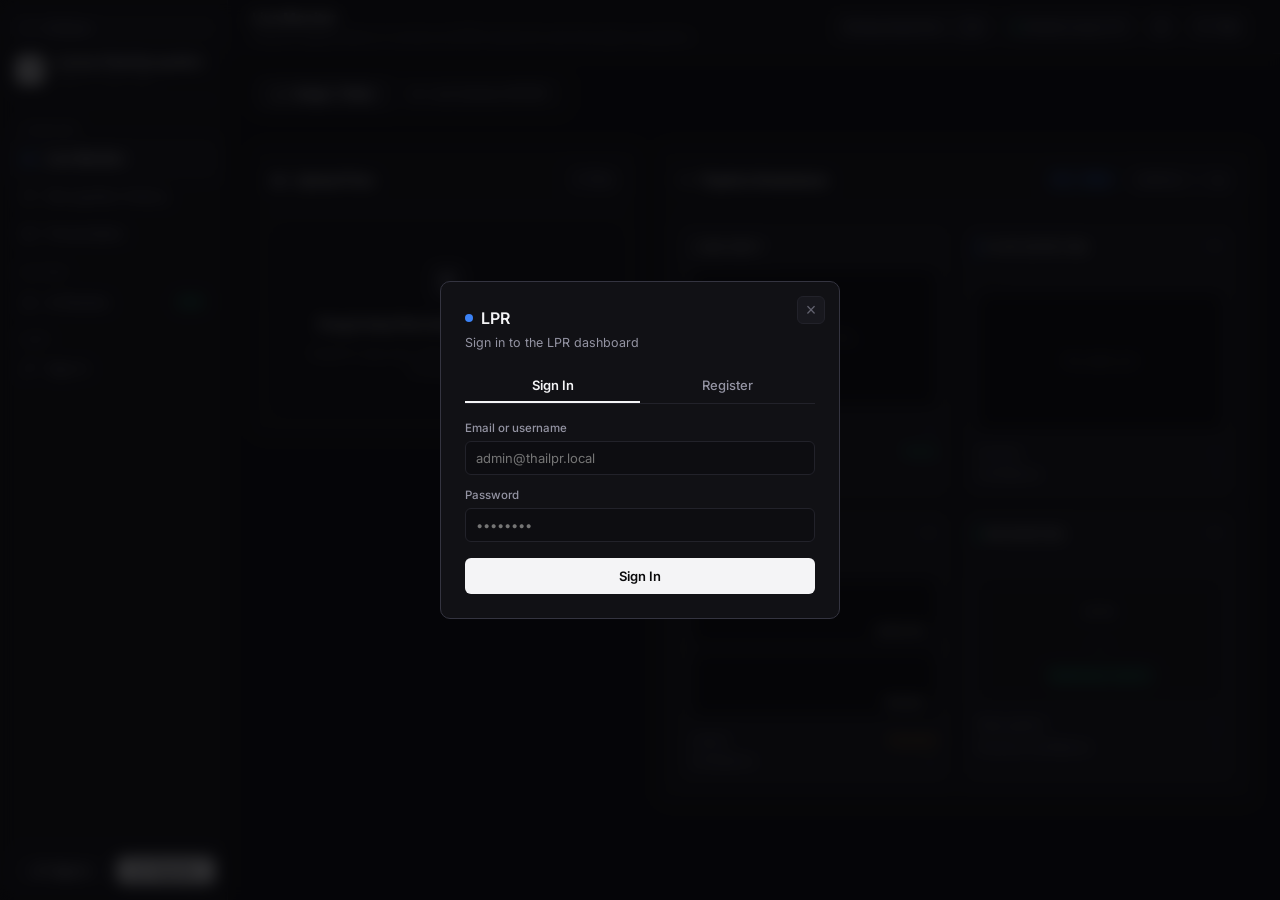
==== commit 00807a29: "feat: add COCO-to-YOLO conversion script and update character crop extraction rules" ====
--- a/static/index.html
+++ b/static/index.html
@@ -1,16 +1,23 @@
 <!DOCTYPE html>
-<html lang="en">
+<html lang="en" data-theme="dark">
 <head>
   <meta charset="UTF-8">
   <meta name="viewport" content="width=device-width, initial-scale=1.0">
   <title>License Plate Recognition | Live Monitor</title>
 
-  <!-- Fonts: Sarabun (Thai+Latin UI) + JetBrains Mono (numbers/code) -->
+  <script>
+    (function () {
+      var t = localStorage.getItem('lpr_theme') || 'dark';
+      document.documentElement.setAttribute('data-theme', t === 'light' ? 'light' : 'dark');
+    })();
+  </script>
+
+  <!-- Fonts: Inter + Sarabun (Thai+Latin UI) + JetBrains Mono (numbers/code) -->
   <link rel="preconnect" href="https://fonts.googleapis.com">
   <link rel="preconnect" href="https://fonts.gstatic.com" crossorigin>
-  <link href="https://fonts.googleapis.com/css2?family=JetBrains+Mono:wght@400;500;600;700&family=Sarabun:wght@400;500;600;700;800&display=swap" rel="stylesheet">
-
-  <link rel="stylesheet" href="/static/css/style.css?v=6">
+  <link href="https://fonts.googleapis.com/css2?family=Inter:wght@400;500;600;700&family=JetBrains+Mono:wght@400;500;600;700&family=Sarabun:wght@400;500;600;700&display=swap" rel="stylesheet">
+
+  <link rel="stylesheet" href="/static/css/style.css?v=7">
 </head>
 <body>
 
@@ -24,10 +31,8 @@
       </button>
 
       <div class="sidebar-brand">
-        <div class="brand-icon">
-          <svg viewBox="0 0 24 24"><path d="M19 4H5c-1.11 0-2 .9-2 2v12c0 1.1.89 2 2 2h14c1.1 0 2-.9 2-2V6c0-1.1-.9-2-2-2zm0 14H5V6h14v12zM7 10h2v5H7zm4-3h2v8h-2zm4 2h2v6h-2z"/></svg>
-        </div>
-        <div>
+        <div class="brand-icon">LPR</div>
+        <div class="brand-text">
           <div class="sidebar-title" data-i18n="app_name">License Plate Recognition</div>
           <div class="sidebar-subtitle" data-i18n="app_sub">Thai &amp; Lao LPR</div>
         </div>
@@ -42,6 +47,10 @@
         <svg fill="none" stroke="currentColor" stroke-width="2" viewBox="0 0 24 24"><path d="M12 8v4l3 3m6-3a9 9 0 11-18 0 9 9 0 0118 0z"/></svg>
         <span data-i18n="nav_history">Recognition History</span>
       </a>
+      <a href="/presentation" target="_blank" class="nav-item">
+        <svg fill="none" stroke="currentColor" stroke-width="2" viewBox="0 0 24 24"><path d="M7 12l3-3 3 3 4-4M8 21l4-4 4 4M3 4h18M4 4h16v12a1 1 0 01-1 1H5a1 1 0 01-1-1V4z"/></svg>
+        <span>Presentation</span>
+      </a>
 
       <div class="sidebar-section" data-i18n="sec_system">System</div>
       <button type="button" class="nav-item" id="navModelsBtn">
@@ -79,6 +88,11 @@
           <button id="modelsPillBtn" class="pill pill-clickable" data-i18n-title="nav_models" title="AI Models">
             <span class="dot"></span>
             <span><span data-i18n="models_ready">Models ready</span> <span class="mono" id="modelsLoadedText">9/9</span></span>
+          </button>
+
+          <button type="button" id="themeToggleBtn" class="theme-toggle-btn" title="Toggle Dark / Light Mode" aria-label="Toggle Dark / Light Mode">
+            <svg class="theme-icon-sun" viewBox="0 0 24 24" fill="none" stroke="currentColor" stroke-width="2" stroke-linecap="round" stroke-linejoin="round"><circle cx="12" cy="12" r="5"/><line x1="12" y1="1" x2="12" y2="3"/><line x1="12" y1="21" x2="12" y2="23"/><line x1="4.22" y1="4.22" x2="5.64" y2="5.64"/><line x1="18.36" y1="18.36" x2="19.78" y2="19.78"/><line x1="1" y1="12" x2="3" y2="12"/><line x1="21" y1="12" x2="23" y2="12"/><line x1="4.22" y1="19.78" x2="5.64" y2="18.36"/><line x1="18.36" y1="5.64" x2="19.78" y2="4.22"/></svg>
+            <svg class="theme-icon-moon" viewBox="0 0 24 24" fill="none" stroke="currentColor" stroke-width="2" stroke-linecap="round" stroke-linejoin="round"><path d="M21 12.79A9 9 0 1 1 11.21 3 7 7 0 0 0 21 12.79z"/></svg>
           </button>
 
           <div data-lpr-lang></div>
@@ -222,7 +236,7 @@
                   <span data-i18n="pipe_title">Pipeline Breakdown</span>
                 </h2>
                 <div style="display: flex; gap: 8px; align-items: center;">
-                  <span class="badge-country thai" id="badgeCountry">🇹🇭 <span data-i18n="country_th">Thai</span></span>
+                  <span class="badge-country thai" id="badgeCountry">TH · <span data-i18n="country_th">Thai</span></span>
                   <div class="pill" id="totalLatencyPill"><span data-i18n="pipe_latency">Latency:</span> <span class="mono">-- ms</span></div>
                 </div>
               </div>
@@ -241,7 +255,7 @@
                       <div class="empty-state" id="cropRawPlaceholder" style="padding: 16px; font-size: 12.5px;" data-i18n="waiting_file">Waiting for file...</div>
                     </div>
                     <div class="stage-footer">
-                      <div class="stage-meta-row"><span data-i18n="meta_resolution">Resolution</span><span id="metaRes">--</span></div>
+                      <div class="stage-meta-row"><span data-i18n="meta_resolution">Resolution</span><span id="metaRes" class="mono">--</span></div>
                       <div class="stage-meta-row"><span data-i18n="meta_status">Status</span><span id="metaStatus" style="color: var(--accent-green);" data-i18n="ready_status">Ready</span></div>
                     </div>
                   </div>
@@ -260,8 +274,8 @@
                       <div class="empty-state" id="cropM1Placeholder" style="padding: 16px; font-size: 12.5px;" data-i18n="no_plate_yet">No plate yet</div>
                     </div>
                     <div class="stage-footer">
-                      <div class="stage-meta-row"><span data-i18n="meta_country">Country</span><span id="countryMeta" style="color: var(--accent);">--</span></div>
-                      <div class="stage-meta-row"><span data-i18n="meta_confidence">Confidence</span><span id="confPlate">--</span></div>
+                      <div class="stage-meta-row"><span data-i18n="meta_country">Country</span><span id="countryMeta" class="mono" style="color: var(--accent);">--</span></div>
+                      <div class="stage-meta-row"><span data-i18n="meta_confidence">Confidence</span><span id="confPlate" class="mono">--</span></div>
                     </div>
                   </div>
 
@@ -286,7 +300,7 @@
                     </div>
                     <div class="stage-footer">
                       <div class="stage-meta-row"><span data-i18n="meta_layout">Layout</span><span id="layoutMeta" style="font-size: 11px; color: var(--accent-amber);" data-i18n="layout_std">Standard</span></div>
-                      <div class="stage-meta-row"><span data-i18n="meta_confidence">Confidence</span><span id="confCharProv">--</span></div>
+                      <div class="stage-meta-row"><span data-i18n="meta_confidence">Confidence</span><span id="confCharProv" class="mono">--</span></div>
                     </div>
                   </div>
 
@@ -305,10 +319,10 @@
                       <div class="result-province-text" id="resultProvince">--</div>
                       <span class="result-format-badge" id="resultBadge" data-i18n="res_wait">Awaiting result</span>
 
-                      <div class="dlt-truck-pill" id="dltTruckContainer" style="display: none; margin-top: 6px; padding: 4px 10px; border-radius: 6px; font-size: 11px; font-weight: 600; background: rgba(234, 179, 8, 0.15); border: 1px solid rgba(234, 179, 8, 0.4); color: #facc15; gap: 6px; align-items: center; justify-content: center;">
-                        <span style="font-size: 10px; opacity: 0.85;" data-i18n="dlt_label">DLT truck code:</span>
-                        <span id="dltTruckCode">--</span>
-                        <span style="opacity: 0.6; font-size: 10px;">•</span>
+                      <div class="dlt-truck-pill" id="dltTruckContainer" style="display: none;">
+                        <span data-i18n="dlt_label">DLT truck code:</span>
+                        <span id="dltTruckCode" class="mono">--</span>
+                        <span>•</span>
                         <span id="dltTruckProvince">--</span>
                       </div>
 
@@ -320,8 +334,8 @@
                     </div>
 
                     <div class="stage-footer">
-                      <div class="stage-meta-row"><span data-i18n="meta_pattern">Plate pattern</span><span id="patternText" style="color: var(--accent);">--</span></div>
-                      <div class="stage-meta-row"><span data-i18n="meta_provconf">Province confidence</span><span id="confProvProb">--</span></div>
+                      <div class="stage-meta-row"><span data-i18n="meta_pattern">Plate pattern</span><span id="patternText" class="mono" style="color: var(--accent);">--</span></div>
+                      <div class="stage-meta-row"><span data-i18n="meta_provconf">Province confidence</span><span id="confProvProb" class="mono">--</span></div>
                     </div>
                   </div>
 
@@ -331,7 +345,7 @@
                 <div class="debug-drawer" id="debugDrawer">
                   <div class="debug-header">
                     <div class="debug-title">
-                      <svg width="18" height="18" fill="currentColor" viewBox="0 0 24 24"><path d="M20 8h-2.81c-.45-.78-1.07-1.45-1.82-1.96L17 4.41 15.59 3l-2.17 2.17C12.96 5.06 12.49 5 12 5c-.49 0-.96.06-1.41.17L8.41 3 7 4.41l1.62 1.63C7.88 6.55 7.26 7.22 6.81 8H4v2h2.09c-.05.33-.09.66-.09 1v1H4v2h2v1c0 .34.04.67.09 1H4v2h2.81c1.04 1.79 2.97 3 5.19 3s4.15-1.21 5.19-3H20v-2h-2.09c.05-.33.09-.66.09-1v-1h2v-2h-2v-1c0-.34-.04-.67-.09-1H20V8zm-6 8h-4v-2h4v2zm0-4h-4v-2h4v2z"/></svg>
+                      <svg width="16" height="16" fill="currentColor" viewBox="0 0 24 24"><path d="M20 8h-2.81c-.45-.78-1.07-1.45-1.82-1.96L17 4.41 15.59 3l-2.17 2.17C12.96 5.06 12.49 5 12 5c-.49 0-.96.06-1.41.17L8.41 3 7 4.41l1.62 1.63C7.88 6.55 7.26 7.22 6.81 8H4v2h2.09c-.05.33-.09.66-.09 1v1H4v2h2v1c0 .34.04.67.09 1H4v2h2.81c1.04 1.79 2.97 3 5.19 3s4.15-1.21 5.19-3H20v-2h-2.09c.05-.33.09-.66.09-1v-1h2v-2h-2v-1c0-.34-.04-.67-.09-1H20V8zm-6 8h-4v-2h4v2zm0-4h-4v-2h4v2z"/></svg>
                       <span data-i18n="dbg_title">Pipeline Inspection (Debug Mode)</span>
                     </div>
                     <span class="pill" data-i18n="dbg_fordev">Developer tool</span>
@@ -381,12 +395,12 @@
       <div class="auth-modal-header" style="text-align: left; display: flex; justify-content: space-between; align-items: flex-start; margin-bottom: 1rem;">
         <div>
           <div style="display: flex; align-items: center; gap: 8px;">
-            <span class="dot" style="width: 8px; height: 8px; border-radius: 50%; background: var(--accent-green); box-shadow: 0 0 8px var(--accent-green);"></span>
-            <h3 style="margin: 0; font-size: 1.1rem; color: #f8fafc;" data-i18n="mm_title">Active AI Models</h3>
-          </div>
-          <div style="font-size: 0.8rem; color: var(--text-muted); margin-top: 4px;" data-i18n="mm_sub">Thai &amp; Lao plate recognition in 4 pipeline stages</div>
-        </div>
-        <button id="closeModelsModalBtn" class="auth-modal-close" style="position: static; padding: 2px 6px;">&times;</button>
+            <span class="dot" style="width: 7px; height: 7px; border-radius: 50%; background: var(--emerald);"></span>
+            <h3 style="margin: 0; font-size: 1.05rem; color: var(--text-primary);" data-i18n="mm_title">Active AI Models</h3>
+          </div>
+          <div style="font-size: 0.78rem; color: var(--text-muted); margin-top: 3px;" data-i18n="mm_sub">Thai &amp; Lao plate recognition in 4 pipeline stages</div>
+        </div>
+        <button id="closeModelsModalBtn" class="auth-modal-close" style="position: static;">&times;</button>
       </div>
 
       <div class="models-list" id="modelsModalList">
@@ -495,17 +509,17 @@
         </div>
       </div>
 
-      <div style="display: flex; justify-content: space-between; align-items: center; margin-top: 1.2rem; padding-top: 1rem; border-top: 1px solid rgba(255, 255, 255, 0.08);">
-        <div id="mDeviceTag" class="mono" style="font-size: 0.78rem; color: var(--accent);">--</div>
-        <button id="modalDismissBtn" class="btn-secondary" style="padding: 6px 16px; font-size: 0.82rem;" data-i18n="mm_close">Close</button>
+      <div style="display: flex; justify-content: space-between; align-items: center; margin-top: 1rem; padding-top: 0.85rem; border-top: 1px solid var(--border-subtle);">
+        <div id="mDeviceTag" class="mono" style="font-size: 0.76rem; color: var(--text-secondary);">--</div>
+        <button id="modalDismissBtn" class="btn-secondary" style="padding: 6px 14px; font-size: 0.8rem;" data-i18n="mm_close">Close</button>
       </div>
     </div>
   </div>
 
   <!-- Client scripts -->
-  <script src="/static/js/i18n.js?v=2"></script>
-  <script src="/static/js/viewer.js?v=1"></script>
-  <script src="/static/js/auth.js?v=3"></script>
-  <script src="/static/js/app.js?v=10"></script>
+  <script src="/static/js/i18n.js?v=3"></script>
+  <script src="/static/js/viewer.js?v=2"></script>
+  <script src="/static/js/auth.js?v=4"></script>
+  <script src="/static/js/app.js?v=11"></script>
 </body>
 </html>
--- a/static/css/style.css
+++ b/static/css/style.css
@@ -1,51 +1,105 @@
-/* static/css/style.css — Thai & Lao LPR Production Dashboard */
-
-:root {
-  --bg-base: #0b0f1a;
-  --bg-surface: #111827;
-  --bg-card: rgba(17, 24, 39, 0.8);
-  --bg-card-hover: rgba(30, 41, 59, 0.9);
-  --bg-glass: rgba(255, 255, 255, 0.04);
-
-  --border-subtle: rgba(148, 163, 184, 0.14);
-  --border-glow: rgba(14, 165, 233, 0.4);
-  --border-active: #0ea5e9;
-
-  /* Brand / interactive — single blue family (production-safe on dark bg) */
-  --accent: #38bdf8;
-  --accent-strong: #0ea5e9;
-  --accent-dim: rgba(56, 189, 248, 0.12);
-  --accent-cyan: #38bdf8;            /* legacy alias */
-  --accent-cyan-dim: rgba(56, 189, 248, 0.12);
-
-  /* Status — reserved for state only */
-  --accent-green: #10b981;
-  --accent-green-dim: rgba(16, 185, 129, 0.14);
-  --accent-amber: #f59e0b;
-  --accent-amber-dim: rgba(245, 158, 11, 0.14);
-  --accent-red: #ef4444;
-  --accent-red-dim: rgba(239, 68, 68, 0.14);
-  --accent-purple: #a78bfa;          /* analytics accent */
-  --accent-purple-dim: rgba(167, 139, 250, 0.14);
-
-  --text-primary: #f1f5f9;
-  --text-secondary: #a6b3c4;
-  --text-muted: #7c8aa0;
-
-  /* Sarabun = highly readable Thai + Latin UI font */
-  --font-sans: 'Sarabun', 'Noto Sans Thai', -apple-system, BlinkMacSystemFont, 'Segoe UI', Roboto, sans-serif;
-  --font-mono: 'JetBrains Mono', 'SFMono-Regular', Consolas, monospace;
-
-  --radius-sm: 8px;
-  --radius-md: 12px;
-  --radius-lg: 16px;
-  --radius-full: 9999px;
-
-  --shadow-card: 0 10px 30px -12px rgba(0, 0, 0, 0.55);
-  --transition: all 0.2s cubic-bezier(0.4, 0, 0.2, 1);
-
-  --header-h: 60px;
-  --sidebar-w: 236px;
+/* ==========================================================================
+   Thai & Lao LPR — Executive Engineering Workbench Stylesheet
+   Aesthetic Direction: High-Craft Industrial Telemetry (Linear / Vercel / Raycast)
+   Dual-Theme Architecture: Carbon Dark (default) & Swiss Paper Light
+   ========================================================================== */
+
+:root,
+html[data-theme="dark"] {
+  --bg-canvas: #0a0a0c;
+  --bg-surface: #111115;
+  --bg-elevated: #18181e;
+  --bg-input: #0d0d11;
+  --bg-preview: #070709;
+  --bg-topbar: rgba(17, 17, 21, 0.88);
+  --bg-backdrop: rgba(5, 5, 8, 0.82);
+
+  --border-subtle: #22222a;
+  --border-strong: #343440;
+
+  --text-primary: #f4f4f6;
+  --text-secondary: #9494a3;
+  --text-muted: #636370;
+
+  --accent-signal: #3b82f6;
+  --accent-signal-dim: rgba(59, 130, 246, 0.14);
+  --emerald: #10b981;
+  --emerald-dim: rgba(16, 185, 129, 0.14);
+  --amber: #f59e0b;
+  --amber-dim: rgba(245, 158, 11, 0.14);
+  --danger: #ef4444;
+  --danger-dim: rgba(239, 68, 68, 0.14);
+  --purple: #8b5cf6;
+  --purple-dim: rgba(139, 92, 246, 0.14);
+
+  --btn-primary-bg: #f4f4f6;
+  --btn-primary-fg: #0a0a0c;
+  --btn-primary-hover: #dcdce2;
+
+  /* Legacy alias mappings for JS compatibility */
+  --bg-base: var(--bg-canvas);
+  --bg-card: var(--bg-surface);
+  --bg-glass: var(--bg-elevated);
+  --accent: var(--accent-signal);
+  --accent-strong: var(--accent-signal);
+  --accent-dim: var(--accent-signal-dim);
+  --accent-cyan: var(--accent-signal);
+  --accent-cyan-dim: var(--accent-signal-dim);
+  --accent-green: var(--emerald);
+  --accent-green-dim: var(--emerald-dim);
+  --accent-amber: var(--amber);
+  --accent-amber-dim: var(--amber-dim);
+  --accent-red: var(--danger);
+  --accent-red-dim: var(--danger-dim);
+  --accent-purple: var(--purple);
+  --accent-purple-dim: var(--purple-dim);
+  --border-glow: var(--border-strong);
+  --shadow-card: 0 1px 2px rgba(0, 0, 0, 0.35);
+
+  --sidebar-w: 228px;
+  --header-h: 54px;
+  --radius-sm: 6px;
+  --radius-md: 8px;
+  --radius-lg: 10px;
+  --radius-full: 6px;
+
+  --font-sans: 'Inter', 'Sarabun', -apple-system, BlinkMacSystemFont, "Segoe UI", sans-serif;
+  --font-mono: 'JetBrains Mono', ui-monospace, SFMono-Regular, Menlo, monospace;
+  --transition: all 0.15s cubic-bezier(0.16, 1, 0.3, 1);
+}
+
+html[data-theme="light"] {
+  --bg-canvas: #f7f7f8;
+  --bg-surface: #ffffff;
+  --bg-elevated: #f1f1f4;
+  --bg-input: #ffffff;
+  --bg-preview: #141418;
+  --bg-topbar: rgba(255, 255, 255, 0.9);
+  --bg-backdrop: rgba(17, 17, 21, 0.55);
+
+  --border-subtle: #e4e4e9;
+  --border-strong: #cacad4;
+
+  --text-primary: #111115;
+  --text-secondary: #5a5a66;
+  --text-muted: #868694;
+
+  --accent-signal: #2563eb;
+  --accent-signal-dim: rgba(37, 99, 235, 0.10);
+  --emerald: #059669;
+  --emerald-dim: rgba(5, 150, 105, 0.10);
+  --amber: #d97706;
+  --amber-dim: rgba(217, 119, 6, 0.10);
+  --danger: #dc2626;
+  --danger-dim: rgba(220, 38, 38, 0.10);
+  --purple: #7c3aed;
+  --purple-dim: rgba(124, 58, 237, 0.10);
+
+  --btn-primary-bg: #111115;
+  --btn-primary-fg: #ffffff;
+  --btn-primary-hover: #27272f;
+
+  --shadow-card: 0 1px 2px rgba(0, 0, 0, 0.04);
 }
 
 * {
@@ -54,149 +108,219 @@
   padding: 0;
 }
 
-html { color-scheme: dark; }
-
+html,
 body {
+  background-color: var(--bg-canvas);
+  color: var(--text-primary);
   font-family: var(--font-sans);
-  font-size: 15px;
-  background-color: var(--bg-base);
-  color: var(--text-primary);
+  font-size: 13.5px;
+  line-height: 1.5;
   min-height: 100vh;
-  line-height: 1.55;
-  background-image:
-    radial-gradient(circle at 12% 0%, rgba(14, 165, 233, 0.05) 0%, transparent 45%),
-    radial-gradient(circle at 90% 100%, rgba(167, 139, 250, 0.04) 0%, transparent 45%);
-  background-attachment: fixed;
   overflow-x: hidden;
-}
-
-/* Thai text renders taller — give every Thai string breathing room */
-:lang(th), .th-text { line-height: 1.7; }
-
-/* ============================================================ */
-/* APP SHELL: Sidebar + Top bar (both pages)                     */
-/* ============================================================ */
-.app-shell { display: flex; min-height: 100vh; }
+  -webkit-font-smoothing: antialiased;
+  -moz-osx-font-smoothing: grayscale;
+  transition: background-color 0.15s ease, color 0.15s ease;
+}
+
+.mono,
+.stage-time,
+.hist-mono {
+  font-family: var(--font-mono);
+  font-variant-numeric: tabular-nums;
+}
+
+/* ============================================================
+   App Shell: Left Sidebar + Right Content Area
+   ============================================================ */
+.app-shell {
+  display: flex;
+  min-height: 100vh;
+}
 
 .sidebar {
+  width: var(--sidebar-w);
+  flex-shrink: 0;
+  background: var(--bg-surface);
+  border-right: 1px solid var(--border-subtle);
+  display: flex;
+  flex-direction: column;
+  padding: 14px 10px;
   position: fixed;
-  inset: 0 auto 0 0;
-  width: var(--sidebar-w);
-  background: rgba(10, 14, 24, 0.96);
-  border-right: 1px solid var(--border-subtle);
-  display: flex;
-  flex-direction: column;
+  top: 0;
+  left: 0;
+  bottom: 0;
   z-index: 200;
-  padding: 14px 12px;
-  gap: 6px;
-  transition: width 0.22s ease;
-  overflow: hidden;
-}
-
-/* Collapsed sidebar: icon rail — labels, sections and footer are hidden,
-   only brand icon + nav icons remain visible. Toggle button stays. */
-.sidebar.sidebar-collapsed { width: 62px; padding: 14px 9px; }
-
-.sidebar.sidebar-collapsed .sidebar-title,
-.sidebar.sidebar-collapsed .sidebar-subtitle,
+  transition: width 0.2s cubic-bezier(0.16, 1, 0.3, 1), padding 0.2s ease, background-color 0.15s ease;
+  overflow-x: hidden;
+}
+
+.sidebar.sidebar-collapsed {
+  width: 60px;
+  padding: 14px 8px;
+}
+
+.sidebar.sidebar-collapsed .brand-text,
+.sidebar.sidebar-collapsed .sidebar-brand > div:not(.brand-icon),
+.sidebar.sidebar-collapsed .nav-section-label,
 .sidebar.sidebar-collapsed .sidebar-section,
-.sidebar.sidebar-collapsed .nav-item span:not(.nav-badge),
-.sidebar.sidebar-collapsed .sidebar-footer { display: none; }
-
-.sidebar.sidebar-collapsed .sidebar-brand { justify-content: center; padding: 6px 0 14px; }
-.sidebar.sidebar-collapsed .nav-item { justify-content: center; padding: 10px 0; gap: 0; }
-.sidebar.sidebar-collapsed .nav-item .nav-badge {
-  position: absolute;
-  top: 3px; right: 4px;
-  margin-left: 0;
-  font-size: 8px;
-  padding: 0 4px;
-}
-.sidebar.sidebar-collapsed .sidebar-toggle { justify-content: center; }
-.sidebar.sidebar-collapsed .sidebar-toggle .toggle-chevron { transform: rotate(180deg); }
-
+.sidebar.sidebar-collapsed .nav-item .nav-label,
+.sidebar.sidebar-collapsed .nav-item > span:not(.nav-badge),
+.sidebar.sidebar-collapsed .nav-item .nav-badge,
+.sidebar.sidebar-collapsed .sidebar-footer .auth-user-info,
+.sidebar.sidebar-collapsed .sidebar-footer .auth-logout-btn,
+.sidebar.sidebar-collapsed .sidebar-toggle-btn .toggle-label,
+.sidebar.sidebar-collapsed .sidebar-toggle .toggle-label {
+  display: none;
+}
+
+.sidebar.sidebar-collapsed .sidebar-brand {
+  justify-content: center;
+  padding: 4px 0 12px;
+}
+
+.sidebar.sidebar-collapsed .nav-item {
+  justify-content: center;
+  padding: 9px 0;
+}
+
+.sidebar.sidebar-collapsed .sidebar-footer .auth-profile-badge {
+  justify-content: center;
+  padding: 4px;
+}
+
+.sidebar.sidebar-collapsed .sidebar-toggle-btn svg,
+.sidebar.sidebar-collapsed .sidebar-toggle svg {
+  transform: rotate(180deg);
+}
+
+.sidebar-toggle-btn,
 .sidebar-toggle {
   display: flex;
   align-items: center;
-  justify-content: flex-start;
   gap: 8px;
   width: 100%;
-  padding: 7px 10px;
-  margin-bottom: 2px;
-  background: none;
-  border: 1px solid transparent;
-  border-radius: var(--radius-md);
-  color: var(--text-muted);
+  padding: 6px 10px;
+  margin-bottom: 10px;
+  border-radius: var(--radius-sm);
+  border: 1px solid var(--border-subtle);
+  background: var(--bg-elevated);
+  color: var(--text-secondary);
+  font-size: 11.5px;
+  font-weight: 500;
   font-family: var(--font-sans);
+  cursor: pointer;
+  transition: var(--transition);
+}
+
+.sidebar-toggle-btn:hover,
+.sidebar-toggle:hover {
+  color: var(--text-primary);
+  border-color: var(--border-strong);
+}
+
+.sidebar-toggle-btn svg,
+.sidebar-toggle svg {
+  width: 14px;
+  height: 14px;
+  flex-shrink: 0;
+  transition: transform 0.2s ease;
+}
+
+.sidebar.sidebar-collapsed .sidebar-toggle-btn,
+.sidebar.sidebar-collapsed .sidebar-toggle {
+  justify-content: center;
+  padding: 6px 0;
+}
+
+.sidebar-brand {
+  display: flex;
+  align-items: center;
+  gap: 10px;
+  padding: 2px 6px 14px;
+  border-bottom: 1px solid var(--border-subtle);
+  margin-bottom: 8px;
+  text-decoration: none;
+  color: inherit;
+}
+
+.brand-icon {
+  width: 28px;
+  height: 28px;
+  border-radius: var(--radius-sm);
+  background: var(--text-primary);
+  color: var(--bg-canvas);
+  display: flex;
+  align-items: center;
+  justify-content: center;
+  font-weight: 700;
   font-size: 12px;
-  font-weight: 600;
-  cursor: pointer;
-  transition: var(--transition);
-  white-space: nowrap;
-}
-
-.sidebar-toggle:hover { color: var(--text-primary); background: rgba(148, 163, 184, 0.08); }
-
-.sidebar-toggle .toggle-chevron { transition: transform 0.22s ease; flex-shrink: 0; }
-.sidebar-toggle .toggle-label { flex: 1; text-align: left; }
-
-.sidebar.sidebar-collapsed .sidebar-toggle .toggle-label { display: none; }
-
-.sidebar-brand {
-  display: flex;
-  align-items: center;
-  gap: 10px;
-  padding: 6px 8px 14px;
-  position: relative;
+  font-family: var(--font-mono);
+  letter-spacing: -0.03em;
+  flex-shrink: 0;
+}
+
+.brand-icon svg {
+  width: 15px;
+  height: 15px;
+  fill: currentColor;
+}
+
+.brand-text {
   min-width: 0;
 }
 
-.sidebar-brand .brand-icon {
-  width: 38px; height: 38px;
-  background: linear-gradient(135deg, #0ea5e9, #6366f1);
-  border-radius: 10px;
-  display: flex; align-items: center; justify-content: center;
-  flex-shrink: 0;
-}
-
-.sidebar-brand .brand-icon svg { width: 21px; height: 21px; fill: #fff; }
-
+.brand-title,
 .sidebar-title {
-  font-size: 15px;
-  font-weight: 700;
-  letter-spacing: 0.2px;
-  color: var(--text-primary);
-  white-space: nowrap;
-}
-
+  font-size: 12.5px;
+  font-weight: 600;
+  letter-spacing: -0.01em;
+  color: var(--text-primary);
+  line-height: 1.25;
+  white-space: nowrap;
+  overflow: hidden;
+  text-overflow: ellipsis;
+}
+
+.brand-subtitle,
 .sidebar-subtitle {
   font-size: 11px;
   color: var(--text-muted);
-  white-space: nowrap;
-}
-
+  font-family: var(--font-mono);
+  white-space: nowrap;
+  overflow: hidden;
+  text-overflow: ellipsis;
+}
+
+.sidebar-nav {
+  display: flex;
+  flex-direction: column;
+  gap: 2px;
+  flex: 1;
+}
+
+.nav-section-label,
 .sidebar-section {
-  font-size: 10.5px;
-  font-weight: 700;
+  font-size: 10px;
+  font-weight: 600;
   text-transform: uppercase;
-  letter-spacing: 1px;
+  letter-spacing: 0.06em;
   color: var(--text-muted);
-  padding: 14px 10px 4px;
+  padding: 12px 10px 4px;
 }
 
 .nav-item {
   display: flex;
   align-items: center;
   gap: 10px;
-  padding: 9px 12px;
-  border-radius: var(--radius-md);
+  padding: 8px 10px;
+  border-radius: var(--radius-sm);
   color: var(--text-secondary);
   text-decoration: none;
-  font-size: 14px;
+  font-size: 13px;
   font-weight: 500;
+  border: 1px solid transparent;
+  background: transparent;
   cursor: pointer;
-  border: 1px solid transparent;
-  background: none;
   width: 100%;
   font-family: var(--font-sans);
   text-align: left;
@@ -204,74 +328,117 @@
   transition: var(--transition);
 }
 
-.nav-item svg { width: 17px; height: 17px; flex-shrink: 0; opacity: 0.85; }
-
-.nav-item:hover { color: var(--text-primary); background: rgba(148, 163, 184, 0.08); }
+.nav-item svg {
+  width: 16px;
+  height: 16px;
+  flex-shrink: 0;
+  opacity: 0.8;
+}
+
+.nav-item:hover {
+  color: var(--text-primary);
+  background: var(--bg-elevated);
+}
 
 .nav-item.active {
-  color: #fff;
-  background: linear-gradient(90deg, rgba(14, 165, 233, 0.22), rgba(99, 102, 241, 0.14));
-  border-color: rgba(56, 189, 248, 0.35);
+  color: var(--text-primary);
+  background: var(--bg-elevated);
+  border-color: var(--border-strong);
+  font-weight: 600;
+}
+
+.nav-item.active svg {
+  opacity: 1;
+  color: var(--accent-signal);
 }
 
 .nav-item .nav-badge {
   margin-left: auto;
   font-size: 10.5px;
-  font-weight: 700;
-  font-family: var(--font-mono);
-  padding: 1px 7px;
-  border-radius: var(--radius-full);
-  background: var(--accent-green-dim);
-  color: #34d399;
-  border: 1px solid rgba(16, 185, 129, 0.3);
+  font-weight: 600;
+  font-family: var(--font-mono);
+  font-variant-numeric: tabular-nums;
+  padding: 1px 6px;
+  border-radius: 4px;
+  background: var(--emerald-dim);
+  color: var(--emerald);
+  border: 1px solid transparent;
   white-space: nowrap;
 }
 
 .sidebar-footer {
   margin-top: auto;
-  padding: 10px 4px 4px;
+  padding: 10px 2px 2px;
   border-top: 1px solid var(--border-subtle);
   max-width: 100%;
   overflow: hidden;
 }
 
-.sidebar-footer .auth-user-container { min-width: 0; width: 100%; }
-
-.sidebar-footer .auth-profile-badge { flex-wrap: nowrap; max-width: 100%; padding-right: 5px; }
-
-/* Sidebar footer: keep it compact — settings lives in the nav above */
+.sidebar-footer .auth-user-container {
+  min-width: 0;
+  width: 100%;
+}
+
+.sidebar-footer .auth-profile-badge {
+  flex-wrap: nowrap;
+  max-width: 100%;
+  width: 100%;
+  padding-right: 6px;
+}
+
 .sidebar-footer .auth-icon-btn,
-.sidebar-footer .auth-role-pill { display: none; }
-
-.sidebar-footer .auth-name-text { flex: 1; min-width: 0; }
-
-.sidebar-footer .auth-guest-actions { flex-wrap: wrap; }
-.sidebar-footer .auth-nav-btn { font-size: 0.76rem; padding: 5px 10px; }
-
-.sidebar-user { display: flex; align-items: center; gap: 10px; padding: 4px 2px 10px; }
-
-.sidebar-footer .auth-name-text { font-size: 12.5px; max-width: 64px; }
-
-.sidebar-footer .auth-logout-btn { white-space: nowrap; padding: 3px 7px; }
-
-.sidebar-footer .auth-profile-badge { max-width: 100%; }
-
-/* Legacy brand block (kept for compatibility) */
+.sidebar-footer .auth-role-pill {
+  display: none;
+}
+
+.sidebar-footer .auth-name-text {
+  flex: 1;
+  min-width: 0;
+  font-size: 12px;
+}
+
+.sidebar-footer .auth-guest-actions {
+  flex-wrap: wrap;
+  width: 100%;
+}
+
+.sidebar-footer .auth-nav-btn {
+  font-size: 12px;
+  padding: 5px 10px;
+  flex: 1;
+  justify-content: center;
+}
+
+.sidebar-user {
+  display: flex;
+  align-items: center;
+  gap: 8px;
+  padding: 4px 2px 8px;
+}
+
+.sidebar-footer .auth-logout-btn {
+  white-space: nowrap;
+  padding: 3px 7px;
+  margin-left: auto;
+}
+
 .app-header {
   display: none;
 }
 
-/* Main content area beside the sidebar */
+/* Main Content Area */
 .content-area {
   flex: 1;
   margin-left: var(--sidebar-w);
   display: flex;
   flex-direction: column;
   min-width: 0;
-  transition: margin-left 0.22s ease;
-}
-
-.app-shell.sidebar-is-collapsed .content-area { margin-left: 62px; }
+  transition: margin-left 0.2s cubic-bezier(0.16, 1, 0.3, 1);
+}
+
+.app-shell.sidebar-is-collapsed .content-area {
+  margin-left: 60px;
+}
 
 .topbar {
   height: var(--header-h);
@@ -280,8 +447,9 @@
   justify-content: space-between;
   gap: 16px;
   padding: 0 24px;
-  background: rgba(11, 15, 26, 0.92);
-  backdrop-filter: blur(14px);
+  background: var(--bg-topbar);
+  backdrop-filter: blur(12px);
+  -webkit-backdrop-filter: blur(12px);
   border-bottom: 1px solid var(--border-subtle);
   position: sticky;
   top: 0;
@@ -289,89 +457,161 @@
 }
 
 .topbar-title {
-  font-size: 16px;
-  font-weight: 700;
-  letter-spacing: -0.2px;
-  white-space: nowrap;
-}
-
-.topbar-sub { font-size: 12px; color: var(--text-muted); margin-top: -2px; }
-
-.topbar-controls { display: flex; align-items: center; gap: 12px; flex-wrap: wrap; justify-content: flex-end; }
-
-.page-body { padding: 22px 24px 40px; }
-
-/* ============================================================ */
-/* Layout: mode tabs + dashboard grid                            */
-/* ============================================================ */
+  font-size: 14px;
+  font-weight: 600;
+  letter-spacing: -0.01em;
+  color: var(--text-primary);
+  white-space: nowrap;
+}
+
+.topbar-sub {
+  font-size: 11.5px;
+  color: var(--text-muted);
+  margin-top: 1px;
+}
+
+.topbar-controls {
+  display: flex;
+  align-items: center;
+  gap: 8px;
+  flex-wrap: wrap;
+  justify-content: flex-end;
+}
+
+/* Theme Toggle Button (Executive Command Bar) */
+.theme-toggle-btn {
+  width: 32px;
+  height: 32px;
+  border-radius: var(--radius-sm);
+  border: 1px solid var(--border-subtle);
+  background: var(--bg-elevated);
+  color: var(--text-secondary);
+  display: inline-flex;
+  align-items: center;
+  justify-content: center;
+  cursor: pointer;
+  transition: var(--transition);
+  flex-shrink: 0;
+}
+
+.theme-toggle-btn:hover {
+  color: var(--text-primary);
+  border-color: var(--border-strong);
+}
+
+.theme-toggle-btn svg {
+  width: 15px;
+  height: 15px;
+}
+
+html[data-theme="dark"] .theme-icon-moon {
+  display: none;
+}
+
+html[data-theme="light"] .theme-icon-sun {
+  display: none;
+}
+
+.page-body {
+  padding: 20px 24px 40px;
+}
+
+/* ============================================================
+   Mode Tabs & Dashboard Grid
+   ============================================================ */
 .mode-tabs {
-  display: flex;
-  gap: 6px;
+  display: inline-flex;
+  gap: 4px;
   background: var(--bg-surface);
-  padding: 5px;
-  border-radius: var(--radius-lg);
+  padding: 4px;
+  border-radius: var(--radius-md);
   border: 1px solid var(--border-subtle);
   width: fit-content;
-  margin: 0 0 18px;
+  margin: 0 0 16px;
 }
 
 .tab-btn {
   background: transparent;
-  border: none;
-  color: var(--text-secondary);
-  padding: 9px 18px;
-  border-radius: var(--radius-md);
+  border: 1px solid transparent;
+  color: var(--text-secondary);
+  padding: 6px 14px;
+  border-radius: var(--radius-sm);
   font-family: var(--font-sans);
-  font-size: 13.5px;
-  font-weight: 600;
+  font-size: 12.5px;
+  font-weight: 500;
   cursor: pointer;
-  display: flex;
-  align-items: center;
-  gap: 8px;
-  transition: var(--transition);
-  white-space: nowrap;
-}
-
-.tab-btn svg { width: 16px; height: 16px; }
-
-.tab-btn:hover { color: var(--text-primary); background: rgba(148, 163, 184, 0.08); }
+  display: inline-flex;
+  align-items: center;
+  gap: 7px;
+  transition: var(--transition);
+  white-space: nowrap;
+}
+
+.tab-btn svg {
+  width: 14px;
+  height: 14px;
+}
+
+.tab-btn:hover {
+  color: var(--text-primary);
+}
 
 .tab-btn.active {
-  background: var(--accent-dim);
-  color: var(--accent);
-  border: 1px solid rgba(56, 189, 248, 0.35);
+  background: var(--bg-elevated);
+  color: var(--text-primary);
+  border-color: var(--border-strong);
+  font-weight: 600;
 }
 
 .dashboard-grid {
   display: grid;
-  grid-template-columns: 400px minmax(0, 1fr);
-  gap: 18px;
+  grid-template-columns: 390px minmax(0, 1fr);
+  gap: 16px;
   align-items: start;
 }
 
 @media (max-width: 1240px) {
-  .dashboard-grid { grid-template-columns: 1fr; }
-  .sidebar { width: 200px; }
-  .content-area { margin-left: 200px; }
-  .app-shell.sidebar-is-collapsed .content-area { margin-left: 62px; }
-  .sidebar.sidebar-collapsed { width: 62px; }
+  .dashboard-grid {
+    grid-template-columns: 1fr;
+  }
+  .sidebar {
+    width: 200px;
+  }
+  .content-area {
+    margin-left: 200px;
+  }
+  .app-shell.sidebar-is-collapsed .content-area {
+    margin-left: 60px;
+  }
+  .sidebar.sidebar-collapsed {
+    width: 60px;
+  }
 }
 
 @media (max-width: 860px) {
-  .sidebar { display: none; }
-  .content-area, .app-shell.sidebar-is-collapsed .content-area { margin-left: 0; }
-  .topbar { padding: 0 14px; }
-  .page-body { padding: 14px; }
-}
-
-/* Cards */
+  .sidebar {
+    display: none;
+  }
+  .content-area,
+  .app-shell.sidebar-is-collapsed .content-area {
+    margin-left: 0;
+  }
+  .topbar {
+    padding: 0 14px;
+  }
+  .page-body {
+    padding: 14px;
+  }
+}
+
+/* ============================================================
+   Architectural Cards & Pills
+   ============================================================ */
 .glass-card {
-  background: var(--bg-card);
+  background: var(--bg-surface);
   border: 1px solid var(--border-subtle);
   border-radius: var(--radius-lg);
-  backdrop-filter: blur(16px);
-  padding: 20px;
-  box-shadow: var(--shadow-card);
+  padding: 18px;
 }
 
 .card-header {
@@ -379,107 +619,101 @@
   justify-content: space-between;
   align-items: center;
   gap: 12px;
-  margin-bottom: 16px;
+  margin-bottom: 14px;
+  padding-bottom: 12px;
+  border-bottom: 1px solid var(--border-subtle);
 }
 
 .card-title {
-  font-size: 15px;
-  font-weight: 700;
-  letter-spacing: -0.2px;
-  display: flex;
-  align-items: center;
-  gap: 9px;
-  color: var(--text-primary);
-}
-
-.card-title svg { width: 18px; height: 18px; color: var(--accent); flex-shrink: 0; }
-
-/* Pills / badges — mono only for numerals, sans for labels */
+  font-size: 13.5px;
+  font-weight: 600;
+  letter-spacing: -0.01em;
+  display: flex;
+  align-items: center;
+  gap: 8px;
+  color: var(--text-primary);
+}
+
+.card-title svg {
+  width: 16px;
+  height: 16px;
+  color: var(--text-secondary);
+  flex-shrink: 0;
+}
+
 .pill {
-  font-size: 12px;
-  font-weight: 600;
+  font-size: 11.5px;
+  font-weight: 500;
   font-family: var(--font-sans);
-  padding: 4px 11px;
-  border-radius: var(--radius-full);
-  background: rgba(15, 23, 42, 0.8);
+  padding: 4px 10px;
+  border-radius: var(--radius-sm);
+  background: var(--bg-elevated);
   border: 1px solid var(--border-subtle);
   color: var(--text-secondary);
   display: inline-flex;
   align-items: center;
   gap: 6px;
   white-space: nowrap;
-}
-
-.pill .mono, .stage-time, .hist-mono { font-family: var(--font-mono); }
+  height: 32px;
+}
 
 .pill .dot {
-  width: 7px; height: 7px;
+  width: 6px;
+  height: 6px;
   border-radius: 50%;
-  background: var(--accent-green);
-  box-shadow: 0 0 8px rgba(16, 185, 129, 0.8);
+  background: var(--emerald);
   flex-shrink: 0;
 }
 
-.pill-clickable { cursor: pointer; transition: var(--transition); }
-.pill-clickable:hover { border-color: rgba(56, 189, 248, 0.45); color: var(--accent); }
-
-/* Language toggle (topbar) */
+.pill-clickable {
+  cursor: pointer;
+  transition: var(--transition);
+}
+
+.pill-clickable:hover {
+  border-color: var(--border-strong);
+  color: var(--text-primary);
+}
+
+/* Language Toggle */
 .lang-toggle {
   display: inline-flex;
   align-items: center;
   gap: 6px;
-  background: rgba(15, 23, 42, 0.8);
-  border: 1px solid var(--border-subtle);
-  color: var(--text-secondary);
-  font-size: 12.5px;
-  font-weight: 700;
-  padding: 6px 12px;
-  border-radius: var(--radius-full);
+  background: var(--bg-elevated);
+  border: 1px solid var(--border-subtle);
+  color: var(--text-secondary);
+  font-size: 12px;
+  font-weight: 600;
+  padding: 0 10px;
+  height: 32px;
+  border-radius: var(--radius-sm);
   cursor: pointer;
-  font-family: var(--font-sans);
-  white-space: nowrap;
-  transition: var(--transition);
-}
-
-.lang-toggle:hover { color: var(--accent); border-color: rgba(56, 189, 248, 0.4); }
-
-/* Verification Report Link Button */
-.verification-btn {
+  font-family: var(--font-mono);
+  white-space: nowrap;
+  transition: var(--transition);
+}
+
+.lang-toggle:hover {
+  color: var(--text-primary);
+  border-color: var(--border-strong);
+}
+
+/* Debug Switch */
+.debug-toggle-wrapper {
   display: inline-flex;
   align-items: center;
-  gap: 6px;
-  background: rgba(56, 189, 248, 0.12);
-  border: 1px solid rgba(56, 189, 248, 0.3);
-  color: var(--accent-cyan);
-  padding: 6px 14px;
-  border-radius: var(--radius-full);
+  gap: 8px;
+  background: var(--bg-elevated);
+  padding: 0 10px;
+  height: 32px;
+  border-radius: var(--radius-sm);
+  border: 1px solid var(--border-subtle);
+}
+
+.debug-label {
   font-size: 12px;
-  font-weight: 600;
-  text-decoration: none;
-  transition: var(--transition);
-}
-
-.verification-btn:hover {
-  background: rgba(56, 189, 248, 0.25);
-  border-color: var(--accent-cyan);
-  box-shadow: 0 0 12px rgba(56, 189, 248, 0.35);
-  transform: translateY(-1px);
-}
-
-/* Debug / Developer-mode switch */
-.debug-toggle-wrapper {
-  display: flex;
-  align-items: center;
-  gap: 9px;
-  background: rgba(15, 23, 42, 0.8);
-  padding: 5px 12px;
-  border-radius: var(--radius-full);
-  border: 1px solid var(--border-subtle);
-}
-
-.debug-label {
-  font-size: 12.5px;
-  font-weight: 600;
+  font-weight: 500;
   color: var(--text-secondary);
   display: flex;
   align-items: center;
@@ -490,8 +724,8 @@
 .switch {
   position: relative;
   display: inline-block;
-  width: 40px;
-  height: 22px;
+  width: 34px;
+  height: 18px;
   flex-shrink: 0;
 }
 
@@ -504,186 +738,180 @@
 .slider {
   position: absolute;
   cursor: pointer;
-  top: 0; left: 0; right: 0; bottom: 0;
-  background-color: #334155;
-  transition: var(--transition);
-  border-radius: var(--radius-full);
+  top: 0;
+  left: 0;
+  right: 0;
+  bottom: 0;
+  background-color: var(--border-strong);
+  transition: var(--transition);
+  border-radius: 999px;
 }
 
 .slider:before {
   position: absolute;
   content: "";
-  height: 16px;
-  width: 16px;
+  height: 12px;
+  width: 12px;
   left: 3px;
   bottom: 3px;
-  background-color: white;
+  background-color: var(--bg-surface);
   transition: var(--transition);
   border-radius: 50%;
 }
 
 input:checked + .slider {
-  background: var(--accent-strong);
+  background: var(--accent-signal);
 }
 
 input:checked + .slider:before {
-  transform: translateX(18px);
-}
-
-/* Buttons */
+  transform: translateX(16px);
+  background-color: #ffffff;
+}
+
+/* ============================================================
+   Buttons & Inputs
+   ============================================================ */
 .btn-primary {
-  background: var(--accent-strong);
-  color: #fff;
-  border: none;
-  border-radius: var(--radius-md);
-  padding: 11px 20px;
-  font-weight: 600;
-  font-size: 14px;
+  background: var(--btn-primary-bg);
+  color: var(--btn-primary-fg);
+  border: 1px solid transparent;
+  border-radius: var(--radius-sm);
+  padding: 8px 16px;
+  font-weight: 600;
+  font-size: 12.5px;
   cursor: pointer;
   display: inline-flex;
   align-items: center;
   justify-content: center;
-  gap: 8px;
+  gap: 7px;
   transition: var(--transition);
   font-family: var(--font-sans);
   white-space: nowrap;
 }
 
 .btn-primary:hover {
-  background: #0284c7;
-  box-shadow: 0 4px 18px rgba(14, 165, 233, 0.35);
+  background: var(--btn-primary-hover);
 }
 
 .btn-secondary {
-  background: rgba(148, 163, 184, 0.1);
-  border: 1px solid var(--border-subtle);
-  color: var(--text-primary);
-  border-radius: var(--radius-md);
-  padding: 10px 16px;
-  font-weight: 600;
-  font-size: 13.5px;
+  background: var(--bg-elevated);
+  border: 1px solid var(--border-subtle);
+  color: var(--text-primary);
+  border-radius: var(--radius-sm);
+  padding: 8px 14px;
+  font-weight: 500;
+  font-size: 12.5px;
   cursor: pointer;
   display: inline-flex;
   align-items: center;
+  gap: 6px;
+  transition: var(--transition);
+  font-family: var(--font-sans);
+  white-space: nowrap;
+}
+
+.btn-secondary:hover {
+  border-color: var(--border-strong);
+}
+
+.btn-danger {
+  background: var(--danger-dim);
+  border: 1px solid rgba(239, 68, 68, 0.35);
+  color: var(--danger);
+  border-radius: var(--radius-sm);
+  padding: 8px 16px;
+  font-weight: 600;
+  font-size: 12.5px;
+  cursor: pointer;
+  display: inline-flex;
+  align-items: center;
+  justify-content: center;
   gap: 7px;
   transition: var(--transition);
   font-family: var(--font-sans);
-  white-space: nowrap;
-}
-
-.btn-secondary:hover { background: rgba(148, 163, 184, 0.18); border-color: rgba(148, 163, 184, 0.35); }
-
-/* Main Container */
+}
+
+.btn-danger:hover {
+  background: var(--danger);
+  color: #ffffff;
+}
+
 .main-container {
   max-width: 1600px;
   margin: 0 auto;
   padding: 0;
   display: flex;
   flex-direction: column;
-  gap: 20px;
-}
-
-/* Legacy: mode tabs block removed from markup (tabs moved into page) */
-
-/* RTSP Stream Controls */
+  gap: 16px;
+}
+
 .rtsp-control-box {
   display: flex;
   flex-direction: column;
-  gap: 14px;
+  gap: 12px;
 }
 
 .input-group {
   display: flex;
-  gap: 10px;
+  gap: 8px;
 }
 
 .input-field {
   flex: 1;
   min-width: 0;
-  background: rgba(15, 23, 42, 0.85);
-  border: 1px solid var(--border-subtle);
+  background: var(--bg-input);
+  border: 1px solid var(--border-subtle);
+  border-radius: var(--radius-sm);
+  padding: 8px 12px;
+  color: var(--text-primary);
+  font-family: var(--font-mono);
+  font-size: 12.5px;
+  outline: none;
+  transition: var(--transition);
+}
+
+.input-field:focus {
+  border-color: var(--accent-signal);
+}
+
+/* ============================================================
+   Dropzone & Stream Viewers
+   ============================================================ */
+.dropzone {
+  border: 1px dashed var(--border-strong);
   border-radius: var(--radius-md);
-  padding: 11px 14px;
-  color: var(--text-primary);
-  font-family: var(--font-mono);
-  font-size: 13px;
-  outline: none;
-  transition: var(--transition);
-}
-
-.input-field:focus {
-  border-color: var(--accent);
-  box-shadow: 0 0 0 3px rgba(56, 189, 248, 0.15);
-}
-
-.btn-primary {
-  background: linear-gradient(135deg, var(--accent-cyan), #0284c7);
-  color: #000;
-  border: none;
-  border-radius: var(--radius-md);
-  padding: 12px 22px;
-  font-weight: 700;
-  font-size: 14px;
-  cursor: pointer;
-  display: flex;
-  align-items: center;
-  gap: 8px;
-  transition: var(--transition);
-  box-shadow: 0 4px 15px rgba(0, 240, 255, 0.25);
-}
-
-.btn-primary:hover {
-  transform: translateY(-2px);
-  box-shadow: 0 6px 22px rgba(0, 240, 255, 0.4);
-}
-
-.btn-danger {
-  background: var(--accent-red-dim);
-  border: 1px solid rgba(239, 68, 68, 0.4);
-  color: #fca5a5;
-}
-
-.btn-danger:hover {
-  background: rgba(239, 68, 68, 0.28);
-  color: #fff;
-  border-color: var(--accent-red);
-}
-
-/* Dropzone */
-.dropzone {
-  border: 2px dashed rgba(255, 255, 255, 0.15);
-  border-radius: var(--radius-lg);
-  padding: 40px 20px;
+  padding: 36px 20px;
   text-align: center;
   cursor: pointer;
-  background: var(--bg-glass);
+  background: var(--bg-input);
   transition: var(--transition);
   display: flex;
   flex-direction: column;
   align-items: center;
   justify-content: center;
-  gap: 12px;
-}
-
-.dropzone:hover, .dropzone.dragover {
-  border-color: var(--accent);
-  background: rgba(56, 189, 248, 0.04);
+  gap: 10px;
+}
+
+.dropzone:hover,
+.dropzone.dragover {
+  border-color: var(--accent-signal);
+  background: var(--accent-signal-dim);
 }
 
 .dropzone-icon {
-  width: 56px;
-  height: 56px;
-  border-radius: 50%;
-  background: var(--bg-surface);
+  width: 44px;
+  height: 44px;
+  border-radius: var(--radius-md);
+  background: var(--bg-elevated);
+  border: 1px solid var(--border-subtle);
   display: flex;
   align-items: center;
   justify-content: center;
-  color: var(--accent-cyan);
-  box-shadow: 0 4px 15px rgba(0, 0, 0, 0.3);
+  color: var(--text-secondary);
 }
 
 .dropzone-title {
-  font-size: 15px;
+  font-size: 13.5px;
   font-weight: 600;
   color: var(--text-primary);
 }
@@ -693,12 +921,11 @@
   color: var(--text-muted);
 }
 
-/* Video / Stream Viewer */
 .stream-container {
   position: relative;
   width: 100%;
   aspect-ratio: 16 / 9;
-  background: #020617;
+  background: var(--bg-preview);
   border-radius: var(--radius-md);
   overflow: hidden;
   border: 1px solid var(--border-subtle);
@@ -708,9 +935,12 @@
   cursor: zoom-in;
 }
 
-.stream-container.is-zoomed { cursor: grab; }
-
-.stream-video, .stream-image {
+.stream-container.is-zoomed {
+  cursor: grab;
+}
+
+.stream-video,
+.stream-image {
   width: 100%;
   height: 100%;
   object-fit: contain;
@@ -721,121 +951,119 @@
 
 .stream-zoom-hint {
   position: absolute;
-  bottom: 10px;
-  right: 10px;
+  bottom: 8px;
+  right: 8px;
   z-index: 12;
-  background: rgba(2, 6, 23, 0.78);
-  border: 1px solid var(--border-subtle);
-  color: var(--text-secondary);
+  background: rgba(10, 10, 12, 0.85);
+  border: 1px solid rgba(255, 255, 255, 0.14);
+  color: #f4f4f6;
   font-size: 11px;
-  font-weight: 600;
-  padding: 3px 9px;
-  border-radius: var(--radius-full);
+  font-family: var(--font-mono);
+  font-weight: 500;
+  padding: 2px 8px;
+  border-radius: 4px;
   pointer-events: none;
   opacity: 0;
-  transition: opacity 0.2s;
+  transition: opacity 0.15s;
 }
 
 .stream-container:hover .stream-zoom-hint,
-.stream-container.is-zoomed .stream-zoom-hint { opacity: 1; }
+.stream-container.is-zoomed .stream-zoom-hint {
+  opacity: 1;
+}
 
 .stream-overlay-badge {
   position: absolute;
-  top: 14px;
-  left: 14px;
-  background: rgba(15, 23, 42, 0.85);
-  backdrop-filter: blur(8px);
-  padding: 6px 12px;
-  border-radius: var(--radius-full);
-  font-size: 12px;
-  font-family: var(--font-mono);
-  font-weight: 600;
+  top: 10px;
+  left: 10px;
+  background: rgba(10, 10, 12, 0.85);
+  color: #f4f4f6;
+  padding: 4px 10px;
+  border-radius: 4px;
+  font-size: 11px;
+  font-family: var(--font-mono);
+  font-weight: 500;
   display: flex;
   align-items: center;
   gap: 6px;
-  border: 1px solid var(--border-subtle);
+  border: 1px solid rgba(255, 255, 255, 0.14);
   z-index: 10;
 }
 
 .stream-overlay-badge .live-dot {
-  width: 8px;
-  height: 8px;
+  width: 6px;
+  height: 6px;
   border-radius: 50%;
-  background: var(--accent-red);
-  animation: pulse 1.5s infinite;
-}
-
-@keyframes pulse {
-  0% { transform: scale(0.95); box-shadow: 0 0 0 0 rgba(239, 68, 68, 0.7); }
-  70% { transform: scale(1.1); box-shadow: 0 0 0 8px rgba(239, 68, 68, 0); }
-  100% { transform: scale(0.95); box-shadow: 0 0 0 0 rgba(239, 68, 68, 0); }
+  background: var(--danger);
 }
 
 /* Batch Gallery */
 .batch-gallery-wrapper {
-  margin-top: 14px;
+  margin-top: 12px;
   display: flex;
   flex-direction: column;
   gap: 8px;
 }
 
 .batch-gallery-title {
-  font-size: 12px;
-  font-weight: 600;
-  color: var(--text-secondary);
+  font-size: 11px;
+  font-weight: 600;
+  color: var(--text-muted);
   text-transform: uppercase;
-  letter-spacing: 0.5px;
+  letter-spacing: 0.05em;
 }
 
 .batch-gallery {
   display: flex;
-  gap: 10px;
+  gap: 8px;
   overflow-x: auto;
-  padding-bottom: 8px;
+  padding-bottom: 6px;
 }
 
 .batch-gallery::-webkit-scrollbar {
-  height: 6px;
+  height: 5px;
 }
 
 .batch-gallery::-webkit-scrollbar-thumb {
-  background: rgba(255, 255, 255, 0.1);
-  border-radius: var(--radius-full);
+  background: var(--border-strong);
+  border-radius: 3px;
 }
 
 .batch-thumb {
-  width: 72px;
-  height: 54px;
-  border-radius: var(--radius-sm);
-  border: 2px solid transparent;
+  width: 68px;
+  height: 50px;
+  border-radius: var(--radius-sm);
+  border: 1px solid var(--border-subtle);
   cursor: pointer;
   object-fit: cover;
   transition: var(--transition);
-  opacity: 0.6;
+  opacity: 0.65;
   flex-shrink: 0;
 }
 
 .batch-thumb:hover {
-  opacity: 0.9;
+  opacity: 0.95;
 }
 
 .batch-thumb.active {
   opacity: 1;
-  border-color: var(--accent-cyan);
-  box-shadow: 0 0 10px rgba(0, 240, 255, 0.4);
-}
-
-/* 3-Stage Pipeline Breakdown Section */
+  border-color: var(--accent-signal);
+  box-shadow: 0 0 0 1px var(--accent-signal);
+}
+
+/* ============================================================
+   4-Stage Pipeline Breakdown Section
+   ============================================================ */
 .pipeline-section {
   display: flex;
   flex-direction: column;
-  gap: 20px;
+  gap: 16px;
 }
 
 .pipeline-flow {
   display: grid;
   grid-template-columns: repeat(4, 1fr);
-  gap: 16px;
+  gap: 12px;
   position: relative;
 }
 
@@ -851,15 +1079,14 @@
   }
 }
 
-/* Pipeline stages */
 .stage-card {
-  background: rgba(15, 23, 42, 0.72);
+  background: var(--bg-elevated);
   border: 1px solid var(--border-subtle);
   border-radius: var(--radius-md);
-  padding: 14px;
+  padding: 13px;
   display: flex;
   flex-direction: column;
-  gap: 11px;
+  gap: 10px;
   position: relative;
   min-width: 0;
   transition: var(--transition);
@@ -870,22 +1097,36 @@
   justify-content: space-between;
   align-items: flex-start;
   flex-wrap: wrap;
-  gap: 2px 8px;
+  gap: 4px 8px;
   min-width: 0;
 }
 
-/* Keep badges/tags inside their card — no text escaping the box */
 .stage-header,
 .stage-title-wrap,
 .stage-title-wrap .stage-badge,
 .stage-title-wrap .stage-model-tag,
 .stage-header .stage-time,
-.debug-card-title { max-width: 100%; min-width: 0; }
-
-.stage-title-wrap .stage-badge { overflow: hidden; text-overflow: ellipsis; }
-
-.debug-card-title { gap: 8px; align-items: center; }
-.debug-card-title > span:first-child { min-width: 0; overflow: hidden; text-overflow: ellipsis; white-space: nowrap; }
+.debug-card-title {
+  max-width: 100%;
+  min-width: 0;
+}
+
+.stage-title-wrap .stage-badge {
+  overflow: hidden;
+  text-overflow: ellipsis;
+}
+
+.debug-card-title {
+  gap: 8px;
+  align-items: center;
+}
+
+.debug-card-title > span:first-child {
+  min-width: 0;
+  overflow: hidden;
+  text-overflow: ellipsis;
+  white-space: nowrap;
+}
 
 .stage-title-wrap {
   display: flex;
@@ -897,83 +1138,91 @@
   overflow: hidden;
 }
 
-.stage-title-wrap .stage-model-tag { max-width: 100%; }
-
 .stage-header .stage-time {
   font-size: 11px;
   font-family: var(--font-mono);
+  font-variant-numeric: tabular-nums;
   color: var(--text-muted);
   white-space: nowrap;
   flex-shrink: 0;
 }
 
 .stage-badge {
-  font-size: 10px;
-  font-weight: 700;
+  font-size: 10.5px;
+  font-weight: 600;
   text-transform: uppercase;
-  padding: 3px 8px;
-  border-radius: 6px;
-  letter-spacing: 0.2px;
+  padding: 2px 7px;
+  border-radius: 4px;
+  letter-spacing: 0.03em;
   white-space: nowrap;
   width: fit-content;
-}
-
-.badge-m1 { background: var(--accent-dim); color: var(--accent); border: 1px solid rgba(56, 189, 248, 0.3); }
-.badge-m2 { background: var(--accent-amber-dim); color: var(--accent-amber); border: 1px solid rgba(245, 158, 11, 0.3); }
-.badge-m3 { background: var(--accent-purple-dim); color: var(--accent-purple); border: 1px solid rgba(167, 139, 250, 0.3); }
-.badge-raw { background: rgba(148, 163, 184, 0.12); color: #cbd5e1; border: 1px solid rgba(148, 163, 184, 0.25); }
-
-.stage-title-wrap .stage-model-tag { max-width: 100%; }
+  border: 1px solid var(--border-strong);
+  background: var(--bg-surface);
+  color: var(--text-primary);
+}
+
+.badge-m1 {
+  border-left: 2px solid var(--accent-signal);
+}
+
+.badge-m2 {
+  border-left: 2px solid var(--amber);
+}
+
+.badge-m3 {
+  border-left: 2px solid var(--emerald);
+}
+
+.badge-raw {
+  border-left: 2px solid var(--text-muted);
+}
 
 .stage-model-tag {
   display: inline-flex;
   align-items: center;
   max-width: 100%;
-  font-size: 9.5px;
-  font-weight: 600;
-  font-family: var(--font-mono);
-  padding: 2px 7px;
+  font-size: 10px;
+  font-weight: 500;
+  font-family: var(--font-mono);
+  padding: 1px 6px;
   border-radius: 4px;
-  background: rgba(148, 163, 184, 0.08);
-  border: 1px solid rgba(148, 163, 184, 0.18);
-  color: var(--text-secondary);
-  letter-spacing: 0.2px;
+  background: var(--bg-surface);
+  border: 1px solid var(--border-subtle);
+  color: var(--text-secondary);
   width: fit-content;
   white-space: nowrap;
   overflow: hidden;
   text-overflow: ellipsis;
 }
 
-.stage-model-tag.cyan { color: #7dd3fc; border-color: rgba(56, 189, 248, 0.3); background: rgba(56, 189, 248, 0.1); }
-.stage-model-tag.amber { color: #fcd34d; border-color: rgba(245, 158, 11, 0.3); background: rgba(245, 158, 11, 0.1); }
-.stage-model-tag.purple { color: #c4b5fd; border-color: rgba(167, 139, 250, 0.3); background: rgba(167, 139, 250, 0.1); }
+.stage-model-tag.cyan,
+.stage-model-tag.amber,
+.stage-model-tag.purple {
+  color: var(--text-secondary);
+  border-color: var(--border-subtle);
+  background: var(--bg-surface);
+}
 
 .debug-model-tag {
   font-size: 10px;
   font-family: var(--font-mono);
-  color: #94a3b8;
-  background: rgba(255, 255, 255, 0.04);
+  color: var(--text-secondary);
+  background: var(--bg-elevated);
   padding: 2px 6px;
   border-radius: 4px;
-  border: 1px solid rgba(255, 255, 255, 0.08);
-}
-
-.stage-time {
-  font-size: 11px;
-  font-family: var(--font-mono);
-  color: var(--text-muted);
+  border: 1px solid var(--border-subtle);
 }
 
 .stage-preview {
   width: 100%;
   aspect-ratio: 16 / 9;
-  background: #020617;
+  background: var(--bg-preview);
   border-radius: var(--radius-sm);
   overflow: hidden;
   display: flex;
   align-items: center;
   justify-content: center;
-  border: 1px solid rgba(255, 255, 255, 0.05);
+  border: 1px solid var(--border-subtle);
 }
 
 .stage-preview img {
@@ -992,13 +1241,13 @@
 
 .dual-item {
   position: relative;
-  background: #020617;
-  border-radius: 6px;
+  background: var(--bg-preview);
+  border-radius: var(--radius-sm);
   overflow: hidden;
   display: flex;
   align-items: center;
   justify-content: center;
-  border: 1px solid rgba(255, 255, 255, 0.05);
+  border: 1px solid var(--border-subtle);
 }
 
 .dual-item img {
@@ -1012,63 +1261,67 @@
   bottom: 4px;
   right: 6px;
   font-size: 9px;
-  font-weight: 700;
+  font-weight: 600;
+  font-family: var(--font-mono);
   text-transform: uppercase;
   padding: 1px 5px;
-  border-radius: 4px;
-  background: rgba(0, 0, 0, 0.7);
-  color: #94a3b8;
+  border-radius: 3px;
+  background: rgba(10, 10, 12, 0.8);
+  color: #d4d4d8;
 }
 
 .stage-footer {
-  font-size: 12px;
+  font-size: 11.5px;
   color: var(--text-secondary);
   display: flex;
   flex-direction: column;
   gap: 4px;
+  padding-top: 4px;
+  border-top: 1px solid var(--border-subtle);
 }
 
 .stage-meta-row {
   display: flex;
   justify-content: space-between;
-}
-
-/* Result hero */
+  align-items: center;
+  gap: 8px;
+}
+
+/* Result Hero Box (Stage 3 Readout) */
 .result-hero-box {
-  background: linear-gradient(150deg, rgba(14, 165, 233, 0.09), rgba(99, 102, 241, 0.07));
-  border: 1px solid rgba(56, 189, 248, 0.32);
-  border-radius: var(--radius-md);
-  padding: 16px 14px;
+  background: var(--bg-surface);
+  border: 1px solid var(--border-strong);
+  border-radius: var(--radius-sm);
+  padding: 14px 12px;
   display: flex;
   flex-direction: column;
   justify-content: center;
   align-items: center;
   text-align: center;
-  gap: 7px;
-  min-height: 128px;
+  gap: 6px;
+  min-height: 124px;
   overflow: hidden;
 }
 
 .result-plate-text {
-  font-size: 30px;
-  font-weight: 800;
-  letter-spacing: 1px;
-  color: #ffffff;
-  font-family: var(--font-sans);
-  line-height: 1.35;
+  font-size: 26px;
+  font-weight: 700;
+  letter-spacing: 0.04em;
+  color: var(--text-primary);
+  font-family: var(--font-mono);
+  font-variant-numeric: tabular-nums;
+  line-height: 1.3;
   word-break: break-word;
   max-width: 100%;
   overflow: hidden;
   text-overflow: ellipsis;
 }
 
-/* Thai glyphs have tall vowel marks (ไ ื ั) — give them room so text never
-   looks vertically squeezed / clipped into one cramped line */
 .result-province-text {
-  font-size: 16.5px;
-  font-weight: 700;
-  color: var(--accent);
-  line-height: 1.9;
+  font-size: 14.5px;
+  font-weight: 600;
+  color: var(--text-secondary);
+  line-height: 1.75;
   max-width: 100%;
   overflow: hidden;
   text-overflow: ellipsis;
@@ -1076,72 +1329,85 @@
 }
 
 .result-format-badge {
+  font-size: 10px;
+  font-weight: 600;
+  font-family: var(--font-mono);
+  padding: 2px 8px;
+  border-radius: 4px;
+  background: var(--emerald-dim);
+  color: var(--emerald);
+  border: 1px solid transparent;
+  letter-spacing: 0.03em;
+}
+
+.dlt-truck-pill {
+  margin-top: 4px;
+  padding: 4px 10px;
+  border-radius: 4px;
+  background: var(--accent-signal-dim);
+  border: 1px solid var(--border-subtle);
   font-size: 11px;
-  font-family: var(--font-mono);
-  padding: 3px 10px;
-  border-radius: var(--radius-full);
-  background: var(--accent-green-dim);
-  color: var(--accent-green);
-  border: 1px solid rgba(16, 185, 129, 0.4);
+  color: var(--text-secondary);
+  display: flex;
+  align-items: center;
+  gap: 6px;
+}
+
+.dlt-truck-pill .mono {
+  font-weight: 600;
+  color: var(--text-primary);
 }
 
 .alt-plate-pill {
-  margin-top: 6px;
-  padding: 6px 12px;
-  background: rgba(245, 158, 11, 0.1);
-  border: 1px dashed rgba(245, 158, 11, 0.4);
-  border-radius: var(--radius-md);
+  margin-top: 4px;
+  padding: 6px 10px;
+  background: var(--amber-dim);
+  border: 1px dashed var(--amber);
+  border-radius: var(--radius-sm);
   display: flex;
   flex-direction: column;
   align-items: center;
-  gap: 3px;
+  gap: 2px;
   max-width: 95%;
-  animation: fadeIn 0.3s ease;
 }
 
 .alt-badge {
   font-size: 9px;
   font-weight: 700;
-  letter-spacing: 0.5px;
-  color: #f59e0b;
+  letter-spacing: 0.04em;
+  color: var(--amber);
   text-transform: uppercase;
   font-family: var(--font-mono);
 }
 
 .alt-val {
-  font-size: 16px;
+  font-size: 14px;
   font-weight: 700;
-  color: #fef3c7;
-  font-family: var(--font-mono);
-  letter-spacing: 0.5px;
+  color: var(--text-primary);
+  font-family: var(--font-mono);
 }
 
 .alt-reason {
   font-size: 10px;
-  color: #fbbf24;
-  line-height: 1.2;
-}
-
-/* Debug Details Drawer */
+  color: var(--text-secondary);
+  line-height: 1.25;
+}
+
+/* ============================================================
+   Debug Inspection Drawer
+   ============================================================ */
 .debug-drawer {
-  background: rgba(15, 23, 42, 0.95);
-  border: 1px solid rgba(168, 85, 247, 0.3);
+  background: var(--bg-surface);
+  border: 1px solid var(--border-strong);
   border-radius: var(--radius-lg);
-  padding: 24px;
+  padding: 18px;
   display: none;
   flex-direction: column;
-  gap: 20px;
-  box-shadow: 0 0 35px rgba(168, 85, 247, 0.15);
-  animation: fadeIn 0.3s ease-out;
+  gap: 16px;
 }
 
 .debug-drawer.active {
   display: flex;
-}
-
-@keyframes fadeIn {
-  from { opacity: 0; transform: translateY(10px); }
-  to { opacity: 1; transform: translateY(0); }
 }
 
 .debug-header {
@@ -1153,9 +1419,9 @@
 }
 
 .debug-title {
-  font-size: 16px;
-  font-weight: 700;
-  color: var(--accent-purple);
+  font-size: 13.5px;
+  font-weight: 600;
+  color: var(--text-primary);
   display: flex;
   align-items: center;
   gap: 8px;
@@ -1163,24 +1429,24 @@
 
 .debug-grid {
   display: grid;
-  grid-template-columns: repeat(auto-fit, minmax(280px, 1fr));
-  gap: 18px;
+  grid-template-columns: repeat(auto-fit, minmax(270px, 1fr));
+  gap: 14px;
 }
 
 .debug-card {
-  background: #080c14;
+  background: var(--bg-elevated);
   border: 1px solid var(--border-subtle);
   border-radius: var(--radius-md);
-  padding: 14px;
+  padding: 12px;
   display: flex;
   flex-direction: column;
   gap: 10px;
 }
 
 .debug-card-title {
-  font-size: 13px;
-  font-weight: 600;
-  color: var(--text-secondary);
+  font-size: 12px;
+  font-weight: 600;
+  color: var(--text-primary);
   display: flex;
   justify-content: space-between;
 }
@@ -1188,10 +1454,10 @@
 .debug-card-img {
   width: 100%;
   aspect-ratio: 16 / 9;
-  background: #020617;
+  background: var(--bg-preview);
   border-radius: var(--radius-sm);
   object-fit: contain;
-  border: 1px solid rgba(255, 255, 255, 0.05);
+  border: 1px solid var(--border-subtle);
 }
 
 .prob-bars {
@@ -1203,7 +1469,7 @@
 .prob-item {
   display: flex;
   flex-direction: column;
-  gap: 2px;
+  gap: 3px;
 }
 
 .prob-text {
@@ -1211,35 +1477,21 @@
   justify-content: space-between;
   font-size: 11px;
   font-family: var(--font-mono);
+  font-variant-numeric: tabular-nums;
   color: var(--text-secondary);
 }
 
 .prob-track {
-  height: 6px;
-  background: #1e293b;
-  border-radius: var(--radius-full);
+  height: 5px;
+  background: var(--bg-surface);
+  border: 1px solid var(--border-subtle);
+  border-radius: 3px;
   overflow: hidden;
 }
 
 .prob-fill {
   height: 100%;
-  background: linear-gradient(90deg, var(--accent-cyan), var(--accent-purple));
-  border-radius: var(--radius-full);
-}
-
-/* Loading Overlay */
-.loading-spinner {
-  display: inline-block;
-  width: 20px;
-  height: 20px;
-  border: 2px solid rgba(0, 240, 255, 0.2);
-  border-top-color: var(--accent-cyan);
-  border-radius: 50%;
-  animation: spin 0.8s linear infinite;
-}
-
-@keyframes spin {
-  to { transform: rotate(360deg); }
+  background: var(--accent-signal);
 }
 
 .empty-state {
@@ -1247,88 +1499,85 @@
   flex-direction: column;
   align-items: center;
   justify-content: center;
-  padding: 20px;
+  padding: 16px;
   color: var(--text-muted);
   text-align: center;
-  gap: 8px;
-  font-size: 13px;
-}
-
-/* Country badges */
+  gap: 6px;
+  font-size: 12px;
+}
+
+/* Country Badges — Clean ISO Monogram Tags */
 .badge-country {
+  font-size: 10.5px;
+  font-weight: 600;
+  font-family: var(--font-mono);
+  padding: 2px 7px;
+  border-radius: 4px;
+  display: inline-flex;
+  align-items: center;
+  gap: 4px;
+  letter-spacing: 0.03em;
+  text-transform: uppercase;
+  white-space: nowrap;
+}
+
+.badge-country.thai {
+  background: var(--accent-signal-dim);
+  color: var(--accent-signal);
+  border: 1px solid transparent;
+}
+
+.badge-country.laos {
+  background: var(--amber-dim);
+  color: var(--amber);
+  border: 1px solid transparent;
+}
+
+.debug-status-note {
+  margin-top: 6px;
+  padding: 5px 9px;
   font-size: 11px;
-  font-weight: 700;
-  padding: 3px 10px;
-  border-radius: var(--radius-full);
-  display: inline-flex;
-  align-items: center;
-  gap: 5px;
-  letter-spacing: 0.3px;
-  text-transform: uppercase;
-  white-space: nowrap;
-}
-
-.badge-country.thai {
-  background: var(--accent-dim);
-  color: var(--accent);
-  border: 1px solid rgba(56, 189, 248, 0.4);
-}
-
-.badge-country.laos {
-  background: rgba(239, 68, 68, 0.13);
-  color: #f87171;
-  border: 1px solid rgba(239, 68, 68, 0.35);
-}
-
-.debug-status-note {
-  margin-top: 8px;
-  padding: 6px 10px;
-  font-size: 0.74rem;
   line-height: 1.35;
-  border-radius: 6px;
+  border-radius: 4px;
   font-weight: 500;
   display: none;
 }
 
 .debug-status-note.status-complete {
-  background: rgba(16, 185, 129, 0.12);
-  border: 1px solid rgba(16, 185, 129, 0.35);
-  color: #34d399;
+  background: var(--emerald-dim);
+  color: var(--emerald);
 }
 
 .debug-status-note.status-partial {
-  background: rgba(245, 158, 11, 0.14);
-  border: 1px solid rgba(245, 158, 11, 0.4);
-  color: #fbbf24;
+  background: var(--amber-dim);
+  color: var(--amber);
 }
 
 .debug-status-note.status-empty {
-  background: rgba(148, 163, 184, 0.1);
-  border: 1px solid rgba(148, 163, 184, 0.25);
-  color: #94a3b8;
-}
-
-/* ============================================================ */
-/* Legacy top-nav switcher (superseded by sidebar, kept tiny)    */
-/* ============================================================ */
-.nav-page-switcher { display: none; }
-
-/* ============================================================ */
-/* Recognition History Dashboard Styles                         */
-/* ============================================================ */
+  background: var(--bg-surface);
+  color: var(--text-muted);
+}
+
+.nav-page-switcher {
+  display: none;
+}
+
+/* ============================================================
+   Recognition History Dashboard
+   ============================================================ */
 .history-layout {
   max-width: 1600px;
   margin: 0 auto;
-  padding: 24px 32px 48px;
+  padding: 20px 24px 48px;
   display: flex;
   flex-direction: column;
-  gap: 20px;
+  gap: 16px;
 }
 
 .history-stats-grid {
   display: grid;
   grid-template-columns: repeat(5, 1fr);
-  gap: 16px;
+  gap: 12px;
 }
 
 @media (max-width: 1200px) {
@@ -1344,135 +1593,178 @@
 }
 
 .hist-metric-card {
-  background: var(--bg-card);
+  background: var(--bg-surface);
   border: 1px solid var(--border-subtle);
   border-radius: var(--radius-md);
-  padding: 16px 20px;
+  padding: 14px 16px;
   display: flex;
   flex-direction: column;
-  gap: 6px;
-  backdrop-filter: blur(12px);
-  transition: var(--transition);
-}
-
-.hist-metric-card:hover {
-  border-color: rgba(0, 240, 255, 0.3);
-  transform: translateY(-2px);
+  gap: 4px;
 }
 
 .hist-metric-label {
-  font-size: 0.78rem;
+  font-size: 11px;
   text-transform: uppercase;
-  letter-spacing: 0.5px;
+  letter-spacing: 0.05em;
   color: var(--text-muted);
   font-weight: 600;
 }
 
 .hist-metric-val {
-  font-size: 1.75rem;
-  font-weight: 700;
-  font-family: var(--font-sans);
-  color: var(--text-primary);
-  letter-spacing: -0.5px;
+  font-size: 22px;
+  font-weight: 600;
+  font-family: var(--font-mono);
+  font-variant-numeric: tabular-nums;
+  color: var(--text-primary);
+  letter-spacing: -0.02em;
 }
 
 .hist-toolbar {
-  background: var(--bg-card);
+  background: var(--bg-surface);
   border: 1px solid var(--border-subtle);
   border-radius: var(--radius-md);
-  padding: 14px 18px;
+  padding: 12px 14px;
   display: flex;
   flex-wrap: wrap;
   align-items: center;
   justify-content: space-between;
-  gap: 12px;
-  backdrop-filter: blur(12px);
+  gap: 10px;
 }
 
 .hist-filters-left {
   display: flex;
   flex-wrap: wrap;
   align-items: center;
-  gap: 10px;
-}
-
-.hist-select, .hist-input {
-  background: rgba(15, 23, 42, 0.85);
-  color: var(--text-primary);
-  border: 1px solid var(--border-subtle);
-  border-radius: var(--radius-sm);
-  padding: 8px 12px;
-  font-size: 0.84rem;
+  gap: 8px;
+}
+
+.hist-select,
+.hist-input {
+  background: var(--bg-input);
+  color: var(--text-primary);
+  border: 1px solid var(--border-subtle);
+  border-radius: var(--radius-sm);
+  padding: 6px 10px;
+  height: 32px;
+  font-size: 12.5px;
   font-family: var(--font-sans);
   outline: none;
   transition: var(--transition);
 }
 
-.hist-select:focus, .hist-input:focus {
-  border-color: var(--accent-cyan);
-  box-shadow: 0 0 10px rgba(0, 240, 255, 0.2);
+.hist-select:focus,
+.hist-input:focus {
+  border-color: var(--accent-signal);
 }
 
 .hist-actions-right {
   display: flex;
   align-items: center;
-  gap: 10px;
+  gap: 8px;
+  flex-wrap: wrap;
+}
+
+.hist-source-switcher {
+  display: inline-flex;
+  background: var(--bg-elevated);
+  border: 1px solid var(--border-subtle);
+  border-radius: var(--radius-sm);
+  padding: 2px;
+}
+
+.hist-source-btn {
+  padding: 4px 10px;
+  font-size: 11.5px;
+  border-radius: 4px;
+  border: none;
+  cursor: pointer;
+  background: transparent;
+  color: var(--text-secondary);
+  font-weight: 500;
+  font-family: var(--font-sans);
+  transition: var(--transition);
+}
+
+.hist-source-btn.active {
+  background: var(--bg-surface);
+  color: var(--text-primary);
+  font-weight: 600;
+  box-shadow: var(--shadow-card);
 }
 
 .btn-hist {
   display: inline-flex;
   align-items: center;
   gap: 6px;
-  padding: 8px 16px;
-  border-radius: var(--radius-sm);
-  font-size: 0.82rem;
-  font-weight: 600;
+  padding: 0 12px;
+  height: 32px;
+  border-radius: var(--radius-sm);
+  font-size: 12px;
+  font-weight: 500;
+  font-family: var(--font-sans);
   cursor: pointer;
-  border: 1px solid transparent;
-  transition: var(--transition);
+  border: 1px solid var(--border-subtle);
+  background: var(--bg-elevated);
+  color: var(--text-primary);
+  transition: var(--transition);
+}
+
+.btn-hist:hover:not(:disabled) {
+  border-color: var(--border-strong);
+}
+
+.btn-hist:disabled {
+  opacity: 0.45;
+  cursor: not-allowed;
 }
 
 .btn-hist-primary {
-  background: linear-gradient(135deg, var(--accent-cyan), #0284c7);
-  color: #000;
-  font-weight: 700;
-}
-
-.btn-hist-primary:hover {
-  box-shadow: 0 0 14px rgba(0, 240, 255, 0.4);
+  background: var(--btn-primary-bg);
+  color: var(--btn-primary-fg);
+  border-color: transparent;
+  font-weight: 600;
+}
+
+.btn-hist-primary:hover:not(:disabled) {
+  background: var(--btn-primary-hover);
+  border-color: transparent;
 }
 
 .btn-hist-secondary {
-  background: rgba(168, 85, 247, 0.12);
-  color: #c084fc;
-  border-color: rgba(168, 85, 247, 0.35);
-}
-
-.btn-hist-secondary:hover {
-  background: rgba(168, 85, 247, 0.22);
+  background: var(--bg-elevated);
+  color: var(--text-primary);
+  border-color: var(--border-subtle);
 }
 
 .btn-hist-live {
-  background: rgba(16, 185, 129, 0.1);
-  color: #34d399;
-  border-color: rgba(16, 185, 129, 0.3);
+  background: var(--bg-elevated);
+  color: var(--text-secondary);
+  border-color: var(--border-subtle);
 }
 
 .btn-hist-live.active {
-  background: rgba(16, 185, 129, 0.2);
-  border-color: #10b981;
+  background: var(--emerald-dim);
+  color: var(--emerald);
+  border-color: transparent;
+}
+
+.btn-hist-danger {
+  background: var(--danger-dim);
+  color: var(--danger);
+  border-color: transparent;
+}
+
+.btn-hist-danger:hover:not(:disabled) {
+  background: var(--danger);
+  color: #ffffff;
 }
 
 /* History Table */
-.hist-table td,
-.hist-table th { vertical-align: middle; }
-
 .hist-table-card {
-  background: var(--bg-card);
+  background: var(--bg-surface);
   border: 1px solid var(--border-subtle);
   border-radius: var(--radius-md);
   overflow: hidden;
-  backdrop-filter: blur(12px);
 }
 
 .hist-table-scroll {
@@ -1484,100 +1776,110 @@
   width: 100%;
   border-collapse: collapse;
   text-align: left;
-  font-size: 0.88rem;
+  font-size: 12.5px;
 }
 
 .hist-table th {
-  background: rgba(15, 23, 42, 0.95);
+  background: var(--bg-elevated);
   color: var(--text-muted);
-  font-size: 0.76rem;
+  font-size: 11px;
+  font-weight: 600;
   text-transform: uppercase;
-  letter-spacing: 0.4px;
-  padding: 14px 16px;
+  letter-spacing: 0.04em;
+  padding: 10px 14px;
   border-bottom: 1px solid var(--border-subtle);
   user-select: none;
   white-space: nowrap;
 }
 
-.hist-table td { white-space: nowrap; }
-
-.hist-table td .hist-plate-badge { white-space: nowrap; }
-
 .hist-table th.sortable {
   cursor: pointer;
 }
 
 .hist-table th.sortable:hover {
-  color: var(--accent-cyan);
+  color: var(--text-primary);
 }
 
 .hist-table td {
-  padding: 12px 18px;
-  border-bottom: 1px solid rgba(255, 255, 255, 0.04);
+  padding: 10px 14px;
+  border-bottom: 1px solid var(--border-subtle);
   vertical-align: middle;
+  white-space: nowrap;
+}
+
+.hist-table tr:last-child td {
+  border-bottom: none;
 }
 
 .hist-table tr:hover td {
-  background: rgba(255, 255, 255, 0.025);
+  background: var(--bg-elevated);
 }
 
 .hist-thumb {
-  width: 90px;
+  width: 84px;
   height: 34px;
-  object-fit: cover;
+  max-width: 84px;
+  max-height: 34px;
   border-radius: 4px;
-  border: 1px solid rgba(255, 255, 255, 0.1);
-  background: #000;
+  border: 1px solid var(--border-subtle);
+  background: var(--bg-preview);
+  object-fit: contain;
+  cursor: zoom-in;
   display: block;
+  transition: border-color 0.15s ease;
+}
+
+.hist-thumb:hover {
+  border-color: var(--accent-signal);
 }
 
 .hist-plate-badge {
   display: inline-block;
   font-family: var(--font-mono);
-  font-weight: 700;
-  font-size: 0.95rem;
-  letter-spacing: 0.5px;
-  padding: 3px 8px;
+  font-variant-numeric: tabular-nums;
+  font-weight: 600;
+  font-size: 13px;
+  letter-spacing: 0.03em;
+  padding: 2px 8px;
   border-radius: 4px;
-  background: rgba(255, 255, 255, 0.06);
-  border: 1px solid rgba(255, 255, 255, 0.15);
-  color: #fff;
+  background: var(--bg-elevated);
+  border: 1px solid var(--border-strong);
+  color: var(--text-primary);
   white-space: nowrap;
 }
 
 .badge-valid {
   display: inline-block;
-  padding: 2px 8px;
-  border-radius: var(--radius-full);
-  font-size: 0.72rem;
-  font-weight: 700;
-  background: rgba(16, 185, 129, 0.15);
-  color: #34d399;
-  border: 1px solid rgba(16, 185, 129, 0.4);
+  padding: 2px 7px;
+  border-radius: 4px;
+  font-size: 10.5px;
+  font-family: var(--font-mono);
+  font-weight: 600;
+  background: var(--emerald-dim);
+  color: var(--emerald);
   white-space: nowrap;
 }
 
 .badge-invalid {
   display: inline-block;
-  padding: 2px 8px;
-  border-radius: var(--radius-full);
-  font-size: 0.72rem;
-  font-weight: 700;
-  background: rgba(239, 68, 68, 0.15);
-  color: #f87171;
-  border: 1px solid rgba(239, 68, 68, 0.4);
-  white-space: nowrap;
-}
-
-/* Pagination Bar */
+  padding: 2px 7px;
+  border-radius: 4px;
+  font-size: 10.5px;
+  font-family: var(--font-mono);
+  font-weight: 600;
+  background: var(--amber-dim);
+  color: var(--amber);
+  white-space: nowrap;
+}
+
 .hist-pagination {
   display: flex;
   justify-content: space-between;
   align-items: center;
-  padding: 12px 18px;
-  background: rgba(15, 23, 42, 0.6);
+  padding: 10px 14px;
+  background: var(--bg-surface);
   border-top: 1px solid var(--border-subtle);
-  font-size: 0.82rem;
+  font-size: 12px;
   color: var(--text-secondary);
 }
 
@@ -1591,8 +1893,9 @@
 .hist-modal-backdrop {
   position: fixed;
   inset: 0;
-  background: rgba(0, 0, 0, 0.8);
-  backdrop-filter: blur(10px);
+  background: var(--bg-backdrop);
+  backdrop-filter: blur(8px);
+  -webkit-backdrop-filter: blur(8px);
   z-index: 999;
   display: none;
   align-items: center;
@@ -1602,239 +1905,81 @@
 
 .hist-modal-content {
   background: var(--bg-surface);
-  border: 1px solid var(--border-glow);
+  border: 1px solid var(--border-strong);
   border-radius: var(--radius-lg);
-  max-width: 760px;
+  max-width: 720px;
   width: 100%;
-  padding: 28px;
-  box-shadow: var(--shadow-card);
+  padding: 22px;
   display: flex;
   flex-direction: column;
-  gap: 20px;
-}
-
-/* History Thumbnails with Interactive Zoom Effect */
-.hist-thumb {
-  max-width: 96px;
-  max-height: 38px;
-  border-radius: 4px;
-  border: 1px solid rgba(255, 255, 255, 0.15);
-  background: #000;
-  object-fit: contain;
-  cursor: zoom-in;
-  transition: transform 0.2s cubic-bezier(0.4, 0, 0.2, 1), box-shadow 0.2s ease, border-color 0.2s ease;
-}
-
-.hist-thumb:hover {
-  transform: scale(1.18);
-  box-shadow: 0 0 14px rgba(0, 240, 255, 0.6);
-  border-color: var(--accent-cyan);
-  z-index: 10;
-  position: relative;
-}
-
-/* Modal Image Box with Zoom Hint */
+  gap: 16px;
+}
+
 .modal-img-preview-box {
   position: relative;
-  background: #000;
+  background: var(--bg-preview);
   border-radius: var(--radius-md);
   overflow: hidden;
   display: flex;
   align-items: center;
   justify-content: center;
   min-height: 140px;
-  max-height: 280px;
+  max-height: 260px;
   border: 1px solid var(--border-subtle);
   cursor: zoom-in;
-}
-
-.modal-img-preview-box:hover .zoom-overlay-hint {
-  opacity: 1;
 }
 
 .zoom-overlay-hint {
   position: absolute;
   bottom: 8px;
   right: 8px;
-  background: rgba(0, 0, 0, 0.75);
-  backdrop-filter: blur(4px);
-  color: var(--accent-cyan);
-  font-size: 0.74rem;
-  font-weight: 600;
-  padding: 4px 8px;
-  border-radius: var(--radius-sm);
-  border: 1px solid rgba(0, 240, 255, 0.3);
+  background: rgba(10, 10, 12, 0.85);
+  color: #f4f4f6;
+  font-size: 11px;
+  font-family: var(--font-mono);
+  font-weight: 500;
+  padding: 3px 8px;
+  border-radius: 4px;
+  border: 1px solid rgba(255, 255, 255, 0.14);
   display: flex;
   align-items: center;
   gap: 4px;
   pointer-events: none;
-  transition: opacity 0.2s ease;
-  opacity: 0.7;
-}
-
-/* Modal Image Switcher Tabs */
+}
+
 .modal-img-tabs {
   display: flex;
-  gap: 8px;
+  gap: 6px;
   margin-bottom: 6px;
 }
 
 .modal-tab-btn {
-  background: rgba(255, 255, 255, 0.06);
-  border: 1px solid var(--border-subtle);
-  color: var(--text-secondary);
-  border-radius: var(--radius-sm);
-  padding: 4px 12px;
-  font-size: 0.78rem;
-  font-weight: 600;
+  background: var(--bg-elevated);
+  border: 1px solid var(--border-subtle);
+  color: var(--text-secondary);
+  border-radius: var(--radius-sm);
+  padding: 4px 10px;
+  font-size: 11.5px;
+  font-weight: 500;
+  font-family: var(--font-sans);
   cursor: pointer;
-  transition: all 0.2s ease;
+  transition: var(--transition);
 }
 
 .modal-tab-btn:hover {
-  background: rgba(255, 255, 255, 0.12);
-  color: #fff;
+  color: var(--text-primary);
 }
 
 .modal-tab-btn.active {
-  background: rgba(0, 240, 255, 0.15);
-  border-color: var(--accent-cyan);
-  color: var(--accent-cyan);
-}
-
-/* Lightbox Fullscreen Zoom Modal */
-.lightbox-backdrop {
-  position: fixed;
-  inset: 0;
-  background: rgba(2, 6, 23, 0.94);
-  backdrop-filter: blur(16px);
-  z-index: 10000;
-  display: none;
-  flex-direction: column;
-  align-items: center;
-  justify-content: space-between;
-  padding: 20px;
-  user-select: none;
-  animation: fadeInLightbox 0.18s ease;
-}
-
-@keyframes fadeInLightbox {
-  from { opacity: 0; transform: scale(0.98); }
-  to { opacity: 1; transform: scale(1); }
-}
-
-.lightbox-header {
-  width: 100%;
-  max-width: 1200px;
-  display: flex;
-  justify-content: space-between;
-  align-items: center;
-  padding: 10px 16px;
-  background: rgba(15, 23, 42, 0.85);
-  border: 1px solid var(--border-subtle);
-  border-radius: var(--radius-md);
-  box-shadow: var(--shadow-card);
-}
-
-.lightbox-title-area {
-  display: flex;
-  align-items: center;
-  gap: 12px;
-}
-
-.lightbox-title {
-  font-size: 1.1rem;
-  font-weight: 700;
-  color: #fff;
-  font-family: var(--font-mono);
-}
-
-.lightbox-subtitle {
-  font-size: 0.8rem;
-  color: var(--text-muted);
-}
-
-.lightbox-toolbar {
-  display: flex;
-  align-items: center;
-  gap: 8px;
-}
-
-.lightbox-btn {
-  background: rgba(255, 255, 255, 0.08);
-  border: 1px solid var(--border-subtle);
-  color: #e2e8f0;
-  padding: 6px 12px;
-  border-radius: var(--radius-sm);
-  font-size: 0.82rem;
-  font-weight: 600;
-  cursor: pointer;
-  display: flex;
-  align-items: center;
-  gap: 6px;
-  transition: all 0.15s ease;
-}
-
-.lightbox-btn:hover {
-  background: rgba(0, 240, 255, 0.2);
-  border-color: var(--accent-cyan);
-  color: #fff;
-}
-
-.lightbox-btn-close {
-  background: rgba(239, 68, 68, 0.2);
-  border-color: rgba(239, 68, 68, 0.4);
-  color: #f87171;
-}
-
-.lightbox-btn-close:hover {
-  background: rgba(239, 68, 68, 0.4);
-  color: #fff;
-}
-
-.lightbox-body {
-  position: relative;
-  flex: 1;
-  width: 100%;
-  max-width: 1400px;
-  display: flex;
-  align-items: center;
-  justify-content: center;
-  overflow: hidden;
-  margin: 14px 0;
-  cursor: zoom-in;
-}
-
-.lightbox-body.zoomed {
-  cursor: grab;
-}
-
-.lightbox-body.zoomed.grabbing {
-  cursor: grabbing;
-}
-
-.lightbox-image {
-  max-width: 90vw;
-  max-height: 80vh;
-  object-fit: contain;
-  transition: transform 0.15s ease-out;
-  box-shadow: 0 0 50px rgba(0, 0, 0, 0.9);
-  border-radius: 6px;
-  border: 1px solid rgba(255, 255, 255, 0.1);
-  transform-origin: center center;
-}
-
-.lightbox-footer-hint {
-  font-size: 0.78rem;
-  color: var(--text-muted);
-  text-align: center;
-}
-
-/* =====================================================================
-   Authentication & User Management Styles
-   ===================================================================== */
-
-/* Header User Profile Badge */
+  background: var(--accent-signal-dim);
+  border-color: var(--accent-signal);
+  color: var(--accent-signal);
+  font-weight: 600;
+}
+
+/* ============================================================
+   Authentication & User Management
+   ============================================================ */
 .auth-user-container {
   display: flex;
   align-items: center;
@@ -1844,32 +1989,26 @@
 .auth-profile-badge {
   display: inline-flex;
   align-items: center;
-  gap: 9px;
-  background: rgba(15, 23, 42, 0.85);
-  border: 1px solid var(--border-subtle);
-  border-radius: var(--radius-full);
-  padding: 4px 10px 4px 5px;
-  backdrop-filter: blur(10px);
-  box-shadow: 0 2px 10px rgba(0, 0, 0, 0.25);
-  transition: var(--transition);
-}
-
-.auth-profile-badge:hover {
-  border-color: rgba(56, 189, 248, 0.4);
+  gap: 8px;
+  background: var(--bg-elevated);
+  border: 1px solid var(--border-subtle);
+  border-radius: var(--radius-sm);
+  padding: 4px 8px 4px 6px;
+  transition: var(--transition);
 }
 
 .auth-avatar-circle {
-  width: 28px;
-  height: 28px;
-  border-radius: 50%;
-  background: linear-gradient(135deg, var(--accent-cyan), var(--accent-purple));
-  color: #080c14;
+  width: 24px;
+  height: 24px;
+  border-radius: 4px;
+  background: var(--text-primary);
+  color: var(--bg-canvas);
   font-weight: 700;
-  font-size: 0.82rem;
+  font-size: 11px;
+  font-family: var(--font-mono);
   display: flex;
   align-items: center;
   justify-content: center;
-  box-shadow: 0 0 10px rgba(0, 240, 255, 0.35);
   flex-shrink: 0;
 }
 
@@ -1877,43 +2016,41 @@
   display: flex;
   align-items: center;
   gap: 6px;
+  min-width: 0;
 }
 
 .auth-name-text {
-  font-size: 0.84rem;
-  font-weight: 600;
-  color: var(--text-primary);
-  max-width: 120px;
+  font-size: 12px;
+  font-weight: 500;
+  color: var(--text-primary);
+  max-width: 110px;
   overflow: hidden;
   text-overflow: ellipsis;
   white-space: nowrap;
 }
 
 .auth-role-pill {
-  font-size: 0.66rem;
-  font-weight: 700;
-  padding: 1px 7px;
+  font-size: 10px;
+  font-weight: 600;
+  font-family: var(--font-mono);
+  padding: 1px 6px;
   border-radius: 4px;
-  letter-spacing: 0.02em;
   white-space: nowrap;
 }
 
 .auth-role-pill.admin {
-  background: var(--accent-dim);
-  color: var(--accent);
-  border: 1px solid rgba(56, 189, 248, 0.3);
+  background: var(--accent-signal-dim);
+  color: var(--accent-signal);
 }
 
 .auth-role-pill.operator {
-  background: rgba(16, 185, 129, 0.15);
-  color: var(--accent-green);
-  border: 1px solid rgba(16, 185, 129, 0.3);
+  background: var(--emerald-dim);
+  color: var(--emerald);
 }
 
 .auth-role-pill.viewer {
-  background: rgba(148, 163, 184, 0.15);
-  color: var(--text-secondary);
-  border: 1px solid rgba(148, 163, 184, 0.3);
+  background: var(--bg-surface);
+  color: var(--text-secondary);
 }
 
 .auth-icon-btn {
@@ -1922,220 +2059,198 @@
   cursor: pointer;
   padding: 3px;
   color: var(--text-secondary);
-  border-radius: 6px;
+  border-radius: 4px;
   display: inline-flex;
   transition: var(--transition);
 }
 
 .auth-icon-btn:hover {
-  color: var(--accent);
-  background: rgba(56, 189, 248, 0.12);
+  color: var(--text-primary);
 }
 
 .auth-logout-btn {
-  background: rgba(239, 68, 68, 0.15);
-  border: 1px solid rgba(239, 68, 68, 0.3);
-  color: #fca5a5;
-  font-size: 0.72rem;
-  font-weight: 600;
-  padding: 3px 8px;
-  border-radius: 12px;
+  background: var(--danger-dim);
+  border: 1px solid transparent;
+  color: var(--danger);
+  font-size: 11px;
+  font-weight: 600;
+  padding: 3px 7px;
+  border-radius: 4px;
   cursor: pointer;
   transition: var(--transition);
+  font-family: var(--font-sans);
 }
 
 .auth-logout-btn:hover {
-  background: rgba(239, 68, 68, 0.3);
-  color: #fff;
-  border-color: #ef4444;
-}
-
-/* Guest Actions in Header */
+  background: var(--danger);
+  color: #ffffff;
+}
+
 .auth-guest-actions {
   display: flex;
   align-items: center;
-  gap: 8px;
+  gap: 6px;
 }
 
 .auth-nav-btn {
-  padding: 5px 14px;
-  font-size: 0.82rem;
-  font-weight: 600;
-  border-radius: var(--radius-full);
+  padding: 5px 10px;
+  font-size: 12px;
+  font-weight: 500;
+  border-radius: var(--radius-sm);
   cursor: pointer;
   transition: var(--transition);
   display: inline-flex;
   align-items: center;
-  gap: 6px;
+  gap: 5px;
   font-family: var(--font-sans);
 }
 
 .auth-nav-btn.login-btn {
-  background: rgba(30, 41, 59, 0.85);
+  background: var(--bg-elevated);
   border: 1px solid var(--border-subtle);
   color: var(--text-primary);
 }
 
 .auth-nav-btn.login-btn:hover {
-  border-color: rgba(56, 189, 248, 0.5);
-  color: var(--accent);
+  border-color: var(--border-strong);
 }
 
 .auth-nav-btn.register-btn {
-  background: var(--accent-strong);
-  border: 1px solid var(--accent-strong);
-  color: #fff;
+  background: var(--btn-primary-bg);
+  border: 1px solid transparent;
+  color: var(--btn-primary-fg);
+  font-weight: 600;
 }
 
 .auth-nav-btn.register-btn:hover {
-  background: #0284c7;
-}
-
-/* Modal Overlay & Card */
+  background: var(--btn-primary-hover);
+}
+
+/* Auth & Models Modals */
 .auth-modal-overlay {
   position: fixed;
   inset: 0;
-  background: rgba(0, 0, 0, 0.82);
-  backdrop-filter: blur(10px);
-  -webkit-backdrop-filter: blur(10px);
+  background: var(--bg-backdrop);
+  backdrop-filter: blur(8px);
+  -webkit-backdrop-filter: blur(8px);
   z-index: 10000;
   display: flex;
   justify-content: center;
   align-items: center;
-  padding: 1rem;
+  padding: 16px;
 }
 
 .auth-modal-card {
   position: relative;
-  background: #0f172a;
-  border: 1px solid rgba(255, 255, 255, 0.12);
-  border-radius: 18px;
-  padding: 2.2rem 2rem;
+  background: var(--bg-surface);
+  border: 1px solid var(--border-strong);
+  border-radius: var(--radius-lg);
+  padding: 24px;
   width: 100%;
-  max-width: 420px;
-  box-shadow: 0 25px 60px rgba(0, 0, 0, 0.65), 0 0 40px rgba(0, 240, 255, 0.1);
-  animation: authModalFadeIn 0.25s cubic-bezier(0.16, 1, 0.3, 1);
-}
-
-@keyframes authModalFadeIn {
-  from {
-    opacity: 0;
-    transform: scale(0.95) translateY(10px);
-  }
-  to {
-    opacity: 1;
-    transform: scale(1) translateY(0);
-  }
+  max-width: 400px;
 }
 
 .auth-modal-close {
   position: absolute;
-  top: 16px;
-  right: 18px;
-  font-size: 1.5rem;
+  top: 14px;
+  right: 14px;
+  font-size: 18px;
   line-height: 1;
   color: var(--text-muted);
-  background: none;
-  border: none;
+  background: var(--bg-elevated);
+  border: 1px solid var(--border-subtle);
   cursor: pointer;
-  padding: 4px 8px;
-  border-radius: 6px;
-  transition: color 0.2s;
+  width: 28px;
+  height: 28px;
+  border-radius: var(--radius-sm);
+  display: inline-flex;
+  align-items: center;
+  justify-content: center;
+  transition: var(--transition);
 }
 
 .auth-modal-close:hover {
   color: var(--text-primary);
+  border-color: var(--border-strong);
 }
 
 .auth-modal-header {
-  text-align: center;
-  margin-bottom: 1.4rem;
+  text-align: left;
+  margin-bottom: 16px;
 }
 
 .auth-brand-badge {
   display: inline-flex;
   align-items: center;
   gap: 8px;
-  margin-bottom: 0.3rem;
+  margin-bottom: 4px;
 }
 
 .auth-brand-dot {
-  width: 10px;
-  height: 10px;
+  width: 8px;
+  height: 8px;
   border-radius: 50%;
-  background: var(--accent-cyan);
-  box-shadow: 0 0 14px var(--accent-cyan);
+  background: var(--accent-signal);
 }
 
 .auth-brand-title {
   font-family: var(--font-sans);
-  font-size: 1.35rem;
-  font-weight: 700;
-  color: #fff;
-  letter-spacing: -0.02em;
+  font-size: 16px;
+  font-weight: 600;
+  color: var(--text-primary);
+  letter-spacing: -0.01em;
 }
 
 .auth-modal-subtitle {
   color: var(--text-secondary);
-  font-size: 0.86rem;
-  margin-bottom: 0.4rem;
-}
-
-.auth-db-tag {
-  display: inline-block;
-  font-size: 0.72rem;
-  color: var(--text-muted);
-  background: rgba(30, 41, 59, 0.7);
-  padding: 2px 10px;
-  border-radius: 12px;
-  border: 1px solid rgba(255, 255, 255, 0.06);
+  font-size: 12.5px;
 }
 
 .auth-modal-tabs {
   display: flex;
-  border-bottom: 1px solid #334155;
-  margin-bottom: 1.3rem;
+  border-bottom: 1px solid var(--border-subtle);
+  margin-bottom: 16px;
 }
 
 .auth-tab-btn {
   flex: 1;
-  padding: 0.6rem;
+  padding: 8px;
   background: none;
   border: none;
   border-bottom: 2px solid transparent;
   color: var(--text-secondary);
-  font-weight: 600;
-  font-size: 0.9rem;
+  font-weight: 500;
+  font-size: 13px;
   cursor: pointer;
   transition: var(--transition);
   font-family: var(--font-sans);
 }
 
 .auth-tab-btn.active {
-  border-bottom-color: var(--accent);
-  color: #fff;
+  border-bottom-color: var(--text-primary);
+  color: var(--text-primary);
+  font-weight: 600;
 }
 
 .auth-modal-error {
-  background: rgba(239, 68, 68, 0.15);
-  border: 1px solid #ef4444;
-  color: #fca5a5;
-  padding: 0.6rem 0.8rem;
-  border-radius: 8px;
-  font-size: 0.84rem;
-  margin-bottom: 1rem;
-  text-align: center;
+  background: var(--danger-dim);
+  border: 1px solid var(--danger);
+  color: var(--danger);
+  padding: 8px 10px;
+  border-radius: var(--radius-sm);
+  font-size: 12px;
+  margin-bottom: 12px;
 }
 
 .auth-form-fields {
   display: flex;
   flex-direction: column;
-  gap: 0.9rem;
+  gap: 12px;
 }
 
 .auth-label {
   display: block;
-  font-size: 0.8rem;
+  font-size: 11.5px;
   font-weight: 500;
   color: var(--text-secondary);
   margin-bottom: 4px;
@@ -2143,91 +2258,47 @@
 
 .auth-input {
   width: 100%;
-  padding: 0.65rem 0.85rem;
-  background: rgba(30, 41, 59, 0.85);
-  border: 1px solid #334155;
-  border-radius: 8px;
-  color: #fff;
-  font-size: 0.92rem;
+  padding: 8px 10px;
+  background: var(--bg-input);
+  border: 1px solid var(--border-subtle);
+  border-radius: var(--radius-sm);
+  color: var(--text-primary);
+  font-size: 13px;
   font-family: var(--font-sans);
   transition: var(--transition);
 }
 
 .auth-input:focus {
   outline: none;
-  border-color: var(--accent-cyan);
-  box-shadow: 0 0 0 3px rgba(0, 240, 255, 0.15);
+  border-color: var(--accent-signal);
 }
 
 .auth-btn-primary {
   width: 100%;
-  padding: 0.75rem;
-  font-weight: 600;
-  font-size: 0.95rem;
-  color: #fff;
-  background: var(--accent-strong);
-  border: none;
-  border-radius: 8px;
+  padding: 9px 14px;
+  font-weight: 600;
+  font-size: 13px;
+  color: var(--btn-primary-fg);
+  background: var(--btn-primary-bg);
+  border: 1px solid transparent;
+  border-radius: var(--radius-sm);
   cursor: pointer;
-  margin-top: 0.3rem;
+  margin-top: 4px;
   transition: var(--transition);
   font-family: var(--font-sans);
 }
 
 .auth-btn-primary:hover {
-  background: #0284c7;
-  box-shadow: 0 4px 16px rgba(14, 165, 233, 0.35);
-}
-
-.auth-divider {
-  display: flex;
-  align-items: center;
-  gap: 12px;
-  margin: 0.4rem 0;
-}
-
-.auth-divider::before,
-.auth-divider::after {
-  content: "";
-  flex: 1;
-  height: 1px;
-  background: #334155;
-}
-
-.auth-divider span {
-  font-size: 0.72rem;
-  color: var(--text-muted);
-}
-
-.auth-btn-secondary {
-  width: 100%;
-  padding: 0.65rem;
-  font-size: 0.85rem;
-  font-weight: 500;
-  color: var(--text-secondary);
-  background: rgba(51, 65, 85, 0.6);
-  border: 1px solid #475569;
-  border-radius: 8px;
-  cursor: pointer;
-  transition: var(--transition);
-  font-family: var(--font-sans);
-}
-
-.auth-btn-secondary:hover {
-  background: rgba(51, 65, 85, 0.9);
-  color: var(--text-primary);
-  border-color: var(--accent);
-}
-
-/* Video Stream Simulation & RTSP Mock Styles */
+  background: var(--btn-primary-hover);
+}
+
+/* Video Stream Simulation */
 .video-stream-player-wrapper {
-  background: rgba(15, 23, 42, 0.85);
+  background: var(--bg-elevated);
   border: 1px solid var(--border-subtle);
   border-radius: var(--radius-md);
   padding: 12px;
   margin-bottom: 12px;
-  backdrop-filter: blur(16px);
-  box-shadow: var(--shadow-card);
 }
 
 .stream-player-header {
@@ -2239,114 +2310,71 @@
   margin-bottom: 8px;
 }
 
-.stream-player-header .stream-player-title { flex-wrap: wrap; min-width: 0; }
-.stream-player-header .stream-player-title > span[data-i18n] {
-  overflow-wrap: anywhere;
-}
-.stream-player-header .pill-stream-mode { flex-shrink: 0; }
-
-@keyframes pulse-live {
-  0% {
-    transform: scale(0.95);
-    box-shadow: 0 0 0 0 rgba(16, 185, 129, 0.7);
-  }
-  70% {
-    transform: scale(1.15);
-    box-shadow: 0 0 0 6px rgba(16, 185, 129, 0);
-  }
-  100% {
-    transform: scale(0.95);
-    box-shadow: 0 0 0 0 rgba(16, 185, 129, 0);
-  }
-}
-
-/* Models Architecture Modal & Clickable Pill */
-.pill-clickable {
-  cursor: pointer;
-  transition: all 0.2s cubic-bezier(0.16, 1, 0.3, 1);
-  background: rgba(15, 23, 42, 0.7);
-  border: 1px solid var(--border-subtle);
-}
-
-.pill-clickable:hover {
-  border-color: var(--accent-cyan);
-  background: rgba(56, 189, 248, 0.12);
-  transform: translateY(-1px);
-  box-shadow: 0 0 14px rgba(56, 189, 248, 0.25);
-}
-
+.stream-player-header .stream-player-title {
+  flex-wrap: wrap;
+  min-width: 0;
+}
+
+/* Models Architecture Modal */
 .models-modal-card {
   position: relative;
-  background: #0b1329;
-  border: 1px solid rgba(56, 189, 248, 0.3);
-  border-radius: 20px;
-  padding: 1.8rem;
+  background: var(--bg-surface);
+  border: 1px solid var(--border-strong);
+  border-radius: var(--radius-lg);
+  padding: 22px;
   width: 100%;
-  max-width: 660px;
-  box-shadow: 0 25px 60px rgba(0, 0, 0, 0.85), 0 0 40px rgba(56, 189, 248, 0.12);
-  animation: authModalFadeIn 0.25s cubic-bezier(0.16, 1, 0.3, 1);
+  max-width: 680px;
 }
 
 .models-list {
   display: flex;
   flex-direction: column;
-  gap: 12px;
-  margin: 1.2rem 0;
-  max-height: 480px;
+  gap: 10px;
+  margin: 14px 0;
+  max-height: 460px;
   overflow-y: auto;
-  padding-right: 6px;
+  padding-right: 4px;
 }
 
 .stage-pipeline-card {
   display: flex;
   flex-direction: column;
-  gap: 9px;
-  padding: 13px 16px;
-  background: rgba(15, 23, 42, 0.65);
-  border: 1px solid rgba(255, 255, 255, 0.08);
-  border-radius: 14px;
-  transition: all 0.2s ease;
-}
-
-.stage-pipeline-card:hover {
-  border-color: rgba(56, 189, 248, 0.35);
-  background: rgba(15, 23, 42, 0.85);
-  transform: translateY(-1px);
+  gap: 8px;
+  padding: 12px 14px;
+  background: var(--bg-elevated);
+  border: 1px solid var(--border-subtle);
+  border-radius: var(--radius-md);
 }
 
 .stage-card-top {
   display: flex;
   align-items: center;
-  gap: 12px;
+  gap: 10px;
 }
 
 .stage-tag {
   font-family: var(--font-mono);
-  font-size: 10.5px;
-  font-weight: 800;
-  padding: 3px 9px;
-  border-radius: 6px;
-  white-space: nowrap;
-  letter-spacing: 0.5px;
-}
-.stage-tag.stage-1 { background: rgba(56, 189, 248, 0.15); color: #38bdf8; border: 1px solid rgba(56, 189, 248, 0.35); }
-.stage-tag.stage-15 { background: rgba(168, 85, 247, 0.15); color: #c084fc; border: 1px solid rgba(168, 85, 247, 0.35); }
-.stage-tag.stage-2 { background: rgba(245, 158, 11, 0.15); color: #fbbf24; border: 1px solid rgba(245, 158, 11, 0.35); }
-.stage-tag.stage-3 { background: rgba(16, 185, 129, 0.15); color: #34d399; border: 1px solid rgba(16, 185, 129, 0.35); }
-.stage-tag.stage-4 { background: rgba(244, 63, 94, 0.15); color: #fb7185; border: 1px solid rgba(244, 63, 94, 0.35); }
+  font-size: 10px;
+  font-weight: 600;
+  padding: 2px 7px;
+  border-radius: 4px;
+  white-space: nowrap;
+  background: var(--bg-surface);
+  color: var(--text-primary);
+  border: 1px solid var(--border-strong);
+}
 
 .stage-heading {
   flex: 1;
   display: flex;
   flex-direction: column;
-  gap: 2px;
+  gap: 1px;
 }
 
 .stage-title {
-  font-size: 13.5px;
-  font-weight: 700;
-  color: #f8fafc;
-  letter-spacing: -0.2px;
+  font-size: 13px;
+  font-weight: 600;
+  color: var(--text-primary);
 }
 
 .stage-subtitle {
@@ -2360,92 +2388,81 @@
   gap: 5px;
   font-size: 10px;
   font-family: var(--font-mono);
-  font-weight: 700;
-  color: #10b981;
-  background: rgba(16, 185, 129, 0.12);
-  border: 1px solid rgba(16, 185, 129, 0.25);
-  padding: 3px 9px;
-  border-radius: 20px;
+  font-weight: 600;
+  color: var(--emerald);
+  background: var(--emerald-dim);
+  padding: 2px 8px;
+  border-radius: 4px;
 }
 
 .pulse-dot {
-  width: 6px;
-  height: 6px;
+  width: 5px;
+  height: 5px;
   border-radius: 50%;
-  background: #10b981;
-  box-shadow: 0 0 6px #10b981;
-}
-
-.stage-model-binding {
-  display: flex;
-  align-items: center;
-  gap: 9px;
-  padding: 7px 12px;
-  background: rgba(2, 6, 23, 0.55);
-  border-radius: 9px;
-  border: 1px solid rgba(255, 255, 255, 0.05);
+  background: var(--emerald);
+}
+
+.stage-model-binding,
+.stage-submodels-grid {
+  display: flex;
+  flex-wrap: wrap;
+  align-items: center;
+  gap: 8px;
+  padding: 7px 10px;
+  background: var(--bg-surface);
+  border-radius: var(--radius-sm);
+  border: 1px solid var(--border-subtle);
+}
+
+.stage-submodels-grid {
+  flex-direction: column;
+  align-items: flex-start;
 }
 
 .binding-label {
-  font-size: 11.5px;
+  font-size: 11px;
   color: var(--text-muted);
   font-weight: 500;
-  display: inline-flex;
-  align-items: center;
-  gap: 4px;
 }
 
 .model-code-pill {
   font-family: var(--font-mono);
-  font-size: 12px;
-  font-weight: 600;
-  color: var(--accent-cyan);
-  background: rgba(56, 189, 248, 0.08);
-  padding: 3px 9px;
-  border-radius: 6px;
-  border: 1px solid rgba(56, 189, 248, 0.25);
-  letter-spacing: -0.2px;
+  font-size: 11.5px;
+  font-weight: 500;
+  color: var(--text-primary);
+  background: var(--bg-elevated);
+  padding: 2px 7px;
+  border-radius: 4px;
+  border: 1px solid var(--border-subtle);
 }
 
 .model-arch-badge {
   font-size: 10.5px;
-  color: #94a3b8;
-  background: rgba(255, 255, 255, 0.06);
-  padding: 2px 7px;
-  border-radius: 5px;
-  font-family: var(--font-mono);
-}
-
-.stage-submodels-grid {
-  display: flex;
-  flex-direction: column;
-  gap: 7px;
-  padding: 8px 12px;
-  background: rgba(2, 6, 23, 0.55);
-  border-radius: 9px;
-  border: 1px solid rgba(255, 255, 255, 0.05);
+  color: var(--text-secondary);
+  background: var(--bg-elevated);
+  padding: 2px 6px;
+  border-radius: 4px;
+  font-family: var(--font-mono);
 }
 
 .stage-submodel-row {
   display: flex;
   align-items: center;
-  gap: 9px;
+  gap: 8px;
+  flex-wrap: wrap;
 }
 
 .submodel-type {
   font-size: 11px;
   color: var(--text-muted);
-  width: 95px;
-  font-weight: 600;
+  width: 90px;
+  font-weight: 500;
   flex-shrink: 0;
 }
 
-.stage-model-binding, .stage-submodels-grid { flex-wrap: wrap; }
-.models-modal-card { max-width: 720px; }
-
-/* ============================================================ */
-/* Shared Lightbox Viewer (viewer.js) — zoom + pan + download   */
-/* ============================================================ */
+/* ============================================================
+   Shared Lightbox Viewer (viewer.js)
+   ============================================================ */
 .lpr-lightbox {
   position: fixed;
   inset: 0;
@@ -2454,16 +2471,10 @@
   flex-direction: column;
   align-items: center;
   justify-content: space-between;
-  background: rgba(4, 8, 16, 0.95);
-  backdrop-filter: blur(14px);
+  background: rgba(8, 8, 10, 0.94);
+  backdrop-filter: blur(12px);
   padding: 18px;
   user-select: none;
-  animation: fadeInLightbox 0.16s ease;
-}
-
-@keyframes fadeInLightbox {
-  from { opacity: 0; transform: scale(0.985); }
-  to { opacity: 1; transform: scale(1); }
 }
 
 .lpr-lightbox-header {
@@ -2474,46 +2485,71 @@
   align-items: center;
   gap: 14px;
   padding: 10px 16px;
-  background: rgba(15, 23, 42, 0.88);
-  border: 1px solid var(--border-subtle);
+  background: #111115;
+  border: 1px solid #22222a;
   border-radius: var(--radius-md);
 }
 
-.lpr-lightbox-titlewrap { display: flex; flex-direction: column; min-width: 0; }
+.lpr-lightbox-titlewrap {
+  display: flex;
+  flex-direction: column;
+  min-width: 0;
+}
 
 .lpr-lightbox-title {
-  font-size: 1.05rem;
-  font-weight: 700;
-  color: #fff;
+  font-size: 14px;
+  font-weight: 600;
+  color: #f4f4f6;
   overflow: hidden;
   text-overflow: ellipsis;
   white-space: nowrap;
 }
 
-.lpr-lightbox-subtitle { font-size: 0.78rem; color: var(--text-muted); }
-
-.lpr-lightbox-toolbar { display: flex; gap: 7px; flex-shrink: 0; }
+.lpr-lightbox-subtitle {
+  font-size: 11.5px;
+  color: #9494a3;
+}
+
+.lpr-lightbox-toolbar {
+  display: flex;
+  gap: 6px;
+  flex-shrink: 0;
+}
 
 .lpr-btn {
-  background: rgba(148, 163, 184, 0.1);
-  border: 1px solid var(--border-subtle);
-  color: var(--text-primary);
-  padding: 6px 13px;
-  border-radius: var(--radius-sm);
-  font-size: 0.82rem;
-  font-weight: 600;
+  background: #18181e;
+  border: 1px solid #22222a;
+  color: #f4f4f6;
+  padding: 5px 11px;
+  border-radius: var(--radius-sm);
+  font-size: 12px;
+  font-weight: 500;
   cursor: pointer;
   transition: var(--transition);
   font-family: var(--font-sans);
   white-space: nowrap;
 }
 
-.lpr-btn:hover { background: rgba(56, 189, 248, 0.16); border-color: rgba(56, 189, 248, 0.4); }
-
-.lpr-zoom-level { min-width: 62px; text-align: center; font-family: var(--font-mono); }
-
-.lpr-btn-danger { background: rgba(239, 68, 68, 0.16); border-color: rgba(239, 68, 68, 0.4); color: #fca5a5; }
-.lpr-btn-danger:hover { background: rgba(239, 68, 68, 0.34); color: #fff; }
+.lpr-btn:hover {
+  border-color: #343440;
+}
+
+.lpr-zoom-level {
+  min-width: 58px;
+  text-align: center;
+  font-family: var(--font-mono);
+}
+
+.lpr-btn-danger {
+  background: rgba(239, 68, 68, 0.16);
+  border-color: rgba(239, 68, 68, 0.35);
+  color: #fca5a5;
+}
+
+.lpr-btn-danger:hover {
+  background: #ef4444;
+  color: #ffffff;
+}
 
 .lpr-lightbox-body {
   position: relative;
@@ -2528,8 +2564,13 @@
   cursor: zoom-in;
 }
 
-.lpr-lightbox-body.zoomed { cursor: grab; }
-.lpr-lightbox-body.dragging { cursor: grabbing; }
+.lpr-lightbox-body.zoomed {
+  cursor: grab;
+}
+
+.lpr-lightbox-body.dragging {
+  cursor: grabbing;
+}
 
 .lpr-lightbox-img {
   max-width: 92vw;
@@ -2537,30 +2578,36 @@
   object-fit: contain;
   transition: transform 0.12s ease-out;
   transform-origin: center center;
-  border-radius: 6px;
-  box-shadow: 0 0 60px rgba(0, 0, 0, 0.85);
-}
-
-.lpr-lightbox-hint { font-size: 0.78rem; color: var(--text-muted); text-align: center; }
-
-/* Focus visibility for keyboard users */
-.nav-item:focus-visible, .btn-primary:focus-visible, .btn-secondary:focus-visible,
-.tab-btn:focus-visible, .lpr-btn:focus-visible, .pill-clickable:focus-visible {
-  outline: 2px solid var(--accent);
+  border-radius: var(--radius-sm);
+}
+
+.lpr-lightbox-hint {
+  font-size: 11.5px;
+  color: #9494a3;
+  text-align: center;
+}
+
+/* Focus Visibility */
+.nav-item:focus-visible,
+.btn-primary:focus-visible,
+.btn-secondary:focus-visible,
+.tab-btn:focus-visible,
+.lpr-btn:focus-visible,
+.pill-clickable:focus-visible,
+.theme-toggle-btn:focus-visible {
+  outline: 2px solid var(--accent-signal);
   outline-offset: 2px;
 }
 
-/* ============================================================ */
-/* Sample test buttons & stream mode pill                        */
-/* ============================================================ */
+/* Sample Test Buttons & Stream Mode Pill */
 .btn-sample {
-  background: var(--accent-dim);
-  border: 1px solid rgba(56, 189, 248, 0.32);
-  color: #7dd3fc;
-  border-radius: var(--radius-sm);
-  padding: 5px 12px;
-  font-size: 0.78rem;
-  font-weight: 600;
+  background: var(--bg-elevated);
+  border: 1px solid var(--border-subtle);
+  color: var(--text-secondary);
+  border-radius: var(--radius-sm);
+  padding: 4px 10px;
+  font-size: 11.5px;
+  font-weight: 500;
   cursor: pointer;
   transition: var(--transition);
   font-family: var(--font-sans);
@@ -2568,78 +2615,81 @@
 }
 
 .btn-sample:hover {
-  background: rgba(56, 189, 248, 0.24);
-  border-color: var(--accent);
-  transform: translateY(-1px);
+  color: var(--text-primary);
+  border-color: var(--border-strong);
 }
 
 .pill-stream-mode {
-  background: var(--accent-dim);
-  color: var(--accent);
-  border: 1px solid rgba(56, 189, 248, 0.3);
-  font-size: 0.68rem;
-  font-weight: 700;
-  padding: 2px 8px;
-  border-radius: var(--radius-sm);
-  white-space: nowrap;
-}
-
-/* Toast notification (replaces alert) */
+  background: var(--accent-signal-dim);
+  color: var(--accent-signal);
+  font-size: 10.5px;
+  font-weight: 600;
+  font-family: var(--font-mono);
+  padding: 2px 7px;
+  border-radius: 4px;
+  white-space: nowrap;
+}
+
+/* Toast Notification */
 .lpr-toast {
   position: fixed;
   bottom: 24px;
   left: 50%;
   transform: translateX(-50%) translateY(8px);
   z-index: 11000;
-  background: rgba(15, 23, 42, 0.96);
-  border: 1px solid var(--border-subtle);
-  color: var(--text-primary);
-  padding: 11px 20px;
-  border-radius: var(--radius-md);
-  font-size: 0.88rem;
-  font-weight: 600;
-  box-shadow: 0 12px 40px rgba(0, 0, 0, 0.6);
+  background: var(--bg-surface);
+  border: 1px solid var(--border-strong);
+  color: var(--text-primary);
+  padding: 9px 16px;
+  border-radius: var(--radius-sm);
+  font-size: 12.5px;
+  font-weight: 500;
+  box-shadow: 0 8px 24px rgba(0, 0, 0, 0.35);
   opacity: 0;
-  transition: all 0.25s ease;
+  transition: all 0.2s ease;
   pointer-events: none;
-  max-width: min(90vw, 520px);
+  max-width: min(90vw, 480px);
   text-align: center;
 }
 
-.lpr-toast.show { opacity: 1; transform: translateX(-50%) translateY(0); }
-.lpr-toast.error { border-color: rgba(239, 68, 68, 0.5); color: #fca5a5; }
-.lpr-toast.success { border-color: rgba(16, 185, 129, 0.5); color: #6ee7b7; }
-
-/* History extras */
-.btn-hist-danger {
-  background: var(--accent-red-dim);
-  color: #fca5a5;
-  border-color: rgba(239, 68, 68, 0.35);
-}
-
-.btn-hist-danger:hover { background: rgba(239, 68, 68, 0.28); color: #fff; }
-
+.lpr-toast.show {
+  opacity: 1;
+  transform: translateX(-50%) translateY(0);
+}
+
+.lpr-toast.error {
+  border-color: var(--danger);
+  color: var(--danger);
+}
+
+.lpr-toast.success {
+  border-color: var(--emerald);
+  color: var(--emerald);
+}
+
+/* History Detail Extras */
 .hist-detail-box {
-  background: rgba(15, 23, 42, 0.7);
-  padding: 12px 16px;
+  background: var(--bg-elevated);
+  padding: 10px 14px;
   border-radius: var(--radius-sm);
   border: 1px solid var(--border-subtle);
 }
 
 .hist-detail-label {
   color: var(--text-muted);
-  font-size: 0.74rem;
+  font-size: 10.5px;
   text-transform: uppercase;
-  letter-spacing: 0.5px;
+  letter-spacing: 0.04em;
   font-weight: 600;
 }
 
 .hist-user-tag {
-  font-size: 0.74rem;
-  font-family: var(--font-mono);
-  color: var(--text-secondary);
-  background: rgba(148, 163, 184, 0.08);
-  padding: 2px 8px;
+  font-size: 11.5px;
+  font-family: var(--font-mono);
+  color: var(--text-secondary);
+  background: var(--bg-elevated);
+  border: 1px solid var(--border-subtle);
+  padding: 1px 7px;
   border-radius: 4px;
   display: inline-block;
   max-width: 130px;
@@ -2650,17 +2700,25 @@
 }
 
 .lat-chip {
-  background: rgba(var(--c), 0.14);
+  background: rgba(var(--c), 0.12);
   color: rgb(var(--c));
-  border: 1px solid rgba(var(--c), 0.32);
+  border: 1px solid rgba(var(--c), 0.28);
   border-radius: 4px;
-  padding: 2px 8px;
+  padding: 2px 7px;
+  font-family: var(--font-mono);
+  font-variant-numeric: tabular-nums;
 }
 
 .btn-hist.btn-inspect {
-  padding: 4px 10px;
-  font-size: 0.74rem;
-  background: var(--accent-dim);
-  color: var(--accent);
-  border-color: rgba(56, 189, 248, 0.3);
-}
+  padding: 0 10px;
+  height: 26px;
+  font-size: 11.5px;
+  background: var(--bg-elevated);
+  color: var(--text-primary);
+  border-color: var(--border-subtle);
+}
+
+.btn-hist.btn-inspect:hover {
+  border-color: var(--accent-signal);
+  color: var(--accent-signal);
+}
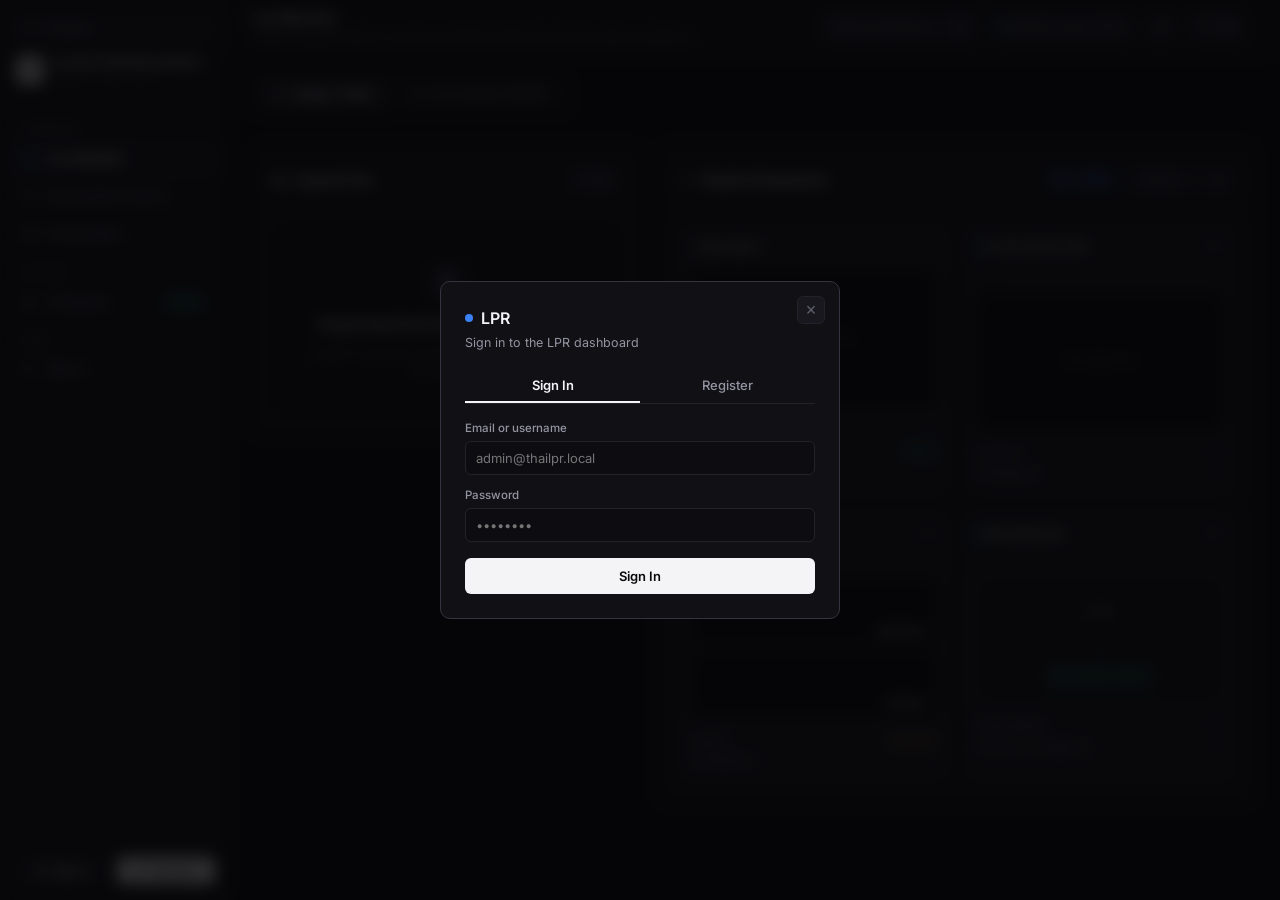
==== commit 18df130b: "feat: update model weights, deployment configuration, and Lao pipeline inference support" ====
--- a/static/index.html
+++ b/static/index.html
@@ -56,7 +56,7 @@
       <button type="button" class="nav-item" id="navModelsBtn">
         <svg fill="none" stroke="currentColor" stroke-width="2" viewBox="0 0 24 24"><path d="M19.428 15.428a2 2 0 00-1.022-.547l-2.387-.477a6 6 0 00-3.86.517l-.318.158a6 6 0 01-3.86.517L6.05 15.21a2 2 0 00-1.806.547M8 4h8l-1 1v5.172a2 2 0 00.586 1.414l5 5c1.26 1.26.367 3.414-1.415 3.414H4.828c-1.782 0-2.674-2.154-1.414-3.414l5-5A2 2 0 009 10.172V5L8 4z"/></svg>
         <span data-i18n="nav_models">AI Models</span>
-        <span class="nav-badge" id="navModelsBadge">9/9</span>
+        <span class="nav-badge" id="navModelsBadge">10/10</span>
       </button>
 
       <div class="sidebar-section" data-i18n="sec_user">User</div>
@@ -87,7 +87,7 @@
 
           <button id="modelsPillBtn" class="pill pill-clickable" data-i18n-title="nav_models" title="AI Models">
             <span class="dot"></span>
-            <span><span data-i18n="models_ready">Models ready</span> <span class="mono" id="modelsLoadedText">9/9</span></span>
+            <span><span data-i18n="models_ready">Models ready</span> <span class="mono" id="modelsLoadedText">10/10</span></span>
           </button>
 
           <button type="button" id="themeToggleBtn" class="theme-toggle-btn" title="Toggle Dark / Light Mode" aria-label="Toggle Dark / Light Mode">
